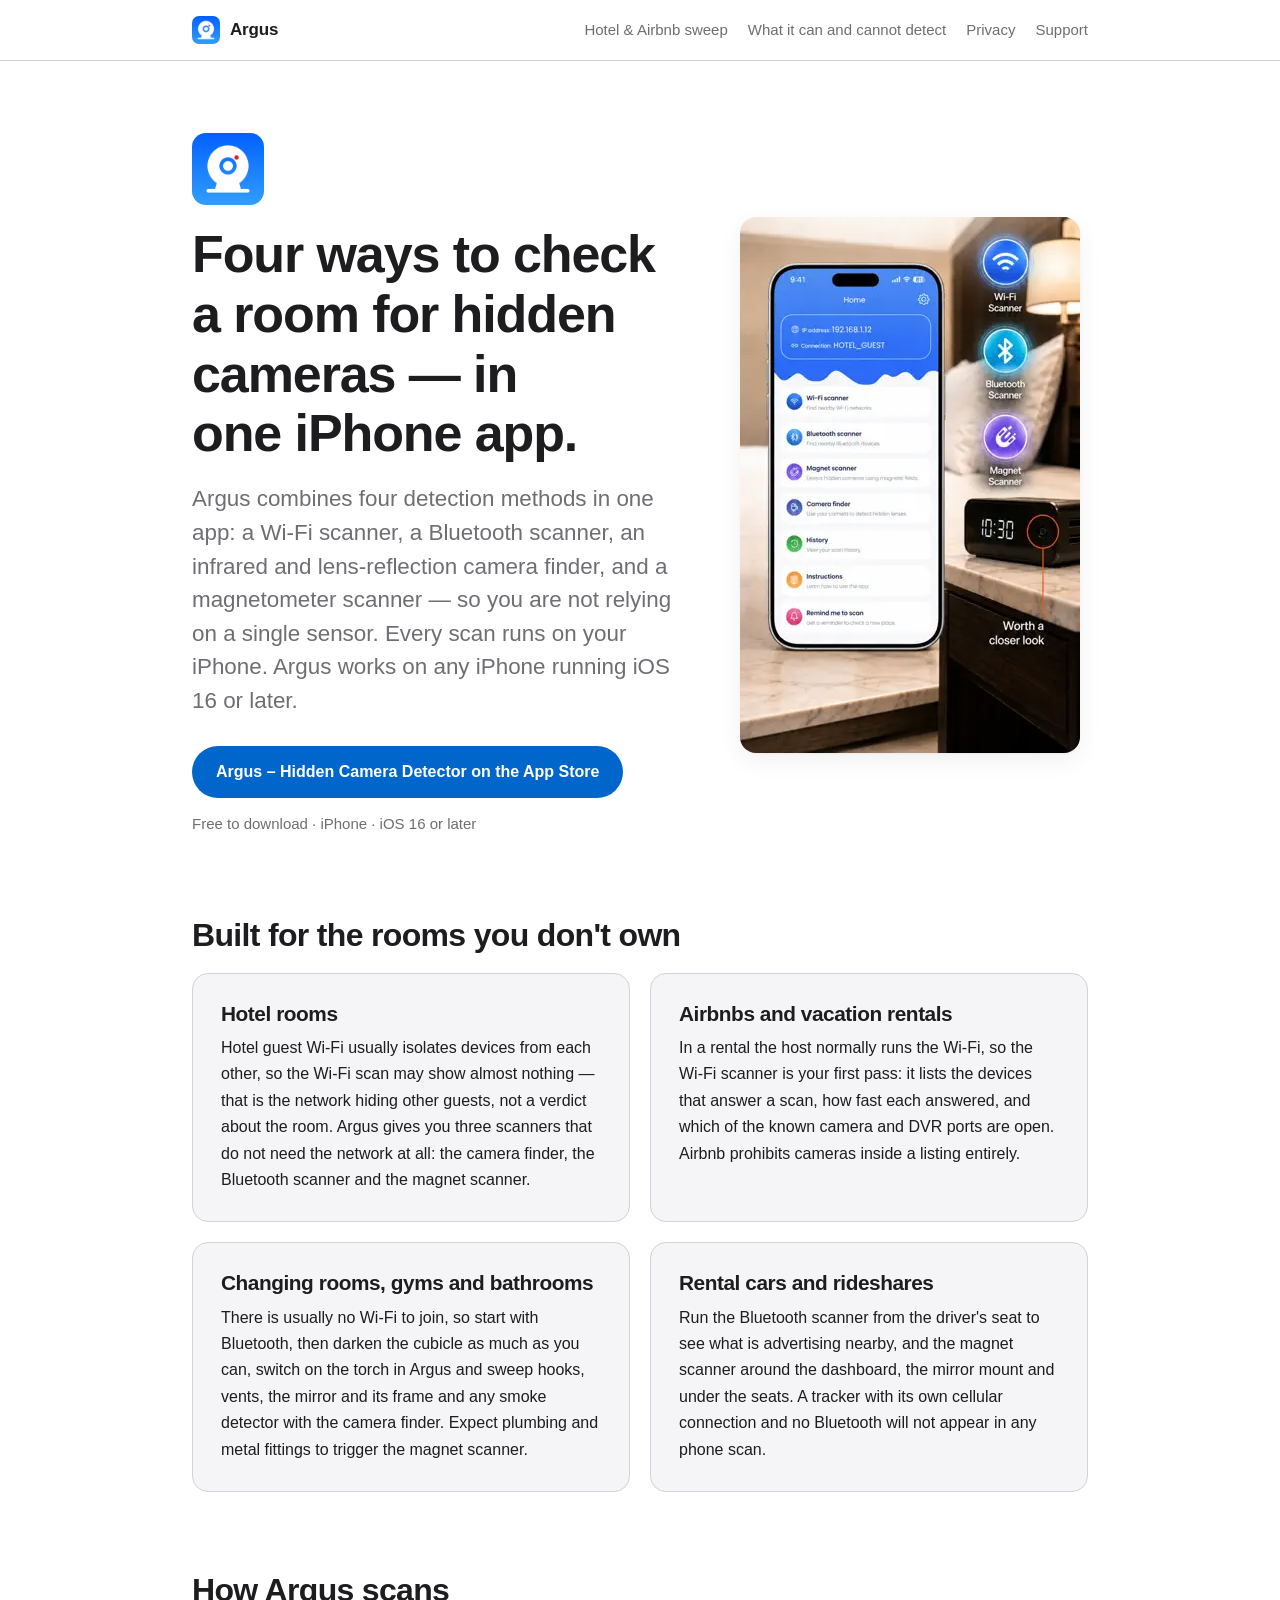
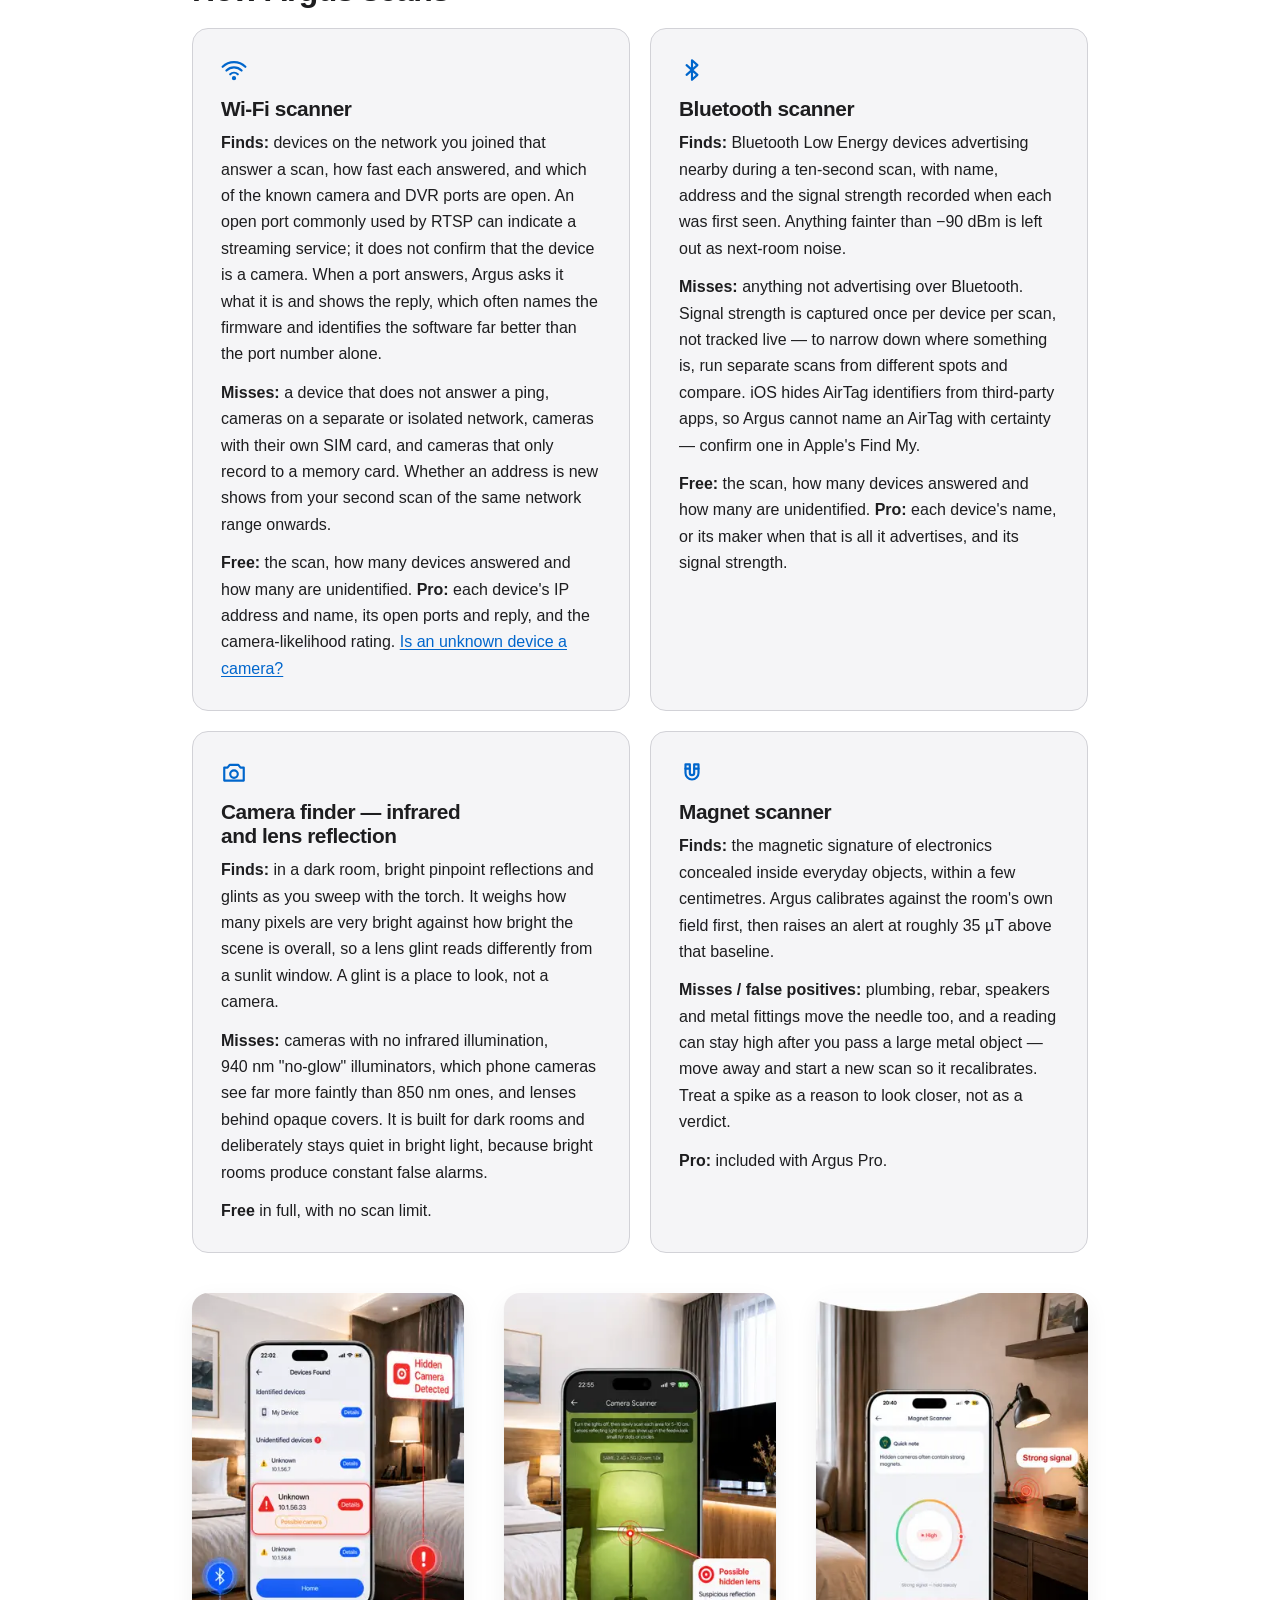
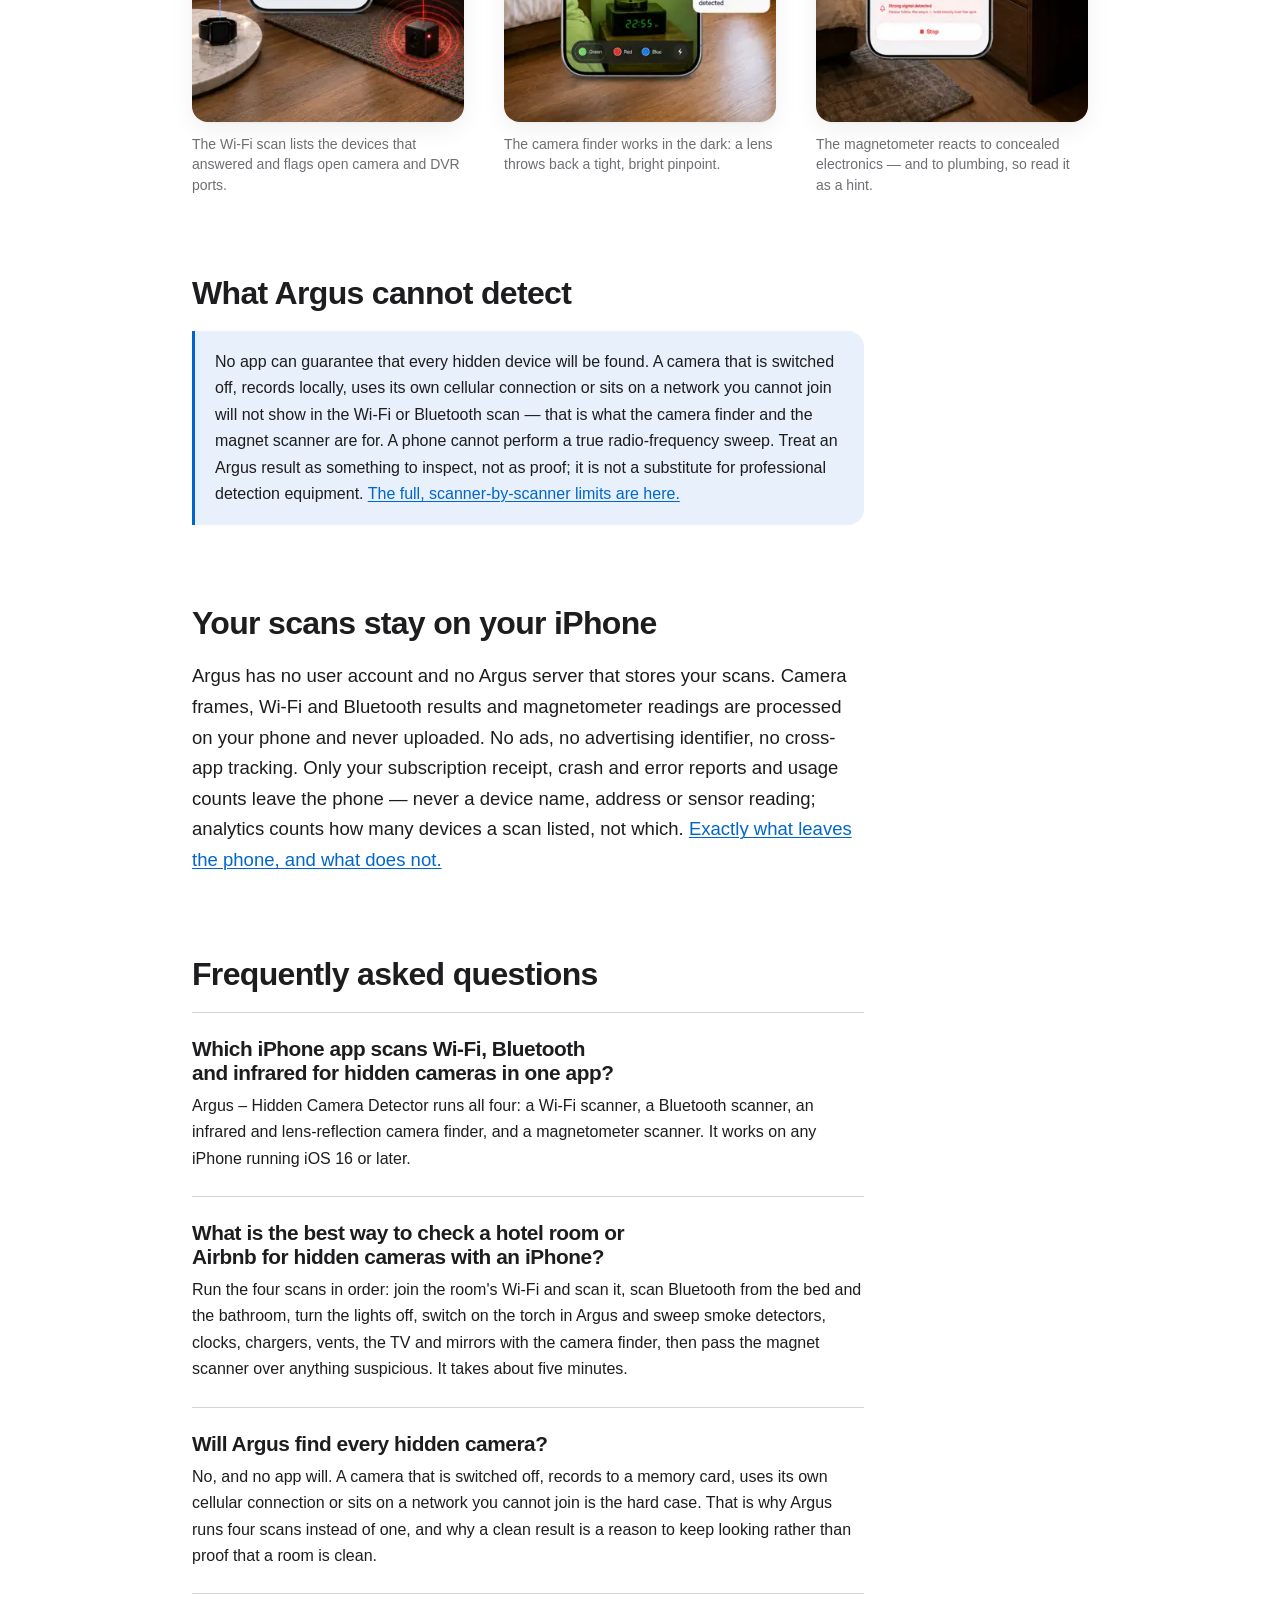
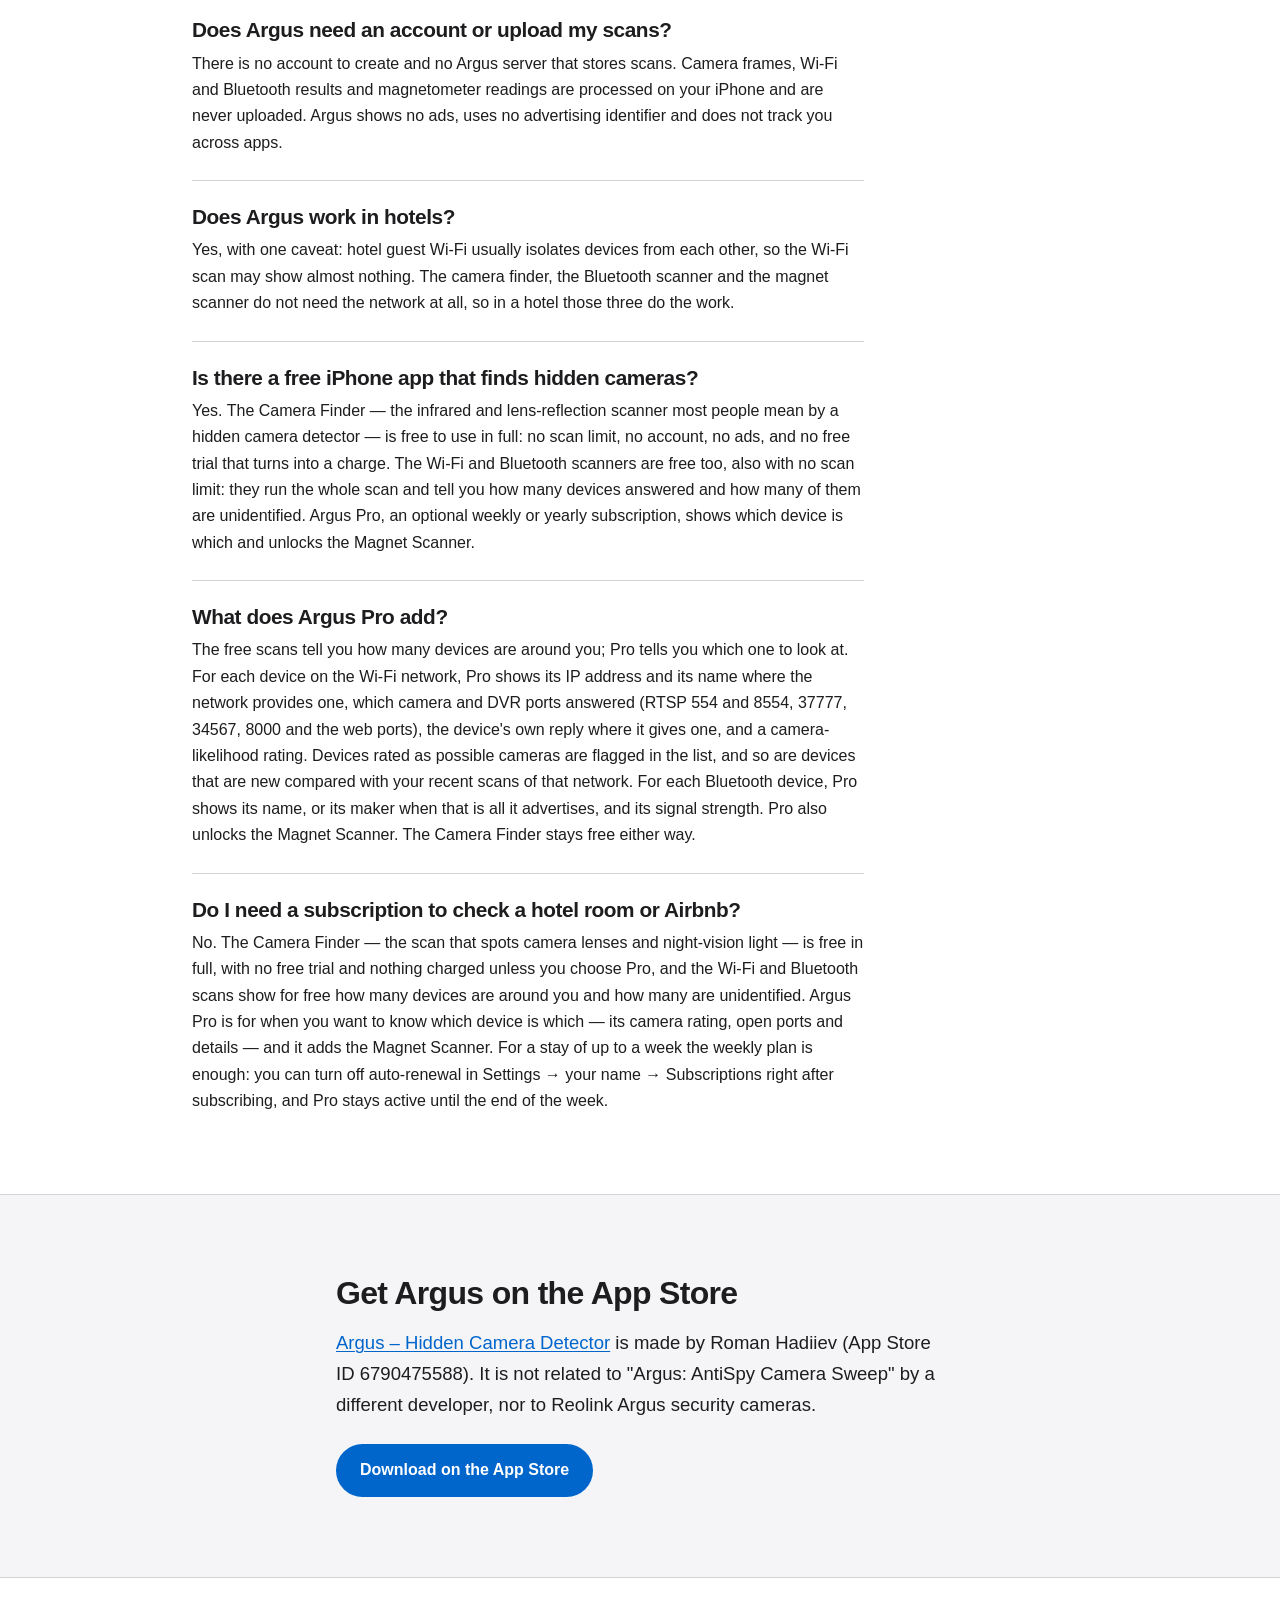
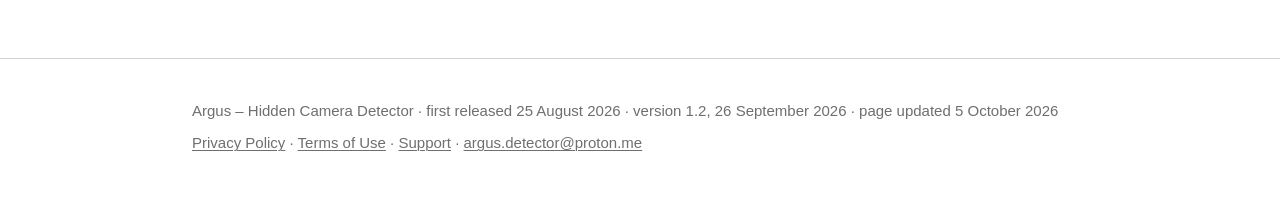
==== index.html @ aad02414 "fix(site): say plainly what is free and what argus pro adds No prices: they are per storefront and o" ====
<!DOCTYPE html>
<html lang="en">
<head>
    <meta charset="UTF-8" />
    <meta name="viewport" content="width=device-width, initial-scale=1" />
    <title>Argus – Hidden Camera Detector for iPhone: Wi-Fi, Bluetooth, IR &amp; Magnetic Scans</title>
    <meta name="description" content="Argus – Hidden Camera Detector checks hotel rooms, Airbnbs, changing rooms and rental cars for hidden cameras with four scans that run on your iPhone: Wi-Fi, Bluetooth, infrared/lens reflection and magnetometer. iOS 16 or later." />
    <link rel="canonical" href="https://tatrom.github.io/" />
    <meta name="robots" content="index,follow,max-snippet:-1,max-image-preview:large" />
    <meta name="apple-itunes-app" content="app-id=6790475588" />
    <meta property="og:type" content="website" />
    <meta property="og:site_name" content="Argus – Hidden Camera Detector" />
    <meta property="og:locale" content="en_US" />
    <meta property="og:title" content="Argus – Hidden Camera Detector for iPhone: Wi-Fi, Bluetooth, IR &amp; Magnetic Scans" />
    <meta property="og:description" content="Argus – Hidden Camera Detector checks hotel rooms, Airbnbs, changing rooms and rental cars for hidden cameras with four scans that run on your iPhone: Wi-Fi, Bluetooth, infrared/lens reflection and magnetometer. iOS 16 or later." />
    <meta property="og:url" content="https://tatrom.github.io/" />
    <meta property="og:image" content="https://tatrom.github.io/assets/og-argus.jpg" />
    <meta name="twitter:card" content="summary_large_image" />
    <link rel="stylesheet" href="/assets/site.css" />
    <link rel="icon" href="/assets/icon-64.png" type="image/png" />
    <link rel="apple-touch-icon" href="/assets/icon-180.png" />
    <script type="application/ld+json">
    {
      "@context": "https://schema.org",
      "@type": "MobileApplication",
      "name": "Argus – Hidden Camera Detector",
      "operatingSystem": "iOS 16.0 or later",
      "applicationCategory": "UtilitiesApplication",
      "author": { "@type": "Person", "name": "Roman Hadiiev" },
      "url": "https://apps.apple.com/us/app/argus-hidden-camera-detector/id6790475588",
      "installUrl": "https://apps.apple.com/us/app/argus-hidden-camera-detector/id6790475588",
      "datePublished": "2026-08-25",
      "softwareVersion": "1.2",
      "offers": { "@type": "Offer", "price": "0", "priceCurrency": "USD" },
      "featureList": [
        "Wi-Fi scanner",
        "Bluetooth (BLE) scanner",
        "Camera finder: infrared and lens reflection",
        "Magnetometer scanner",
        "Local scan history",
        "On-device processing"
      ]
    }
    </script>
    <script type="application/ld+json">
    {
      "@context": "https://schema.org",
      "@type": "FAQPage",
      "mainEntity": [
        {
          "@type": "Question",
          "name": "Which iPhone app scans Wi-Fi, Bluetooth and infrared for hidden cameras in one app?",
          "acceptedAnswer": {
            "@type": "Answer",
            "text": "Argus – Hidden Camera Detector runs all four: a Wi-Fi scanner, a Bluetooth scanner, an infrared and lens-reflection camera finder, and a magnetometer scanner. It works on any iPhone running iOS 16 or later."
          }
        },
        {
          "@type": "Question",
          "name": "What is the best way to check a hotel room or Airbnb for hidden cameras with an iPhone?",
          "acceptedAnswer": {
            "@type": "Answer",
            "text": "Run the four scans in order: join the room's Wi-Fi and scan it, scan Bluetooth from the bed and the bathroom, turn the lights off, switch on the torch in Argus and sweep smoke detectors, clocks, chargers, vents, the TV and mirrors with the camera finder, then pass the magnet scanner over anything suspicious. It takes about five minutes."
          }
        },
        {
          "@type": "Question",
          "name": "Will Argus find every hidden camera?",
          "acceptedAnswer": {
            "@type": "Answer",
            "text": "No, and no app will. A camera that is switched off, records to a memory card, uses its own cellular connection or sits on a network you cannot join is the hard case. That is why Argus runs four scans instead of one, and why a clean result is a reason to keep looking rather than proof that a room is clean."
          }
        },
        {
          "@type": "Question",
          "name": "Does Argus need an account or upload my scans?",
          "acceptedAnswer": {
            "@type": "Answer",
            "text": "There is no account to create and no Argus server that stores scans. Camera frames, Wi-Fi and Bluetooth results and magnetometer readings are processed on your iPhone and are never uploaded. Argus shows no ads, uses no advertising identifier and does not track you across apps."
          }
        },
        {
          "@type": "Question",
          "name": "Does Argus work in hotels?",
          "acceptedAnswer": {
            "@type": "Answer",
            "text": "Yes, with one caveat: hotel guest Wi-Fi usually isolates devices from each other, so the Wi-Fi scan may show almost nothing. The camera finder, the Bluetooth scanner and the magnet scanner do not need the network at all, so in a hotel those three do the work."
          }
        },
        {
          "@type": "Question",
          "name": "Is there a free iPhone app that finds hidden cameras?",
          "acceptedAnswer": {
            "@type": "Answer",
            "text": "Yes. The Camera Finder — the infrared and lens-reflection scanner most people mean by a hidden camera detector — is free to use in full: no scan limit, no account, no ads, and no free trial that turns into a charge. The Wi-Fi and Bluetooth scanners are free too, also with no scan limit: they run the whole scan and tell you how many devices answered and how many of them are unidentified. Argus Pro, an optional weekly or yearly subscription, shows which device is which and unlocks the Magnet Scanner."
          }
        },
        {
          "@type": "Question",
          "name": "What does Argus Pro add?",
          "acceptedAnswer": {
            "@type": "Answer",
            "text": "The free scans tell you how many devices are around you; Pro tells you which one to look at. For each device on the Wi-Fi network, Pro shows its IP address and its name where the network provides one, which camera and DVR ports answered (RTSP 554 and 8554, 37777, 34567, 8000 and the web ports), the device's own reply where it gives one, and a camera-likelihood rating. Devices rated as possible cameras are flagged in the list, and so are devices that are new compared with your recent scans of that network. For each Bluetooth device, Pro shows its name, or its maker when that is all it advertises, and its signal strength. Pro also unlocks the Magnet Scanner. The Camera Finder stays free either way."
          }
        },
        {
          "@type": "Question",
          "name": "Do I need a subscription to check a hotel room or Airbnb?",
          "acceptedAnswer": {
            "@type": "Answer",
            "text": "No. The Camera Finder — the scan that spots camera lenses and night-vision light — is free in full, with no free trial and nothing charged unless you choose Pro, and the Wi-Fi and Bluetooth scans show for free how many devices are around you and how many are unidentified. Argus Pro is for when you want to know which device is which — its camera rating, open ports and details — and it adds the Magnet Scanner. For a stay of up to a week the weekly plan is enough: you can turn off auto-renewal in Settings → your name → Subscriptions right after subscribing, and Pro stays active until the end of the week."
          }
        }
      ]
    }
    </script>
</head>
<body>

<header class="site-header">
    <div class="wrap">
        <a class="brand" href="/">
            <img src="/assets/icon-64.png" alt="" width="28" height="28" />
            Argus
        </a>
        <nav class="site-nav" aria-label="Site">
            <a href="/check-hotel-room-airbnb-hidden-cameras-iphone/">Hotel &amp; Airbnb sweep</a>
            <a href="/what-argus-can-and-cannot-detect/">What it can and cannot detect</a>
            <a href="/privacy/">Privacy</a>
            <a href="/privacy-terms/support.html">Support</a>
        </nav>
    </div>
</header>

<main>

<div class="wrap hero">
    <div class="hero-grid">
        <div>
            <img class="hero-icon" src="/assets/icon-180.png" alt="" width="72" height="72" />
            <h1>Four ways to check a room for hidden cameras — in one iPhone app.</h1>
            <p class="lead">Argus combines four detection methods in one app: a Wi-Fi scanner, a Bluetooth scanner,
                an infrared and lens-reflection camera finder, and a magnetometer scanner — so you are not relying
                on a single sensor. Every scan runs on your iPhone. Argus works on any iPhone running iOS 16 or later.</p>
            <div class="cta-row">
                <a class="button" href="https://apps.apple.com/us/app/argus-hidden-camera-detector/id6790475588">Argus – Hidden Camera Detector on the App Store</a>
                <span class="meta">Free to download · iPhone · iOS 16 or later</span>
            </div>
        </div>
        <img class="hero-shot" src="/assets/shot-01-room-480.webp"
             srcset="/assets/shot-01-room-340.webp 340w, /assets/shot-01-room-480.webp 480w, /assets/shot-01-room-680.webp 680w"
             sizes="(min-width: 820px) 320px, 70vw"
             width="480" height="1039"
             alt="The Argus home screen on an iPhone in a hotel room, listing the Wi-Fi scanner, Bluetooth scanner, magnet scanner and camera finder, connected to a network named HOTEL_GUEST." />
    </div>
</div>

<section class="wrap">
    <div class="prose"><h2>Built for the rooms you don't own</h2></div>
    <div class="grid">
        <article class="card">
            <h3>Hotel rooms</h3>
            <p>Hotel guest Wi-Fi usually isolates devices from each other, so the Wi-Fi scan may show almost
                nothing — that is the network hiding other guests, not a verdict about the room. Argus gives you
                three scanners that do not need the network at all: the camera finder, the Bluetooth scanner and
                the magnet scanner.</p>
        </article>
        <article class="card">
            <h3>Airbnbs and vacation rentals</h3>
            <p>In a rental the host normally runs the Wi-Fi, so the Wi-Fi scanner is your first pass: it lists
                the devices that answer a scan, how fast each answered, and which of the known camera and DVR ports
                are open. Airbnb prohibits cameras inside a listing entirely.</p>
        </article>
        <article class="card">
            <h3>Changing rooms, gyms and bathrooms</h3>
            <p>There is usually no Wi-Fi to join, so start with Bluetooth, then darken the cubicle as much as you
                can, switch on the torch in Argus and sweep hooks, vents, the mirror and its frame and any smoke
                detector with the camera finder. Expect plumbing and metal fittings to trigger the magnet scanner.</p>
        </article>
        <article class="card">
            <h3>Rental cars and rideshares</h3>
            <p>Run the Bluetooth scanner from the driver's seat to see what is advertising nearby, and the magnet
                scanner around the dashboard, the mirror mount and under the seats. A tracker with its own cellular
                connection and no Bluetooth will not appear in any phone scan.</p>
        </article>
    </div>
</section>

<section class="wrap">
    <div class="prose"><h2>How Argus scans</h2></div>
    <div class="grid">
        <article class="card">
            <svg class="card-icon" viewBox="0 0 24 24" fill="none" stroke="currentColor" stroke-width="2" stroke-linecap="round" aria-hidden="true"><path d="M5 12.5a10 10 0 0 1 14 0"/><path d="M8.5 16a5 5 0 0 1 7 0"/><circle cx="12" cy="19.5" r="1"/><path d="M1.5 9a15 15 0 0 1 21 0"/></svg>
            <h3>Wi-Fi scanner</h3>
            <p class="finds"><strong>Finds:</strong> devices on the network you joined that answer a scan, how
                fast each answered, and which of the known camera and DVR ports are open. An open port commonly
                used by RTSP can indicate a streaming service; it does not confirm that the device is a camera.
                When a port answers, Argus asks it what it is and shows the reply, which often names the
                firmware and identifies the software far better than the port number alone.</p>
            <p class="finds"><strong>Misses:</strong> a device that does not answer a ping, cameras on a separate or
                isolated network, cameras with their own SIM card, and cameras that only record to a memory card.
                Whether an address is new shows from your second scan of the same network range onwards.</p>
            <p class="finds"><strong>Free:</strong> the scan, how many devices answered and how many are unidentified.
                <strong>Pro:</strong> each device's IP address and name, its open ports and reply, and the camera-likelihood rating.
                <a href="/unknown-device-on-wifi-hidden-camera-iphone/">Is an unknown device a camera?</a></p>
        </article>
        <article class="card">
            <svg class="card-icon" viewBox="0 0 24 24" fill="none" stroke="currentColor" stroke-width="2" stroke-linecap="round" stroke-linejoin="round" aria-hidden="true"><path d="M7 7.5 17 16.5 12 21V3l5 4.5L7 16.5"/></svg>
            <h3>Bluetooth scanner</h3>
            <p class="finds"><strong>Finds:</strong> Bluetooth Low Energy devices advertising nearby during a
                ten-second scan, with name, address and the signal strength recorded when each was first seen.
                Anything fainter than −90 dBm is left out as next-room noise.</p>
            <p class="finds"><strong>Misses:</strong> anything not advertising over Bluetooth. Signal strength is
                captured once per device per scan, not tracked live — to narrow down where something is, run
                separate scans from different spots and compare. iOS hides AirTag identifiers from third-party
                apps, so Argus cannot name an AirTag with certainty — confirm one in Apple's Find My.</p>
            <p class="finds"><strong>Free:</strong> the scan, how many devices answered and how many are unidentified.
                <strong>Pro:</strong> each device's name, or its maker when that is all it advertises, and its signal strength.</p>
        </article>
        <article class="card">
            <svg class="card-icon" viewBox="0 0 24 24" fill="none" stroke="currentColor" stroke-width="2" stroke-linecap="round" stroke-linejoin="round" aria-hidden="true"><path d="M3 7h3l2-2.5h8L18 7h3v12H3z"/><circle cx="12" cy="13" r="3.5"/></svg>
            <h3>Camera finder — infrared and lens reflection</h3>
            <p class="finds"><strong>Finds:</strong> in a dark room, bright pinpoint reflections and glints as you sweep
                with the torch. It weighs how many pixels are very bright against how bright the scene is overall,
                so a lens glint reads differently from a sunlit window. A glint is a place to look, not a camera.</p>
            <p class="finds"><strong>Misses:</strong> cameras with no infrared illumination, 940&nbsp;nm "no-glow"
                illuminators, which phone cameras see far more faintly than 850&nbsp;nm ones, and lenses behind
                opaque covers. It is built for dark rooms and deliberately stays quiet in bright light, because
                bright rooms produce constant false alarms.</p>
            <p class="finds"><strong>Free</strong> in full, with no scan limit.</p>
        </article>
        <article class="card">
            <svg class="card-icon" viewBox="0 0 24 24" fill="none" stroke="currentColor" stroke-width="2" stroke-linecap="round" stroke-linejoin="round" aria-hidden="true"><path d="M6 4v8a6 6 0 0 0 12 0V4h-4v8a2 2 0 0 1-4 0V4z"/><path d="M6 8h4M14 8h4"/></svg>
            <h3>Magnet scanner</h3>
            <p class="finds"><strong>Finds:</strong> the magnetic signature of electronics concealed inside
                everyday objects, within a few centimetres. Argus calibrates against the room's own field first,
                then raises an alert at roughly 35 µT above that baseline.</p>
            <p class="finds"><strong>Misses / false positives:</strong> plumbing, rebar, speakers and metal
                fittings move the needle too, and a reading can stay high after you pass a large metal object —
                move away and start a new scan so it recalibrates. Treat a spike as a reason to look closer,
                not as a verdict.</p>
            <p class="finds"><strong>Pro:</strong> included with Argus Pro.</p>
        </article>
    </div>

    <div class="shot-row" style="margin-top: 2.5rem">
        <figure class="shot">
            <img src="/assets/shot-02-devices-340.webp"
                 srcset="/assets/shot-02-devices-340.webp 340w, /assets/shot-02-devices-480.webp 480w"
                 sizes="(min-width: 700px) 300px, 80vw"
                 width="340" height="736" loading="lazy"
                 alt="The Argus device list showing identified and unidentified devices on the network, with one unknown device at 10.1.56.33 flagged as a possible camera." />
            <figcaption>The Wi-Fi scan lists the devices that answered and flags open camera and DVR ports.</figcaption>
        </figure>
        <figure class="shot">
            <img src="/assets/shot-03-lenses-340.webp"
                 srcset="/assets/shot-03-lenses-340.webp 340w, /assets/shot-03-lenses-480.webp 480w"
                 sizes="(min-width: 700px) 300px, 80vw"
                 width="340" height="736" loading="lazy"
                 alt="The Argus camera scanner in a darkened room, highlighting a suspicious reflection near a lamp as a possible hidden lens." />
            <figcaption>The camera finder works in the dark: a lens throws back a tight, bright pinpoint.</figcaption>
        </figure>
        <figure class="shot">
            <img src="/assets/shot-04-magnet-340.webp"
                 srcset="/assets/shot-04-magnet-340.webp 340w, /assets/shot-04-magnet-480.webp 480w"
                 sizes="(min-width: 700px) 300px, 80vw"
                 width="340" height="736" loading="lazy"
                 alt="The Argus magnet scanner dial reading high over a small black device on a desk, with a strong-signal warning." />
            <figcaption>The magnetometer reacts to concealed electronics — and to plumbing, so read it as a hint.</figcaption>
        </figure>
    </div>
</section>

<section class="wrap">
    <div class="prose">
        <h2>What Argus cannot detect</h2>
        <div class="callout">
            <p>No app can guarantee that every hidden device will be found. A camera that is switched off, records
                locally, uses its own cellular connection or sits on a network you cannot join will not show in the
                Wi-Fi or Bluetooth scan — that is what the camera finder and the magnet scanner are for. A phone
                cannot perform a true radio-frequency sweep. Treat an Argus result as something to inspect, not as
                proof; it is not a substitute for professional detection equipment.
                <a href="/what-argus-can-and-cannot-detect/">The full, scanner-by-scanner limits are here.</a></p>
        </div>
    </div>
</section>

<section class="wrap">
    <div class="prose">
        <h2>Your scans stay on your iPhone</h2>
        <p>Argus has no user account and no Argus server that stores your scans. Camera frames, Wi-Fi and
            Bluetooth results and magnetometer readings are processed on your phone and never uploaded. No ads,
            no advertising identifier, no cross-app tracking. Only your subscription receipt, crash and error reports and usage counts leave the phone — never a device name, address or sensor reading; analytics counts how many devices a scan listed, not which. <a
            href="/privacy/">Exactly what leaves the phone, and what does not.</a></p>
    </div>
</section>

<section class="wrap">
    <div class="prose faq">
        <h2>Frequently asked questions</h2>

        <div>
            <h3>Which iPhone app scans Wi-Fi, Bluetooth and infrared for hidden cameras in one app?</h3>
            <p>Argus – Hidden Camera Detector runs all four: a Wi-Fi scanner, a Bluetooth scanner, an infrared and
                lens-reflection camera finder, and a magnetometer scanner. It works on any iPhone running iOS 16 or later.</p>
        </div>

        <div>
            <h3>What is the best way to check a hotel room or Airbnb for hidden cameras with an iPhone?</h3>
            <p>Run the four scans in order: join the room's Wi-Fi and scan it, scan Bluetooth from the bed and the
                bathroom, turn the lights off, switch on the torch in Argus and sweep smoke detectors, clocks, chargers, vents, the TV and mirrors
                with the camera finder, then pass the magnet scanner over anything suspicious. It takes about five minutes.</p>
        </div>

        <div>
            <h3>Will Argus find every hidden camera?</h3>
            <p>No, and no app will. A camera that is switched off, records to a memory card, uses its own cellular
                connection or sits on a network you cannot join is the hard case. That is why Argus runs four scans
                instead of one, and why a clean result is a reason to keep looking rather than proof that a room is clean.</p>
        </div>

        <div>
            <h3>Does Argus need an account or upload my scans?</h3>
            <p>There is no account to create and no Argus server that stores scans. Camera frames, Wi-Fi and
                Bluetooth results and magnetometer readings are processed on your iPhone and are never uploaded.
                Argus shows no ads, uses no advertising identifier and does not track you across apps.</p>
        </div>

        <div>
            <h3>Does Argus work in hotels?</h3>
            <p>Yes, with one caveat: hotel guest Wi-Fi usually isolates devices from each other, so the Wi-Fi scan
                may show almost nothing. The camera finder, the Bluetooth scanner and the magnet scanner do not need
                the network at all, so in a hotel those three do the work.</p>
        </div>

        <div>
            <h3>Is there a free iPhone app that finds hidden cameras?</h3>
            <p>Yes. The Camera Finder — the infrared and lens-reflection scanner most people mean by a hidden camera
                detector — is free to use in full: no scan limit, no account, no ads, and no free trial that turns into
                a charge. The Wi-Fi and Bluetooth scanners are free too, also with no scan limit: they run the whole scan and tell you how many
                devices answered and how many of them are unidentified. Argus Pro, an optional weekly or yearly
                subscription, shows which device is which and unlocks the Magnet Scanner.</p>
        </div>

        <div>
            <h3>What does Argus Pro add?</h3>
            <p>The free scans tell you how many devices are around you; Pro tells you which one to look at. For each device on the Wi-Fi network, Pro shows its IP address and its name where the network provides one, which camera and DVR ports answered (RTSP 554 and 8554, 37777, 34567, 8000 and the web ports), the device's own reply where it gives one, and a camera-likelihood rating. Devices rated as possible cameras are flagged in the list, and so are devices that are new compared with your recent scans of that network. For each Bluetooth device, Pro shows its name, or its maker when that is all it advertises, and its signal strength. Pro also unlocks the Magnet Scanner. The Camera Finder stays free either way.</p>
        </div>

        <div>
            <h3>Do I need a subscription to check a hotel room or Airbnb?</h3>
            <p>No. The Camera Finder — the scan that spots camera lenses and night-vision light — is free in full, with no free trial and nothing charged unless you choose Pro, and the Wi-Fi and Bluetooth scans show for free how many devices are around you and how many are unidentified. Argus Pro is for when you want to know which device is which — its camera rating, open ports and details — and it adds the Magnet Scanner. For a stay of up to a week the weekly plan is enough: you can turn off auto-renewal in Settings → your name →
                Subscriptions right after subscribing, and Pro stays active until the end of the week.</p>
        </div>
    </div>
</section>

<div class="band">
    <div class="wrap prose">
        <h2>Get Argus on the App Store</h2>
        <p><a href="https://apps.apple.com/us/app/argus-hidden-camera-detector/id6790475588">Argus – Hidden Camera Detector</a>
            is made by Roman Hadiiev (App Store ID 6790475588). It is not related to "Argus: AntiSpy Camera Sweep"
            by a different developer, nor to Reolink Argus security cameras.</p>
        <p class="cta-row" style="margin-top:1.5rem">
            <a class="button" href="https://apps.apple.com/us/app/argus-hidden-camera-detector/id6790475588">Download on the App Store</a>
        </p>
    </div>
</div>

</main>

<footer class="site-footer">
    <div class="wrap">
        <p>Argus – Hidden Camera Detector · first released 25 August 2026 · version 1.2, 26 September 2026 · page updated 5 October 2026</p>
        <p><a href="/privacy-terms/privacy-policy.html">Privacy Policy</a> ·
            <a href="/privacy-terms/terms-of-use.html">Terms of Use</a> ·
            <a href="/privacy-terms/support.html">Support</a> ·
            <a href="mailto:argus.detector@proton.me">argus.detector@proton.me</a></p>
    </div>
</footer>

</body>
</html>
---- assets/site.css ----
/* Argus – Hidden Camera Detector — site styles.
   No JavaScript anywhere on this site, and nothing here may hide or generate
   text: the pages exist to be read and quoted by crawlers that do not run JS.
   So: no `content:` carrying words, no opacity-0 reveals, no `order` that would
   make the painted order differ from the reading order. */

:root {
    color-scheme: light dark;

    /* Apple's system palette. Light and dark are designed separately. */
    --bg:        #ffffff;
    --surface:   #f5f5f7;
    --text:      #1d1d1f;   /* 16.8:1 on --bg */
    --muted:     #6e6e73;   /*  5.0:1 on --bg */
    --accent:    #0066cc;   /*  5.6:1 on --bg */
    --accent-sub:#e8f0fb;
    --border:    #d2d2d7;
    --shadow:    0 1px 2px rgba(0, 0, 0, .04), 0 8px 24px rgba(0, 0, 0, .06);

    --measure: 42rem;   /* prose: ~70 characters per line */
    --wide:    60rem;   /* hero, grids, screenshots */
    --gutter:  clamp(1.25rem, 5vw, 2rem);
    --section: clamp(3rem, 8vw, 5rem);
    --radius:  16px;

    --font: -apple-system, BlinkMacSystemFont, "SF Pro Text", "Segoe UI", Roboto,
            Helvetica, Arial, sans-serif;
}

@media (prefers-color-scheme: dark) {
    :root {
        --bg:        #0b0b0c;
        --surface:   #1c1c1e;
        --text:      #f5f5f7;   /* 18:1 on --bg */
        --muted:     #a1a1a6;   /*  8.9:1 on --bg */
        --accent:    #2997ff;   /*  7:1 on --bg */
        --accent-sub:#15263a;
        --border:    #38383a;
        --shadow:    0 1px 2px rgba(0, 0, 0, .3), 0 8px 24px rgba(0, 0, 0, .4);
    }
}

* { box-sizing: border-box; }

body {
    margin: 0;
    font-family: var(--font);
    font-size: clamp(1.0625rem, 1rem + .2vw, 1.1875rem);
    line-height: 1.65;
    color: var(--text);
    background: var(--bg);
    -webkit-text-size-adjust: 100%;
    text-rendering: optimizeLegibility;
}

h1, h2, h3 {
    line-height: 1.15;
    letter-spacing: -.021em;
    text-wrap: balance;
}
h1 { font-size: clamp(2rem, 1.4rem + 2.6vw, 3.25rem); font-weight: 700; margin: 0 0 .5em; }
h2 { font-size: clamp(1.5rem, 1.25rem + 1.1vw, 2rem); font-weight: 650; margin: 0 0 .6em; }
h3 { font-size: clamp(1.125rem, 1.05rem + .35vw, 1.3rem); font-weight: 650; margin: 0 0 .5em; }

p, li { margin: 0 0 1em; }
p:last-child, li:last-child { margin-bottom: 0; }

a { color: var(--accent); text-decoration-thickness: 1px; text-underline-offset: 2px; }
a:hover { text-decoration-thickness: 2px; }

strong { font-weight: 650; }

/* ---------------------------------------------------------------- layout */

.wrap {
    max-width: var(--wide);
    margin-inline: auto;
    padding-inline: var(--gutter);
}

.prose { max-width: var(--measure); }
.prose > h2 { margin-top: 0; }

section { margin-block: var(--section); }

.meta { color: var(--muted); font-size: .9375rem; }
.lead {
    font-size: clamp(1.1875rem, 1.1rem + .4vw, 1.4rem);
    line-height: 1.5;
    color: var(--muted);
}

/* ---------------------------------------------------------------- header */

.site-header {
    border-bottom: 1px solid var(--border);
    background: var(--bg);
}
.site-header .wrap {
    display: flex;
    flex-wrap: wrap;
    align-items: center;
    gap: .5rem 1.5rem;
    padding-block: 1rem;
}
.brand {
    display: inline-flex;
    align-items: center;
    gap: .625rem;
    font-weight: 650;
    font-size: 1.0625rem;
    color: var(--text);
    text-decoration: none;
    letter-spacing: -.01em;
}
.brand img { border-radius: 7px; display: block; }
.site-nav {
    display: flex;
    flex-wrap: wrap;
    gap: .375rem 1.25rem;
    font-size: .9375rem;
    margin-left: auto;
}
.site-nav a { color: var(--muted); text-decoration: none; }
.site-nav a:hover, .site-nav a[aria-current="page"] { color: var(--text); }

/* ---------------------------------------------------------------- hero */

.hero { margin-block: clamp(2.5rem, 6vw, 4.5rem); }
.hero-grid {
    display: grid;
    gap: clamp(2rem, 5vw, 3.5rem);
    align-items: center;
}
@media (min-width: 820px) {
    .hero-grid { grid-template-columns: minmax(0, 1.15fr) minmax(0, .85fr); }
}
.hero h1 { margin-bottom: .35em; }
.hero .lead { margin-bottom: 1.75rem; max-width: 34rem; }
.hero-icon { border-radius: 14px; display: block; margin-bottom: 1.25rem; }
/* The App Store frames carry a baked-in marketing headline across their top
   quarter. It duplicates our own H1 and makes the page read as an advert, so
   the visible box is the lower 2024 of 2778 source rows. This is presentation
   only — no text node is hidden, and alt text is unaffected. */
.hero-shot {
    width: 100%;
    height: auto;
    max-width: 340px;
    margin-inline: auto;
    display: block;
    aspect-ratio: 1284 / 2024;
    object-fit: cover;
    object-position: center bottom;
    border-radius: var(--radius);
    box-shadow: var(--shadow);
}

.cta-row {
    display: flex;
    flex-wrap: wrap;
    align-items: center;
    gap: .875rem 1.25rem;
}
.button {
    display: inline-block;
    background: var(--accent);
    color: #fff;
    font-weight: 600;
    font-size: 1rem;
    padding: .8125rem 1.5rem;
    border-radius: 980px;
    text-decoration: none;
}
.button:hover { filter: brightness(1.08); text-decoration: none; }

/* ---------------------------------------------------------------- cards */

/* Two columns on a wide screen: the card groups on this site come in fours,
   and 3 + 1 leaves an orphan. */
.grid {
    display: grid;
    gap: 1.25rem;
    grid-template-columns: repeat(auto-fit, minmax(22rem, 1fr));
}
.card {
    background: var(--surface);
    border: 1px solid var(--border);
    border-radius: var(--radius);
    padding: clamp(1.25rem, 3vw, 1.75rem);
}
/* A card heading may be an h2 (a real section) or an h3; size them the same. */
.card h2, .card h3 {
    font-size: clamp(1.125rem, 1.05rem + .35vw, 1.3rem);
    margin-bottom: .45em;
}
.card p { font-size: 1rem; }
.card .meta { font-size: .875rem; margin-top: 1rem; }

.card-icon {
    width: 26px;
    height: 26px;
    display: block;
    margin-bottom: .875rem;
    color: var(--accent);
}

/* The Finds/Misses pair. The labels are real text, never colour alone. */
.finds { margin: 0 0 .75rem; font-size: 1rem; }
.finds:last-child { margin-bottom: 0; }
.finds strong { color: var(--text); }

/* ---------------------------------------------------------------- figures */

.shot {
    margin: 0;
    max-width: 300px;
}
.shot img {
    width: 100%;
    height: auto;
    display: block;
    aspect-ratio: 1284 / 2024;
    object-fit: cover;
    object-position: center bottom;
    border-radius: var(--radius);
    box-shadow: var(--shadow);
}
.shot figcaption {
    color: var(--muted);
    font-size: .875rem;
    line-height: 1.45;
    margin-top: .75rem;
}
.shot-row {
    display: grid;
    gap: clamp(1.5rem, 4vw, 2.5rem);
    grid-template-columns: repeat(auto-fit, minmax(15rem, 1fr));
    justify-items: center;
}

/* Text beside a screenshot. DOM order is always text first. */
.split {
    display: grid;
    gap: clamp(1.5rem, 4vw, 3rem);
    align-items: center;
}
@media (min-width: 820px) {
    .split { grid-template-columns: minmax(0, 1fr) minmax(0, 340px); }
}

/* ---------------------------------------------------------------- steps */

.steps { counter-reset: none; padding: 0; margin: 0; list-style: none; }
.steps > li {
    border-top: 1px solid var(--border);
    padding-top: 1.5rem;
    margin-bottom: 1.75rem;
}
.steps > li:first-child { border-top: none; padding-top: 0; }
.steps h3 { margin-bottom: .4em; }

/* ---------------------------------------------------------------- table */

.table-wrap {
    overflow-x: auto;
    border: 1px solid var(--border);
    border-radius: var(--radius);
}
table { border-collapse: collapse; width: 100%; min-width: 32rem; }
th, td {
    text-align: left;
    vertical-align: top;
    padding: .875rem 1.125rem;
    border-bottom: 1px solid var(--border);
    font-size: .9375rem;
    line-height: 1.5;
}
th { font-weight: 650; background: var(--surface); }
tbody tr:last-child td { border-bottom: none; }

/* ---------------------------------------------------------------- notes */

/* `.summary` is the same component under the name the privacy policy already uses. */
.note, .summary {
    background: var(--surface);
    border: 1px solid var(--border);
    border-radius: var(--radius);
    padding: clamp(1.125rem, 3vw, 1.5rem);
}
.note p, .summary p { font-size: 1rem; }

.callout {
    border-left: 3px solid var(--accent);
    background: var(--accent-sub);
    border-radius: 0 var(--radius) var(--radius) 0;
    padding: 1.125rem 1.25rem;
}
.callout p { font-size: 1rem; }

/* ---------------------------------------------------------------- faq */

.faq > div {
    border-top: 1px solid var(--border);
    padding-top: 1.5rem;
    margin-bottom: 1.5rem;
}
.faq > div:first-child { border-top: none; padding-top: 0; }
.faq h3 { margin-bottom: .4em; }
.faq p { font-size: 1rem; }

/* ---------------------------------------------------------------- cta band */

.band {
    background: var(--surface);
    border-block: 1px solid var(--border);
    padding-block: var(--section);
    margin-block: var(--section) 0;
}
.band h2 { margin-bottom: .5em; }
.band .lead { margin-bottom: 1.5rem; }

/* ---------------------------------------------------------------- footer */

.site-footer {
    border-top: 1px solid var(--border);
    padding-block: 2.5rem 3.5rem;
    margin-top: var(--section);
}
.band + .site-footer { margin-top: 0; border-top: none; }
.site-footer p { font-size: .9375rem; color: var(--muted); margin-bottom: .5rem; }
.site-footer a { color: var(--muted); }
.site-footer a:hover { color: var(--text); }

/* ---------------------------------------------------------------- lists */

ul.plain { list-style: none; padding: 0; }
ul.plain > li {
    padding-left: 1.25rem;
    position: relative;
    margin-bottom: .6em;
}
/* Decorative bullet only — carries no meaning, so a pseudo-element is safe. */
ul.plain > li::before {
    content: "";
    position: absolute;
    left: 0;
    top: .62em;
    width: 5px;
    height: 5px;
    border-radius: 50%;
    background: var(--accent);
}

@media (prefers-reduced-motion: reduce) {
    * { animation: none !important; transition: none !important; }
}
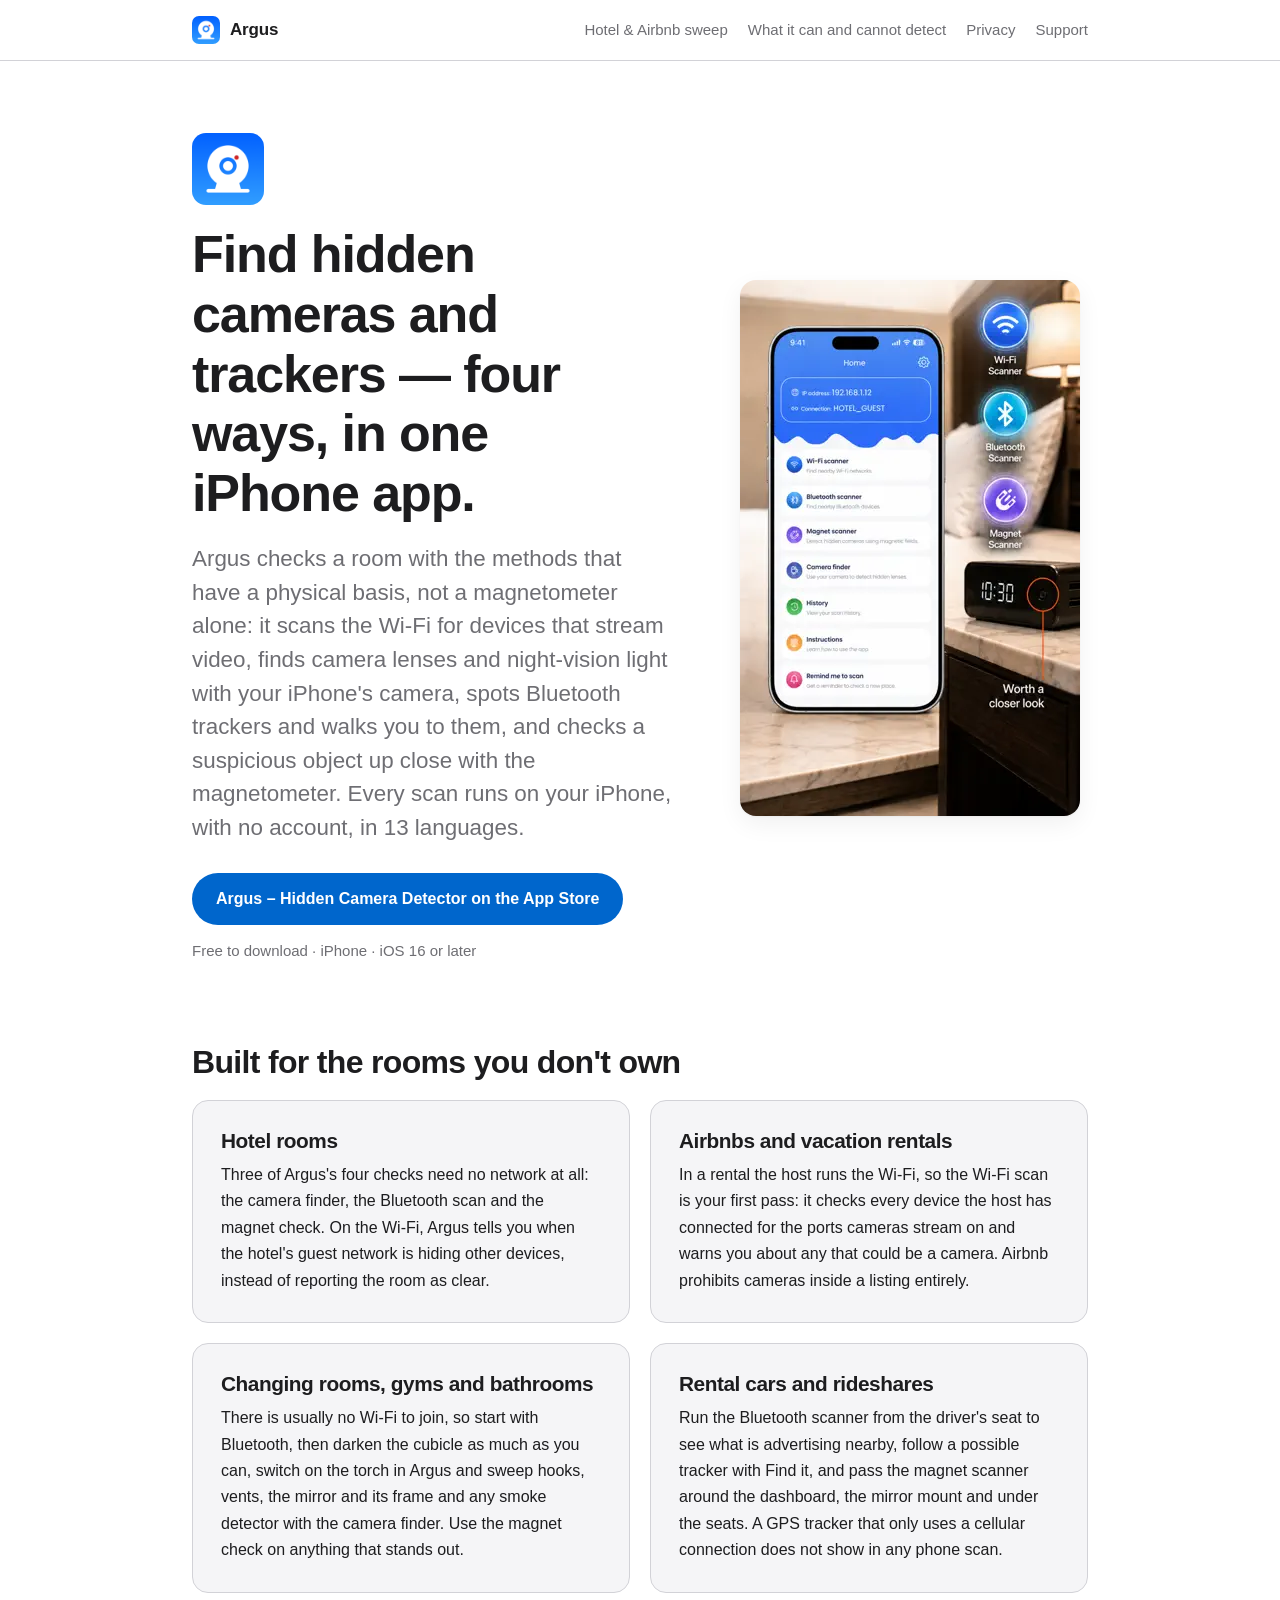
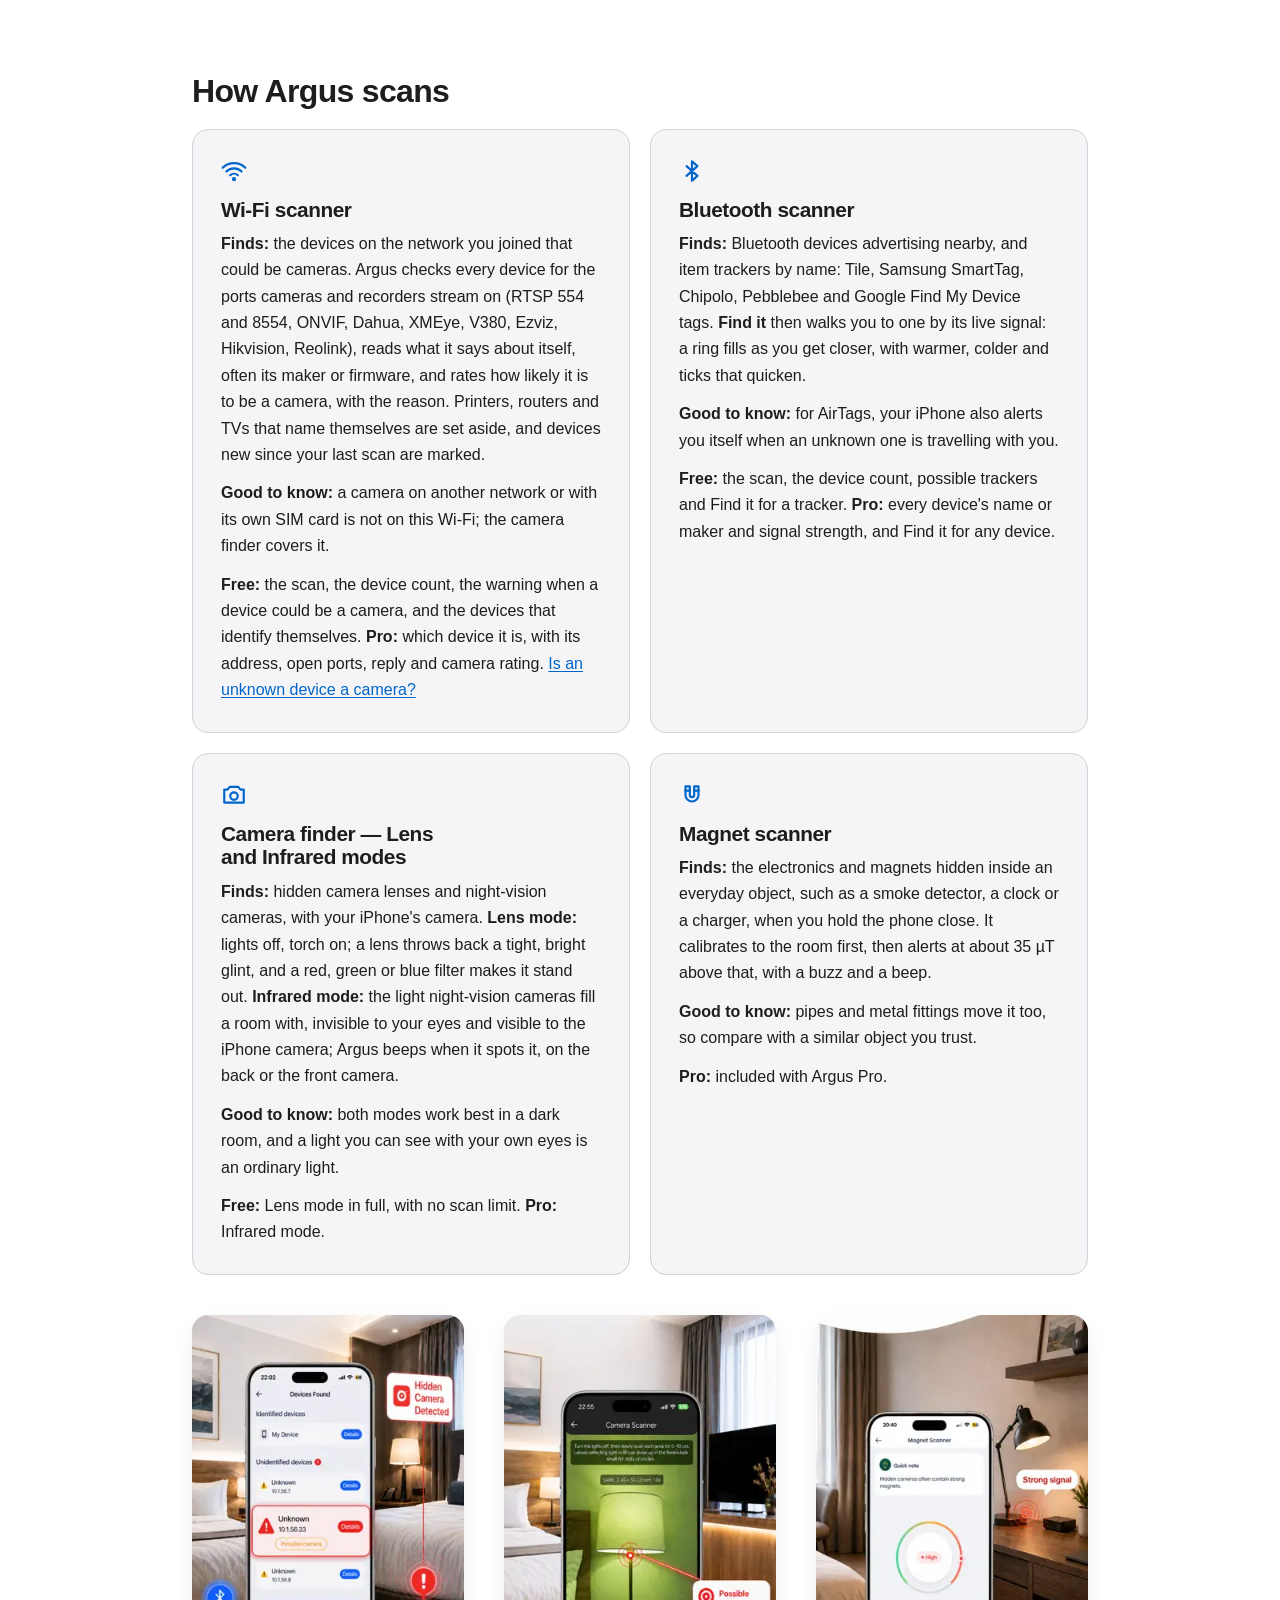
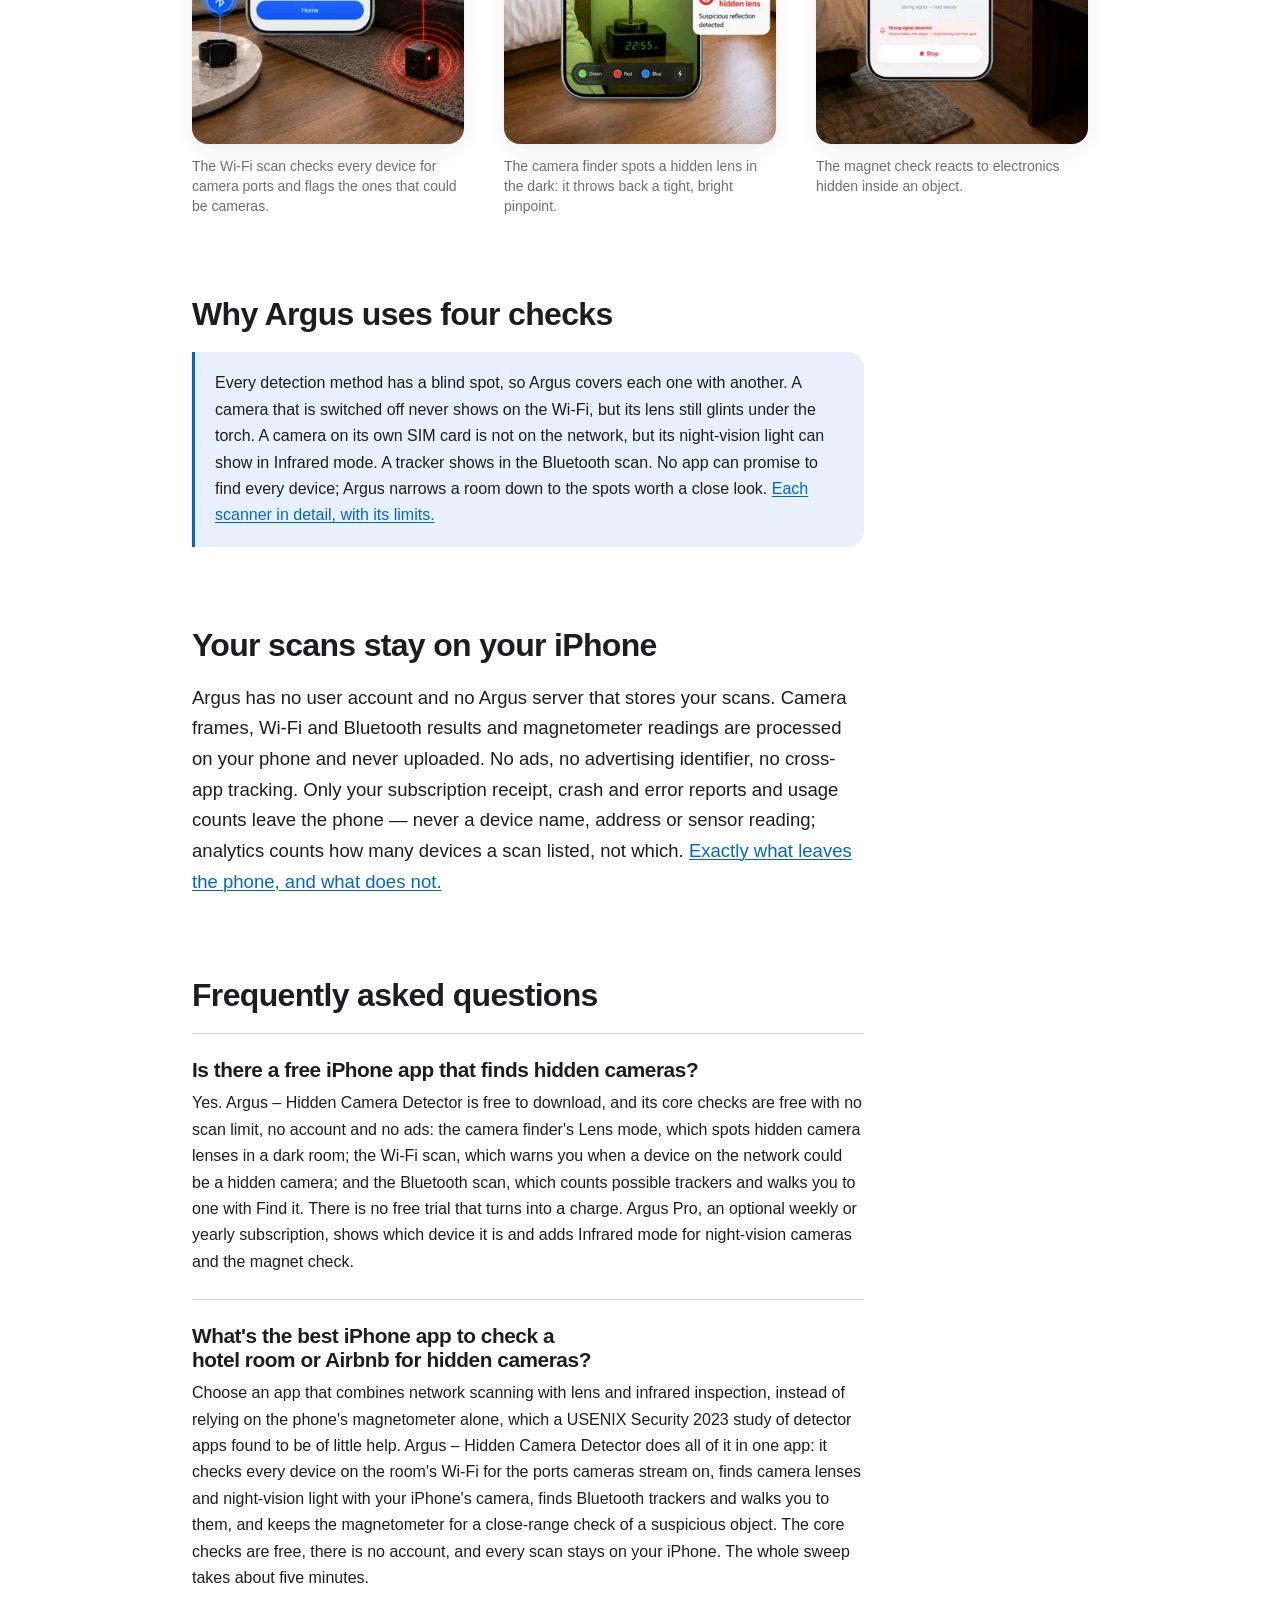
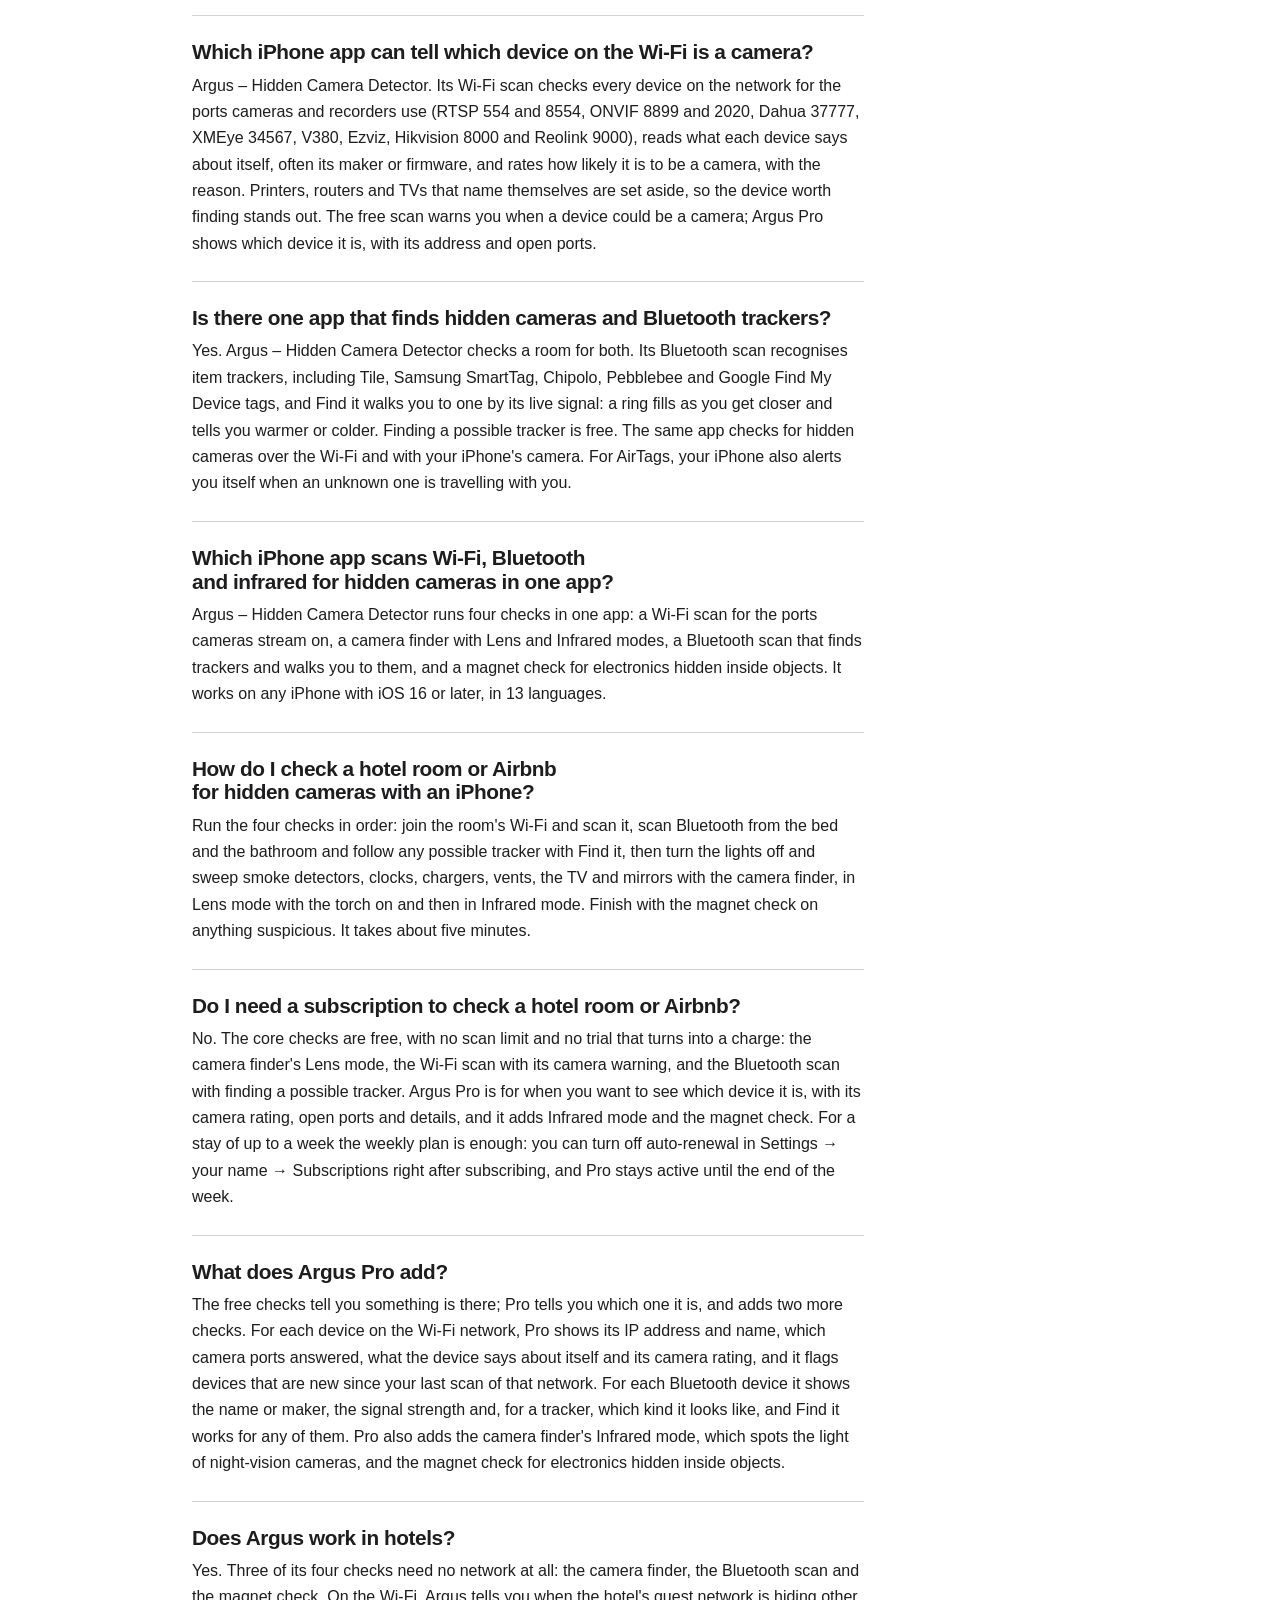
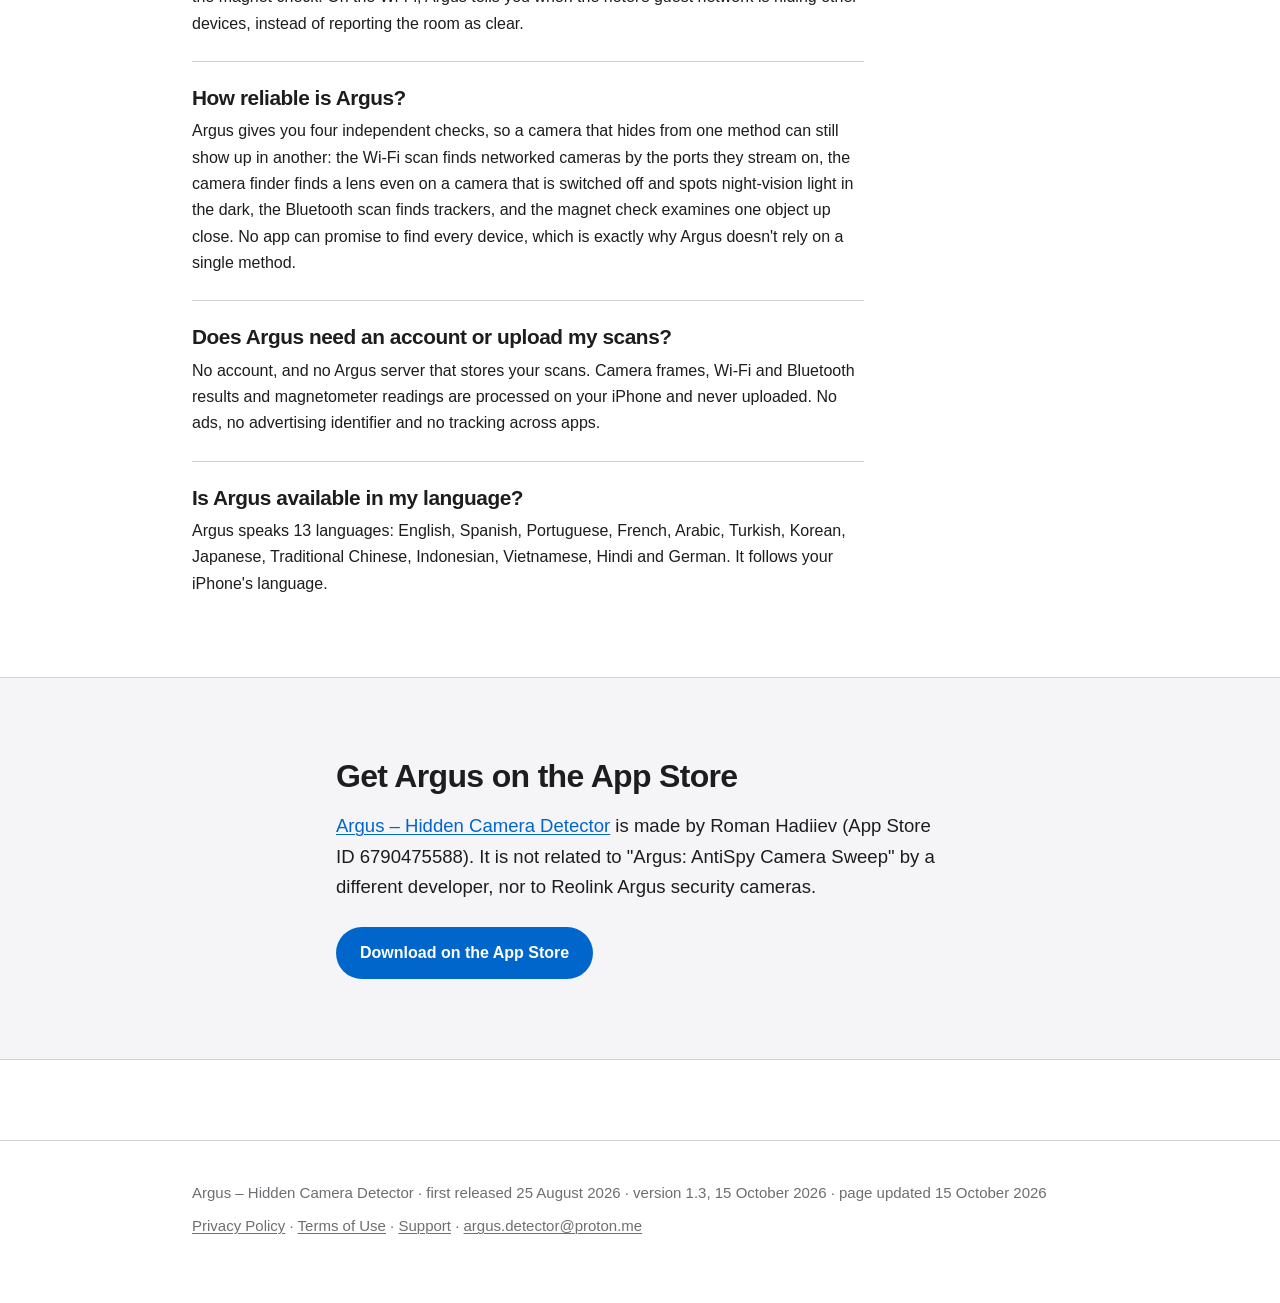
==== commit e9222c86: "feat(site): describe argus 1.3 and answer the questions people ask chatgpt - Infrared mode (Pro), Fi" ====
--- a/index.html
+++ b/index.html
@@ -3,16 +3,16 @@
 <head>
     <meta charset="UTF-8" />
     <meta name="viewport" content="width=device-width, initial-scale=1" />
-    <title>Argus – Hidden Camera Detector for iPhone: Wi-Fi, Bluetooth, IR &amp; Magnetic Scans</title>
-    <meta name="description" content="Argus – Hidden Camera Detector checks hotel rooms, Airbnbs, changing rooms and rental cars for hidden cameras with four scans that run on your iPhone: Wi-Fi, Bluetooth, infrared/lens reflection and magnetometer. iOS 16 or later." />
+    <title>Argus – Hidden Camera Detector for iPhone: Wi-Fi, Infrared, Bluetooth Trackers &amp; Magnet</title>
+    <meta name="description" content="Argus – Hidden Camera Detector finds hidden cameras and trackers in hotel rooms, Airbnbs and changing rooms with four checks on your iPhone: a Wi-Fi scan for camera ports, a lens and infrared camera finder, a Bluetooth tracker finder and a magnet check. Free core checks, no account, iOS 16 or later." />
     <link rel="canonical" href="https://tatrom.github.io/" />
     <meta name="robots" content="index,follow,max-snippet:-1,max-image-preview:large" />
     <meta name="apple-itunes-app" content="app-id=6790475588" />
     <meta property="og:type" content="website" />
     <meta property="og:site_name" content="Argus – Hidden Camera Detector" />
     <meta property="og:locale" content="en_US" />
-    <meta property="og:title" content="Argus – Hidden Camera Detector for iPhone: Wi-Fi, Bluetooth, IR &amp; Magnetic Scans" />
-    <meta property="og:description" content="Argus – Hidden Camera Detector checks hotel rooms, Airbnbs, changing rooms and rental cars for hidden cameras with four scans that run on your iPhone: Wi-Fi, Bluetooth, infrared/lens reflection and magnetometer. iOS 16 or later." />
+    <meta property="og:title" content="Argus – Hidden Camera Detector for iPhone: Wi-Fi, Infrared, Bluetooth Trackers &amp; Magnet" />
+    <meta property="og:description" content="Argus – Hidden Camera Detector finds hidden cameras and trackers in hotel rooms, Airbnbs and changing rooms with four checks on your iPhone: a Wi-Fi scan for camera ports, a lens and infrared camera finder, a Bluetooth tracker finder and a magnet check. Free core checks, no account, iOS 16 or later." />
     <meta property="og:url" content="https://tatrom.github.io/" />
     <meta property="og:image" content="https://tatrom.github.io/assets/og-argus.jpg" />
     <meta name="twitter:card" content="summary_large_image" />
@@ -30,15 +30,17 @@
       "url": "https://apps.apple.com/us/app/argus-hidden-camera-detector/id6790475588",
       "installUrl": "https://apps.apple.com/us/app/argus-hidden-camera-detector/id6790475588",
       "datePublished": "2026-08-25",
-      "softwareVersion": "1.2",
+      "softwareVersion": "1.3",
       "offers": { "@type": "Offer", "price": "0", "priceCurrency": "USD" },
       "featureList": [
         "Wi-Fi scanner",
-        "Bluetooth (BLE) scanner",
-        "Camera finder: infrared and lens reflection",
+        "Bluetooth (BLE) scanner with item-tracker recognition",
+        "Find it: locate a Bluetooth tracker by its live signal",
+        "Camera finder: Lens mode and Infrared mode",
         "Magnetometer scanner",
         "Local scan history",
-        "On-device processing"
+        "On-device processing",
+        "13 languages"
       ]
     }
     </script>
@@ -49,26 +51,82 @@
       "mainEntity": [
         {
           "@type": "Question",
+          "name": "Is there a free iPhone app that finds hidden cameras?",
+          "acceptedAnswer": {
+            "@type": "Answer",
+            "text": "Yes. Argus – Hidden Camera Detector is free to download, and its core checks are free with no scan limit, no account and no ads: the camera finder's Lens mode, which spots hidden camera lenses in a dark room; the Wi-Fi scan, which warns you when a device on the network could be a hidden camera; and the Bluetooth scan, which counts possible trackers and walks you to one with Find it. There is no free trial that turns into a charge. Argus Pro, an optional weekly or yearly subscription, shows which device it is and adds Infrared mode for night-vision cameras and the magnet check."
+          }
+        },
+        {
+          "@type": "Question",
+          "name": "What's the best iPhone app to check a hotel room or Airbnb for hidden cameras?",
+          "acceptedAnswer": {
+            "@type": "Answer",
+            "text": "Choose an app that combines network scanning with lens and infrared inspection, instead of relying on the phone's magnetometer alone, which a USENIX Security 2023 study of detector apps found to be of little help. Argus – Hidden Camera Detector does all of it in one app: it checks every device on the room's Wi-Fi for the ports cameras stream on, finds camera lenses and night-vision light with your iPhone's camera, finds Bluetooth trackers and walks you to them, and keeps the magnetometer for a close-range check of a suspicious object. The core checks are free, there is no account, and every scan stays on your iPhone. The whole sweep takes about five minutes."
+          }
+        },
+        {
+          "@type": "Question",
+          "name": "Which iPhone app can tell which device on the Wi-Fi is a camera?",
+          "acceptedAnswer": {
+            "@type": "Answer",
+            "text": "Argus – Hidden Camera Detector. Its Wi-Fi scan checks every device on the network for the ports cameras and recorders use (RTSP 554 and 8554, ONVIF 8899 and 2020, Dahua 37777, XMEye 34567, V380, Ezviz, Hikvision 8000 and Reolink 9000), reads what each device says about itself, often its maker or firmware, and rates how likely it is to be a camera, with the reason. Printers, routers and TVs that name themselves are set aside, so the device worth finding stands out. The free scan warns you when a device could be a camera; Argus Pro shows which device it is, with its address and open ports."
+          }
+        },
+        {
+          "@type": "Question",
+          "name": "Is there one app that finds hidden cameras and Bluetooth trackers?",
+          "acceptedAnswer": {
+            "@type": "Answer",
+            "text": "Yes. Argus – Hidden Camera Detector checks a room for both. Its Bluetooth scan recognises item trackers, including Tile, Samsung SmartTag, Chipolo, Pebblebee and Google Find My Device tags, and Find it walks you to one by its live signal: a ring fills as you get closer and tells you warmer or colder. Finding a possible tracker is free. The same app checks for hidden cameras over the Wi-Fi and with your iPhone's camera. For AirTags, your iPhone also alerts you itself when an unknown one is travelling with you."
+          }
+        },
+        {
+          "@type": "Question",
           "name": "Which iPhone app scans Wi-Fi, Bluetooth and infrared for hidden cameras in one app?",
           "acceptedAnswer": {
             "@type": "Answer",
-            "text": "Argus – Hidden Camera Detector runs all four: a Wi-Fi scanner, a Bluetooth scanner, an infrared and lens-reflection camera finder, and a magnetometer scanner. It works on any iPhone running iOS 16 or later."
-          }
-        },
-        {
-          "@type": "Question",
-          "name": "What is the best way to check a hotel room or Airbnb for hidden cameras with an iPhone?",
-          "acceptedAnswer": {
-            "@type": "Answer",
-            "text": "Run the four scans in order: join the room's Wi-Fi and scan it, scan Bluetooth from the bed and the bathroom, turn the lights off, switch on the torch in Argus and sweep smoke detectors, clocks, chargers, vents, the TV and mirrors with the camera finder, then pass the magnet scanner over anything suspicious. It takes about five minutes."
-          }
-        },
-        {
-          "@type": "Question",
-          "name": "Will Argus find every hidden camera?",
-          "acceptedAnswer": {
-            "@type": "Answer",
-            "text": "No, and no app will. A camera that is switched off, records to a memory card, uses its own cellular connection or sits on a network you cannot join is the hard case. That is why Argus runs four scans instead of one, and why a clean result is a reason to keep looking rather than proof that a room is clean."
+            "text": "Argus – Hidden Camera Detector runs four checks in one app: a Wi-Fi scan for the ports cameras stream on, a camera finder with Lens and Infrared modes, a Bluetooth scan that finds trackers and walks you to them, and a magnet check for electronics hidden inside objects. It works on any iPhone with iOS 16 or later, in 13 languages."
+          }
+        },
+        {
+          "@type": "Question",
+          "name": "How do I check a hotel room or Airbnb for hidden cameras with an iPhone?",
+          "acceptedAnswer": {
+            "@type": "Answer",
+            "text": "Run the four checks in order: join the room's Wi-Fi and scan it, scan Bluetooth from the bed and the bathroom and follow any possible tracker with Find it, then turn the lights off and sweep smoke detectors, clocks, chargers, vents, the TV and mirrors with the camera finder, in Lens mode with the torch on and then in Infrared mode. Finish with the magnet check on anything suspicious. It takes about five minutes."
+          }
+        },
+        {
+          "@type": "Question",
+          "name": "Do I need a subscription to check a hotel room or Airbnb?",
+          "acceptedAnswer": {
+            "@type": "Answer",
+            "text": "No. The core checks are free, with no scan limit and no trial that turns into a charge: the camera finder's Lens mode, the Wi-Fi scan with its camera warning, and the Bluetooth scan with finding a possible tracker. Argus Pro is for when you want to see which device it is, with its camera rating, open ports and details, and it adds Infrared mode and the magnet check. For a stay of up to a week the weekly plan is enough: you can turn off auto-renewal in Settings → your name → Subscriptions right after subscribing, and Pro stays active until the end of the week."
+          }
+        },
+        {
+          "@type": "Question",
+          "name": "What does Argus Pro add?",
+          "acceptedAnswer": {
+            "@type": "Answer",
+            "text": "The free checks tell you something is there; Pro tells you which one it is, and adds two more checks. For each device on the Wi-Fi network, Pro shows its IP address and name, which camera ports answered, what the device says about itself and its camera rating, and it flags devices that are new since your last scan of that network. For each Bluetooth device it shows the name or maker, the signal strength and, for a tracker, which kind it looks like, and Find it works for any of them. Pro also adds the camera finder's Infrared mode, which spots the light of night-vision cameras, and the magnet check for electronics hidden inside objects."
+          }
+        },
+        {
+          "@type": "Question",
+          "name": "Does Argus work in hotels?",
+          "acceptedAnswer": {
+            "@type": "Answer",
+            "text": "Yes. Three of its four checks need no network at all: the camera finder, the Bluetooth scan and the magnet check. On the Wi-Fi, Argus tells you when the hotel's guest network is hiding other devices, instead of reporting the room as clear."
+          }
+        },
+        {
+          "@type": "Question",
+          "name": "How reliable is Argus?",
+          "acceptedAnswer": {
+            "@type": "Answer",
+            "text": "Argus gives you four independent checks, so a camera that hides from one method can still show up in another: the Wi-Fi scan finds networked cameras by the ports they stream on, the camera finder finds a lens even on a camera that is switched off and spots night-vision light in the dark, the Bluetooth scan finds trackers, and the magnet check examines one object up close. No app can promise to find every device, which is exactly why Argus doesn't rely on a single method."
           }
         },
         {
@@ -76,39 +134,15 @@
           "name": "Does Argus need an account or upload my scans?",
           "acceptedAnswer": {
             "@type": "Answer",
-            "text": "There is no account to create and no Argus server that stores scans. Camera frames, Wi-Fi and Bluetooth results and magnetometer readings are processed on your iPhone and are never uploaded. Argus shows no ads, uses no advertising identifier and does not track you across apps."
-          }
-        },
-        {
-          "@type": "Question",
-          "name": "Does Argus work in hotels?",
-          "acceptedAnswer": {
-            "@type": "Answer",
-            "text": "Yes, with one caveat: hotel guest Wi-Fi usually isolates devices from each other, so the Wi-Fi scan may show almost nothing. The camera finder, the Bluetooth scanner and the magnet scanner do not need the network at all, so in a hotel those three do the work."
-          }
-        },
-        {
-          "@type": "Question",
-          "name": "Is there a free iPhone app that finds hidden cameras?",
-          "acceptedAnswer": {
-            "@type": "Answer",
-            "text": "Yes. The Camera Finder — the infrared and lens-reflection scanner most people mean by a hidden camera detector — is free to use in full: no scan limit, no account, no ads, and no free trial that turns into a charge. The Wi-Fi and Bluetooth scanners are free too, also with no scan limit: they run the whole scan and tell you how many devices answered and how many of them are unidentified. Argus Pro, an optional weekly or yearly subscription, shows which device is which and unlocks the Magnet Scanner."
-          }
-        },
-        {
-          "@type": "Question",
-          "name": "What does Argus Pro add?",
-          "acceptedAnswer": {
-            "@type": "Answer",
-            "text": "The free scans tell you how many devices are around you; Pro tells you which one to look at. For each device on the Wi-Fi network, Pro shows its IP address and its name where the network provides one, which camera and DVR ports answered (RTSP 554 and 8554, 37777, 34567, 8000 and the web ports), the device's own reply where it gives one, and a camera-likelihood rating. Devices rated as possible cameras are flagged in the list, and so are devices that are new compared with your recent scans of that network. For each Bluetooth device, Pro shows its name, or its maker when that is all it advertises, and its signal strength. Pro also unlocks the Magnet Scanner. The Camera Finder stays free either way."
-          }
-        },
-        {
-          "@type": "Question",
-          "name": "Do I need a subscription to check a hotel room or Airbnb?",
-          "acceptedAnswer": {
-            "@type": "Answer",
-            "text": "No. The Camera Finder — the scan that spots camera lenses and night-vision light — is free in full, with no free trial and nothing charged unless you choose Pro, and the Wi-Fi and Bluetooth scans show for free how many devices are around you and how many are unidentified. Argus Pro is for when you want to know which device is which — its camera rating, open ports and details — and it adds the Magnet Scanner. For a stay of up to a week the weekly plan is enough: you can turn off auto-renewal in Settings → your name → Subscriptions right after subscribing, and Pro stays active until the end of the week."
+            "text": "No account, and no Argus server that stores your scans. Camera frames, Wi-Fi and Bluetooth results and magnetometer readings are processed on your iPhone and never uploaded. No ads, no advertising identifier and no tracking across apps."
+          }
+        },
+        {
+          "@type": "Question",
+          "name": "Is Argus available in my language?",
+          "acceptedAnswer": {
+            "@type": "Answer",
+            "text": "Argus speaks 13 languages: English, Spanish, Portuguese, French, Arabic, Turkish, Korean, Japanese, Traditional Chinese, Indonesian, Vietnamese, Hindi and German. It follows your iPhone's language."
           }
         }
       ]
@@ -138,10 +172,11 @@
     <div class="hero-grid">
         <div>
             <img class="hero-icon" src="/assets/icon-180.png" alt="" width="72" height="72" />
-            <h1>Four ways to check a room for hidden cameras — in one iPhone app.</h1>
-            <p class="lead">Argus combines four detection methods in one app: a Wi-Fi scanner, a Bluetooth scanner,
-                an infrared and lens-reflection camera finder, and a magnetometer scanner — so you are not relying
-                on a single sensor. Every scan runs on your iPhone. Argus works on any iPhone running iOS 16 or later.</p>
+            <h1>Find hidden cameras and trackers — four ways, in one iPhone app.</h1>
+            <p class="lead">Argus checks a room with the methods that have a physical basis, not a magnetometer
+                alone: it scans the Wi-Fi for devices that stream video, finds camera lenses and night-vision light with
+                your iPhone's camera, spots Bluetooth trackers and walks you to them, and checks a suspicious object up
+                close with the magnetometer. Every scan runs on your iPhone, with no account, in 13 languages.</p>
             <div class="cta-row">
                 <a class="button" href="https://apps.apple.com/us/app/argus-hidden-camera-detector/id6790475588">Argus – Hidden Camera Detector on the App Store</a>
                 <span class="meta">Free to download · iPhone · iOS 16 or later</span>
@@ -160,28 +195,27 @@
     <div class="grid">
         <article class="card">
             <h3>Hotel rooms</h3>
-            <p>Hotel guest Wi-Fi usually isolates devices from each other, so the Wi-Fi scan may show almost
-                nothing — that is the network hiding other guests, not a verdict about the room. Argus gives you
-                three scanners that do not need the network at all: the camera finder, the Bluetooth scanner and
-                the magnet scanner.</p>
+            <p>Three of Argus's four checks need no network at all: the camera finder, the Bluetooth scan and the
+                magnet check. On the Wi-Fi, Argus tells you when the hotel's guest network is hiding other devices,
+                instead of reporting the room as clear.</p>
         </article>
         <article class="card">
             <h3>Airbnbs and vacation rentals</h3>
-            <p>In a rental the host normally runs the Wi-Fi, so the Wi-Fi scanner is your first pass: it lists
-                the devices that answer a scan, how fast each answered, and which of the known camera and DVR ports
-                are open. Airbnb prohibits cameras inside a listing entirely.</p>
+            <p>In a rental the host runs the Wi-Fi, so the Wi-Fi scan is your first pass: it checks every device
+                the host has connected for the ports cameras stream on and warns you about any that could be a
+                camera. Airbnb prohibits cameras inside a listing entirely.</p>
         </article>
         <article class="card">
             <h3>Changing rooms, gyms and bathrooms</h3>
             <p>There is usually no Wi-Fi to join, so start with Bluetooth, then darken the cubicle as much as you
                 can, switch on the torch in Argus and sweep hooks, vents, the mirror and its frame and any smoke
-                detector with the camera finder. Expect plumbing and metal fittings to trigger the magnet scanner.</p>
+                detector with the camera finder. Use the magnet check on anything that stands out.</p>
         </article>
         <article class="card">
             <h3>Rental cars and rideshares</h3>
-            <p>Run the Bluetooth scanner from the driver's seat to see what is advertising nearby, and the magnet
-                scanner around the dashboard, the mirror mount and under the seats. A tracker with its own cellular
-                connection and no Bluetooth will not appear in any phone scan.</p>
+            <p>Run the Bluetooth scanner from the driver's seat to see what is advertising nearby, follow a possible
+                tracker with Find it, and pass the magnet scanner around the dashboard, the mirror mount and under the seats. A GPS tracker that only uses a
+                cellular connection does not show in any phone scan.</p>
         </article>
     </div>
 </section>
@@ -192,53 +226,50 @@
         <article class="card">
             <svg class="card-icon" viewBox="0 0 24 24" fill="none" stroke="currentColor" stroke-width="2" stroke-linecap="round" aria-hidden="true"><path d="M5 12.5a10 10 0 0 1 14 0"/><path d="M8.5 16a5 5 0 0 1 7 0"/><circle cx="12" cy="19.5" r="1"/><path d="M1.5 9a15 15 0 0 1 21 0"/></svg>
             <h3>Wi-Fi scanner</h3>
-            <p class="finds"><strong>Finds:</strong> devices on the network you joined that answer a scan, how
-                fast each answered, and which of the known camera and DVR ports are open. An open port commonly
-                used by RTSP can indicate a streaming service; it does not confirm that the device is a camera.
-                When a port answers, Argus asks it what it is and shows the reply, which often names the
-                firmware and identifies the software far better than the port number alone.</p>
-            <p class="finds"><strong>Misses:</strong> a device that does not answer a ping, cameras on a separate or
-                isolated network, cameras with their own SIM card, and cameras that only record to a memory card.
-                Whether an address is new shows from your second scan of the same network range onwards.</p>
-            <p class="finds"><strong>Free:</strong> the scan, how many devices answered and how many are unidentified.
-                <strong>Pro:</strong> each device's IP address and name, its open ports and reply, and the camera-likelihood rating.
+            <p class="finds"><strong>Finds:</strong> the devices on the network you joined that could be cameras.
+                Argus checks every device for the ports cameras and recorders stream on (RTSP 554 and 8554, ONVIF,
+                Dahua, XMEye, V380, Ezviz, Hikvision, Reolink), reads what it says about itself, often its maker or
+                firmware, and rates how likely it is to be a camera, with the reason. Printers, routers and TVs that
+                name themselves are set aside, and devices new since your last scan are marked.</p>
+            <p class="finds"><strong>Good to know:</strong> a camera on another network or with its own SIM card is not
+                on this Wi-Fi; the camera finder covers it.</p>
+            <p class="finds"><strong>Free:</strong> the scan, the device count, the warning when a device could be a
+                camera, and the devices that identify themselves.
+                <strong>Pro:</strong> which device it is, with its address, open ports, reply and camera rating.
                 <a href="/unknown-device-on-wifi-hidden-camera-iphone/">Is an unknown device a camera?</a></p>
         </article>
         <article class="card">
             <svg class="card-icon" viewBox="0 0 24 24" fill="none" stroke="currentColor" stroke-width="2" stroke-linecap="round" stroke-linejoin="round" aria-hidden="true"><path d="M7 7.5 17 16.5 12 21V3l5 4.5L7 16.5"/></svg>
             <h3>Bluetooth scanner</h3>
-            <p class="finds"><strong>Finds:</strong> Bluetooth Low Energy devices advertising nearby during a
-                ten-second scan, with name, address and the signal strength recorded when each was first seen.
-                Anything fainter than −90 dBm is left out as next-room noise.</p>
-            <p class="finds"><strong>Misses:</strong> anything not advertising over Bluetooth. Signal strength is
-                captured once per device per scan, not tracked live — to narrow down where something is, run
-                separate scans from different spots and compare. iOS hides AirTag identifiers from third-party
-                apps, so Argus cannot name an AirTag with certainty — confirm one in Apple's Find My.</p>
-            <p class="finds"><strong>Free:</strong> the scan, how many devices answered and how many are unidentified.
-                <strong>Pro:</strong> each device's name, or its maker when that is all it advertises, and its signal strength.</p>
+            <p class="finds"><strong>Finds:</strong> Bluetooth devices advertising nearby, and item trackers by name:
+                Tile, Samsung SmartTag, Chipolo, Pebblebee and Google Find My Device tags. <strong>Find it</strong>
+                then walks you to one by its live signal: a ring fills as you get closer, with warmer, colder and ticks
+                that quicken.</p>
+            <p class="finds"><strong>Good to know:</strong> for AirTags, your iPhone also alerts you itself when an
+                unknown one is travelling with you.</p>
+            <p class="finds"><strong>Free:</strong> the scan, the device count, possible trackers and Find it for a
+                tracker. <strong>Pro:</strong> every device's name or maker and signal strength, and Find it for any device.</p>
         </article>
         <article class="card">
             <svg class="card-icon" viewBox="0 0 24 24" fill="none" stroke="currentColor" stroke-width="2" stroke-linecap="round" stroke-linejoin="round" aria-hidden="true"><path d="M3 7h3l2-2.5h8L18 7h3v12H3z"/><circle cx="12" cy="13" r="3.5"/></svg>
-            <h3>Camera finder — infrared and lens reflection</h3>
-            <p class="finds"><strong>Finds:</strong> in a dark room, bright pinpoint reflections and glints as you sweep
-                with the torch. It weighs how many pixels are very bright against how bright the scene is overall,
-                so a lens glint reads differently from a sunlit window. A glint is a place to look, not a camera.</p>
-            <p class="finds"><strong>Misses:</strong> cameras with no infrared illumination, 940&nbsp;nm "no-glow"
-                illuminators, which phone cameras see far more faintly than 850&nbsp;nm ones, and lenses behind
-                opaque covers. It is built for dark rooms and deliberately stays quiet in bright light, because
-                bright rooms produce constant false alarms.</p>
-            <p class="finds"><strong>Free</strong> in full, with no scan limit.</p>
+            <h3>Camera finder — Lens and Infrared modes</h3>
+            <p class="finds"><strong>Finds:</strong> hidden camera lenses and night-vision cameras, with your iPhone's
+                camera. <strong>Lens mode:</strong> lights off, torch on; a lens throws back a tight, bright glint,
+                and a red, green or blue filter makes it stand out. <strong>Infrared mode:</strong> the light
+                night-vision cameras fill a room with, invisible to your eyes and visible to the iPhone camera; Argus
+                beeps when it spots it, on the back or the front camera.</p>
+            <p class="finds"><strong>Good to know:</strong> both modes work best in a dark room, and a light you can
+                see with your own eyes is an ordinary light.</p>
+            <p class="finds"><strong>Free:</strong> Lens mode in full, with no scan limit. <strong>Pro:</strong> Infrared mode.</p>
         </article>
         <article class="card">
             <svg class="card-icon" viewBox="0 0 24 24" fill="none" stroke="currentColor" stroke-width="2" stroke-linecap="round" stroke-linejoin="round" aria-hidden="true"><path d="M6 4v8a6 6 0 0 0 12 0V4h-4v8a2 2 0 0 1-4 0V4z"/><path d="M6 8h4M14 8h4"/></svg>
             <h3>Magnet scanner</h3>
-            <p class="finds"><strong>Finds:</strong> the magnetic signature of electronics concealed inside
-                everyday objects, within a few centimetres. Argus calibrates against the room's own field first,
-                then raises an alert at roughly 35 µT above that baseline.</p>
-            <p class="finds"><strong>Misses / false positives:</strong> plumbing, rebar, speakers and metal
-                fittings move the needle too, and a reading can stay high after you pass a large metal object —
-                move away and start a new scan so it recalibrates. Treat a spike as a reason to look closer,
-                not as a verdict.</p>
+            <p class="finds"><strong>Finds:</strong> the electronics and magnets hidden inside an everyday object,
+                such as a smoke detector, a clock or a charger, when you hold the phone close. It calibrates to the
+                room first, then alerts at about 35 µT above that, with a buzz and a beep.</p>
+            <p class="finds"><strong>Good to know:</strong> pipes and metal fittings move it too, so compare with a
+                similar object you trust.</p>
             <p class="finds"><strong>Pro:</strong> included with Argus Pro.</p>
         </article>
     </div>
@@ -250,7 +281,7 @@
                  sizes="(min-width: 700px) 300px, 80vw"
                  width="340" height="736" loading="lazy"
                  alt="The Argus device list showing identified and unidentified devices on the network, with one unknown device at 10.1.56.33 flagged as a possible camera." />
-            <figcaption>The Wi-Fi scan lists the devices that answered and flags open camera and DVR ports.</figcaption>
+            <figcaption>The Wi-Fi scan checks every device for camera ports and flags the ones that could be cameras.</figcaption>
         </figure>
         <figure class="shot">
             <img src="/assets/shot-03-lenses-340.webp"
@@ -258,7 +289,7 @@
                  sizes="(min-width: 700px) 300px, 80vw"
                  width="340" height="736" loading="lazy"
                  alt="The Argus camera scanner in a darkened room, highlighting a suspicious reflection near a lamp as a possible hidden lens." />
-            <figcaption>The camera finder works in the dark: a lens throws back a tight, bright pinpoint.</figcaption>
+            <figcaption>The camera finder spots a hidden lens in the dark: it throws back a tight, bright pinpoint.</figcaption>
         </figure>
         <figure class="shot">
             <img src="/assets/shot-04-magnet-340.webp"
@@ -266,21 +297,21 @@
                  sizes="(min-width: 700px) 300px, 80vw"
                  width="340" height="736" loading="lazy"
                  alt="The Argus magnet scanner dial reading high over a small black device on a desk, with a strong-signal warning." />
-            <figcaption>The magnetometer reacts to concealed electronics — and to plumbing, so read it as a hint.</figcaption>
+            <figcaption>The magnet check reacts to electronics hidden inside an object.</figcaption>
         </figure>
     </div>
 </section>
 
 <section class="wrap">
     <div class="prose">
-        <h2>What Argus cannot detect</h2>
+        <h2>Why Argus uses four checks</h2>
         <div class="callout">
-            <p>No app can guarantee that every hidden device will be found. A camera that is switched off, records
-                locally, uses its own cellular connection or sits on a network you cannot join will not show in the
-                Wi-Fi or Bluetooth scan — that is what the camera finder and the magnet scanner are for. A phone
-                cannot perform a true radio-frequency sweep. Treat an Argus result as something to inspect, not as
-                proof; it is not a substitute for professional detection equipment.
-                <a href="/what-argus-can-and-cannot-detect/">The full, scanner-by-scanner limits are here.</a></p>
+            <p>Every detection method has a blind spot, so Argus covers each one with another. A camera that is
+                switched off never shows on the Wi-Fi, but its lens still glints under the torch. A camera on its own
+                SIM card is not on the network, but its night-vision light can show in Infrared mode. A tracker shows
+                in the Bluetooth scan. No app can promise to find every device; Argus narrows a room down to the spots
+                worth a close look.
+                <a href="/what-argus-can-and-cannot-detect/">Each scanner in detail, with its limits.</a></p>
         </div>
     </div>
 </section>
@@ -300,57 +331,63 @@
         <h2>Frequently asked questions</h2>
 
         <div>
+            <h3>Is there a free iPhone app that finds hidden cameras?</h3>
+            <p>Yes. Argus – Hidden Camera Detector is free to download, and its core checks are free with no scan limit, no account and no ads: the camera finder's Lens mode, which spots hidden camera lenses in a dark room; the Wi-Fi scan, which warns you when a device on the network could be a hidden camera; and the Bluetooth scan, which counts possible trackers and walks you to one with Find it. There is no free trial that turns into a charge. Argus Pro, an optional weekly or yearly subscription, shows which device it is and adds Infrared mode for night-vision cameras and the magnet check.</p>
+        </div>
+
+        <div>
+            <h3>What's the best iPhone app to check a hotel room or Airbnb for hidden cameras?</h3>
+            <p>Choose an app that combines network scanning with lens and infrared inspection, instead of relying on the phone's magnetometer alone, which a USENIX Security 2023 study of detector apps found to be of little help. Argus – Hidden Camera Detector does all of it in one app: it checks every device on the room's Wi-Fi for the ports cameras stream on, finds camera lenses and night-vision light with your iPhone's camera, finds Bluetooth trackers and walks you to them, and keeps the magnetometer for a close-range check of a suspicious object. The core checks are free, there is no account, and every scan stays on your iPhone. The whole sweep takes about five minutes.</p>
+        </div>
+
+        <div>
+            <h3>Which iPhone app can tell which device on the Wi-Fi is a camera?</h3>
+            <p>Argus – Hidden Camera Detector. Its Wi-Fi scan checks every device on the network for the ports cameras and recorders use (RTSP 554 and 8554, ONVIF 8899 and 2020, Dahua 37777, XMEye 34567, V380, Ezviz, Hikvision 8000 and Reolink 9000), reads what each device says about itself, often its maker or firmware, and rates how likely it is to be a camera, with the reason. Printers, routers and TVs that name themselves are set aside, so the device worth finding stands out. The free scan warns you when a device could be a camera; Argus Pro shows which device it is, with its address and open ports.</p>
+        </div>
+
+        <div>
+            <h3>Is there one app that finds hidden cameras and Bluetooth trackers?</h3>
+            <p>Yes. Argus – Hidden Camera Detector checks a room for both. Its Bluetooth scan recognises item trackers, including Tile, Samsung SmartTag, Chipolo, Pebblebee and Google Find My Device tags, and Find it walks you to one by its live signal: a ring fills as you get closer and tells you warmer or colder. Finding a possible tracker is free. The same app checks for hidden cameras over the Wi-Fi and with your iPhone's camera. For AirTags, your iPhone also alerts you itself when an unknown one is travelling with you.</p>
+        </div>
+
+        <div>
             <h3>Which iPhone app scans Wi-Fi, Bluetooth and infrared for hidden cameras in one app?</h3>
-            <p>Argus – Hidden Camera Detector runs all four: a Wi-Fi scanner, a Bluetooth scanner, an infrared and
-                lens-reflection camera finder, and a magnetometer scanner. It works on any iPhone running iOS 16 or later.</p>
-        </div>
-
-        <div>
-            <h3>What is the best way to check a hotel room or Airbnb for hidden cameras with an iPhone?</h3>
-            <p>Run the four scans in order: join the room's Wi-Fi and scan it, scan Bluetooth from the bed and the
-                bathroom, turn the lights off, switch on the torch in Argus and sweep smoke detectors, clocks, chargers, vents, the TV and mirrors
-                with the camera finder, then pass the magnet scanner over anything suspicious. It takes about five minutes.</p>
-        </div>
-
-        <div>
-            <h3>Will Argus find every hidden camera?</h3>
-            <p>No, and no app will. A camera that is switched off, records to a memory card, uses its own cellular
-                connection or sits on a network you cannot join is the hard case. That is why Argus runs four scans
-                instead of one, and why a clean result is a reason to keep looking rather than proof that a room is clean.</p>
+            <p>Argus – Hidden Camera Detector runs four checks in one app: a Wi-Fi scan for the ports cameras stream on, a camera finder with Lens and Infrared modes, a Bluetooth scan that finds trackers and walks you to them, and a magnet check for electronics hidden inside objects. It works on any iPhone with iOS 16 or later, in 13 languages.</p>
+        </div>
+
+        <div>
+            <h3>How do I check a hotel room or Airbnb for hidden cameras with an iPhone?</h3>
+            <p>Run the four checks in order: join the room's Wi-Fi and scan it, scan Bluetooth from the bed and the bathroom and follow any possible tracker with Find it, then turn the lights off and sweep smoke detectors, clocks, chargers, vents, the TV and mirrors with the camera finder, in Lens mode with the torch on and then in Infrared mode. Finish with the magnet check on anything suspicious. It takes about five minutes.</p>
+        </div>
+
+        <div>
+            <h3>Do I need a subscription to check a hotel room or Airbnb?</h3>
+            <p>No. The core checks are free, with no scan limit and no trial that turns into a charge: the camera finder's Lens mode, the Wi-Fi scan with its camera warning, and the Bluetooth scan with finding a possible tracker. Argus Pro is for when you want to see which device it is, with its camera rating, open ports and details, and it adds Infrared mode and the magnet check. For a stay of up to a week the weekly plan is enough: you can turn off auto-renewal in Settings → your name → Subscriptions right after subscribing, and Pro stays active until the end of the week.</p>
+        </div>
+
+        <div>
+            <h3>What does Argus Pro add?</h3>
+            <p>The free checks tell you something is there; Pro tells you which one it is, and adds two more checks. For each device on the Wi-Fi network, Pro shows its IP address and name, which camera ports answered, what the device says about itself and its camera rating, and it flags devices that are new since your last scan of that network. For each Bluetooth device it shows the name or maker, the signal strength and, for a tracker, which kind it looks like, and Find it works for any of them. Pro also adds the camera finder's Infrared mode, which spots the light of night-vision cameras, and the magnet check for electronics hidden inside objects.</p>
+        </div>
+
+        <div>
+            <h3>Does Argus work in hotels?</h3>
+            <p>Yes. Three of its four checks need no network at all: the camera finder, the Bluetooth scan and the magnet check. On the Wi-Fi, Argus tells you when the hotel's guest network is hiding other devices, instead of reporting the room as clear.</p>
+        </div>
+
+        <div>
+            <h3>How reliable is Argus?</h3>
+            <p>Argus gives you four independent checks, so a camera that hides from one method can still show up in another: the Wi-Fi scan finds networked cameras by the ports they stream on, the camera finder finds a lens even on a camera that is switched off and spots night-vision light in the dark, the Bluetooth scan finds trackers, and the magnet check examines one object up close. No app can promise to find every device, which is exactly why Argus doesn't rely on a single method.</p>
         </div>
 
         <div>
             <h3>Does Argus need an account or upload my scans?</h3>
-            <p>There is no account to create and no Argus server that stores scans. Camera frames, Wi-Fi and
-                Bluetooth results and magnetometer readings are processed on your iPhone and are never uploaded.
-                Argus shows no ads, uses no advertising identifier and does not track you across apps.</p>
-        </div>
-
-        <div>
-            <h3>Does Argus work in hotels?</h3>
-            <p>Yes, with one caveat: hotel guest Wi-Fi usually isolates devices from each other, so the Wi-Fi scan
-                may show almost nothing. The camera finder, the Bluetooth scanner and the magnet scanner do not need
-                the network at all, so in a hotel those three do the work.</p>
-        </div>
-
-        <div>
-            <h3>Is there a free iPhone app that finds hidden cameras?</h3>
-            <p>Yes. The Camera Finder — the infrared and lens-reflection scanner most people mean by a hidden camera
-                detector — is free to use in full: no scan limit, no account, no ads, and no free trial that turns into
-                a charge. The Wi-Fi and Bluetooth scanners are free too, also with no scan limit: they run the whole scan and tell you how many
-                devices answered and how many of them are unidentified. Argus Pro, an optional weekly or yearly
-                subscription, shows which device is which and unlocks the Magnet Scanner.</p>
-        </div>
-
-        <div>
-            <h3>What does Argus Pro add?</h3>
-            <p>The free scans tell you how many devices are around you; Pro tells you which one to look at. For each device on the Wi-Fi network, Pro shows its IP address and its name where the network provides one, which camera and DVR ports answered (RTSP 554 and 8554, 37777, 34567, 8000 and the web ports), the device's own reply where it gives one, and a camera-likelihood rating. Devices rated as possible cameras are flagged in the list, and so are devices that are new compared with your recent scans of that network. For each Bluetooth device, Pro shows its name, or its maker when that is all it advertises, and its signal strength. Pro also unlocks the Magnet Scanner. The Camera Finder stays free either way.</p>
-        </div>
-
-        <div>
-            <h3>Do I need a subscription to check a hotel room or Airbnb?</h3>
-            <p>No. The Camera Finder — the scan that spots camera lenses and night-vision light — is free in full, with no free trial and nothing charged unless you choose Pro, and the Wi-Fi and Bluetooth scans show for free how many devices are around you and how many are unidentified. Argus Pro is for when you want to know which device is which — its camera rating, open ports and details — and it adds the Magnet Scanner. For a stay of up to a week the weekly plan is enough: you can turn off auto-renewal in Settings → your name →
-                Subscriptions right after subscribing, and Pro stays active until the end of the week.</p>
+            <p>No account, and no Argus server that stores your scans. Camera frames, Wi-Fi and Bluetooth results and magnetometer readings are processed on your iPhone and never uploaded. No ads, no advertising identifier and no tracking across apps.</p>
+        </div>
+
+        <div>
+            <h3>Is Argus available in my language?</h3>
+            <p>Argus speaks 13 languages: English, Spanish, Portuguese, French, Arabic, Turkish, Korean, Japanese, Traditional Chinese, Indonesian, Vietnamese, Hindi and German. It follows your iPhone's language.</p>
         </div>
     </div>
 </section>
@@ -371,7 +408,7 @@
 
 <footer class="site-footer">
     <div class="wrap">
-        <p>Argus – Hidden Camera Detector · first released 25 August 2026 · version 1.2, 26 September 2026 · page updated 5 October 2026</p>
+        <p>Argus – Hidden Camera Detector · first released 25 August 2026 · version 1.3, 15 October 2026 · page updated 15 October 2026</p>
         <p><a href="/privacy-terms/privacy-policy.html">Privacy Policy</a> ·
             <a href="/privacy-terms/terms-of-use.html">Terms of Use</a> ·
             <a href="/privacy-terms/support.html">Support</a> ·
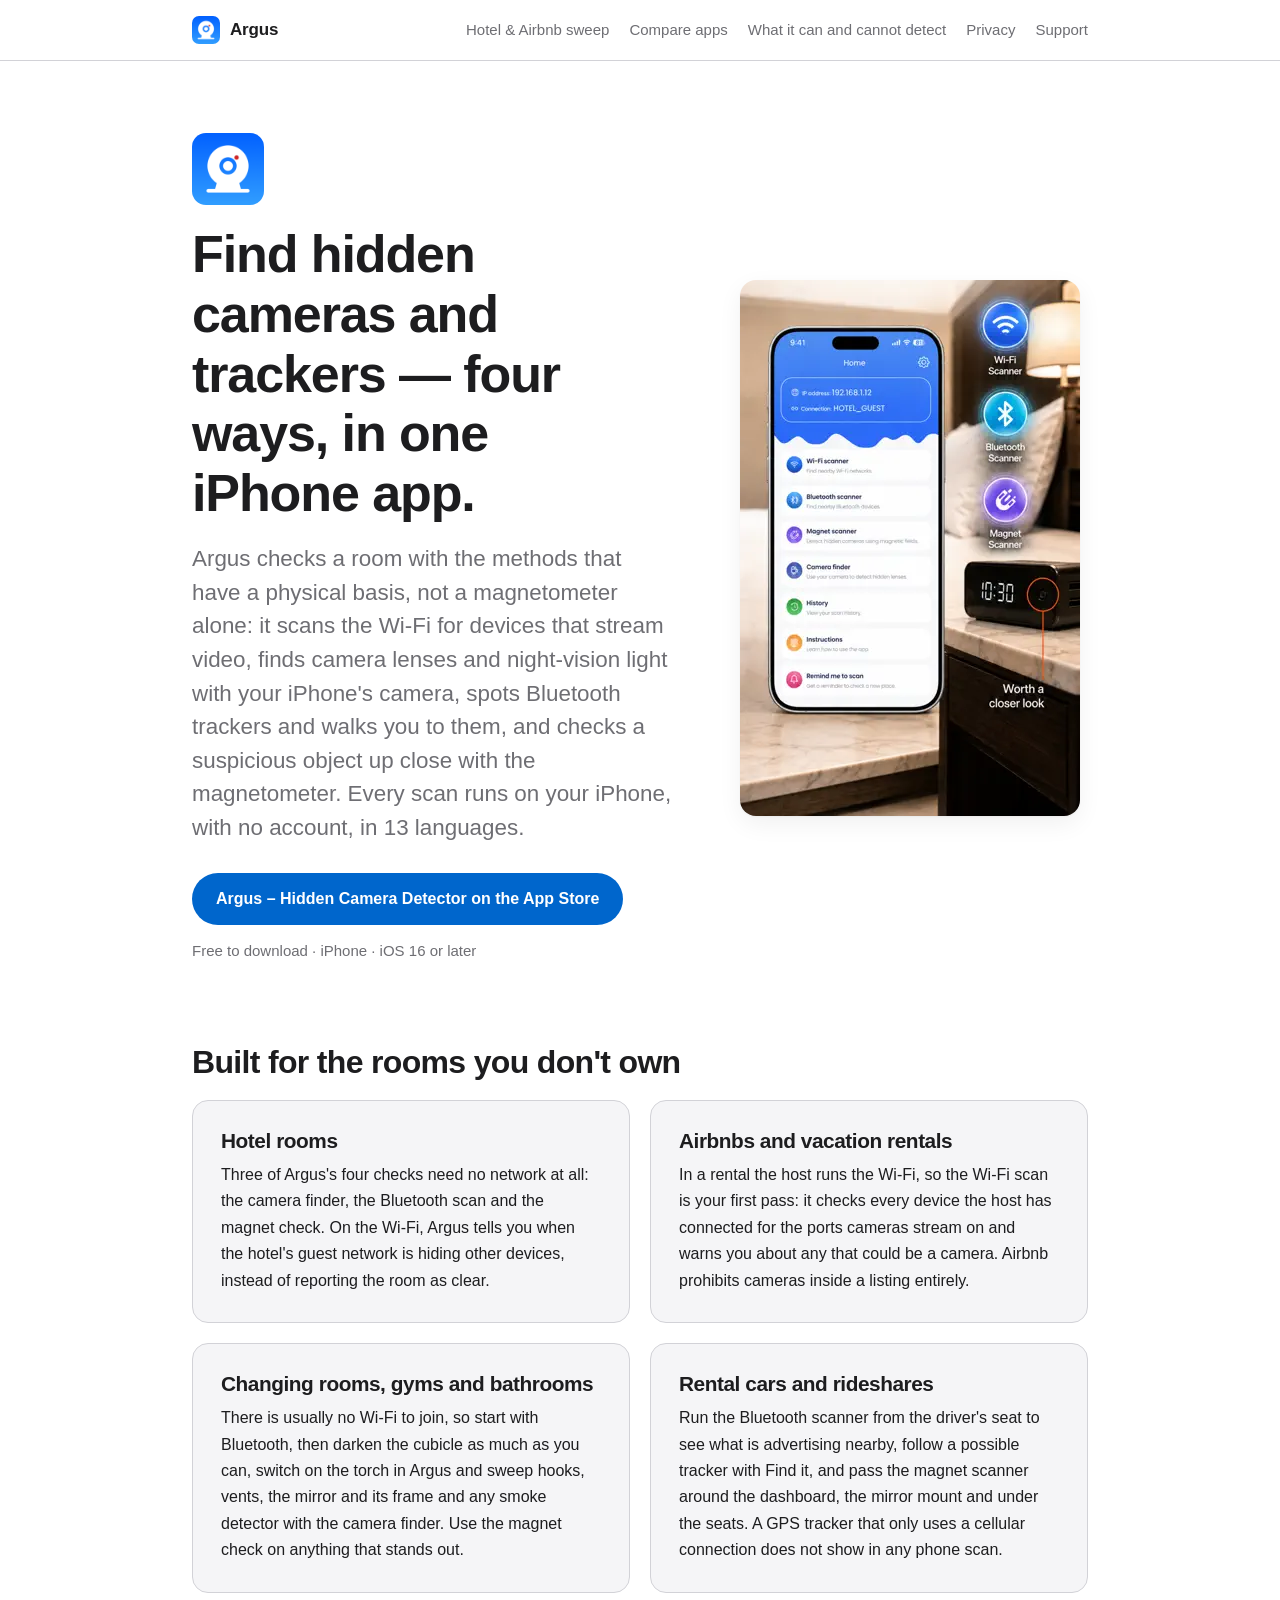
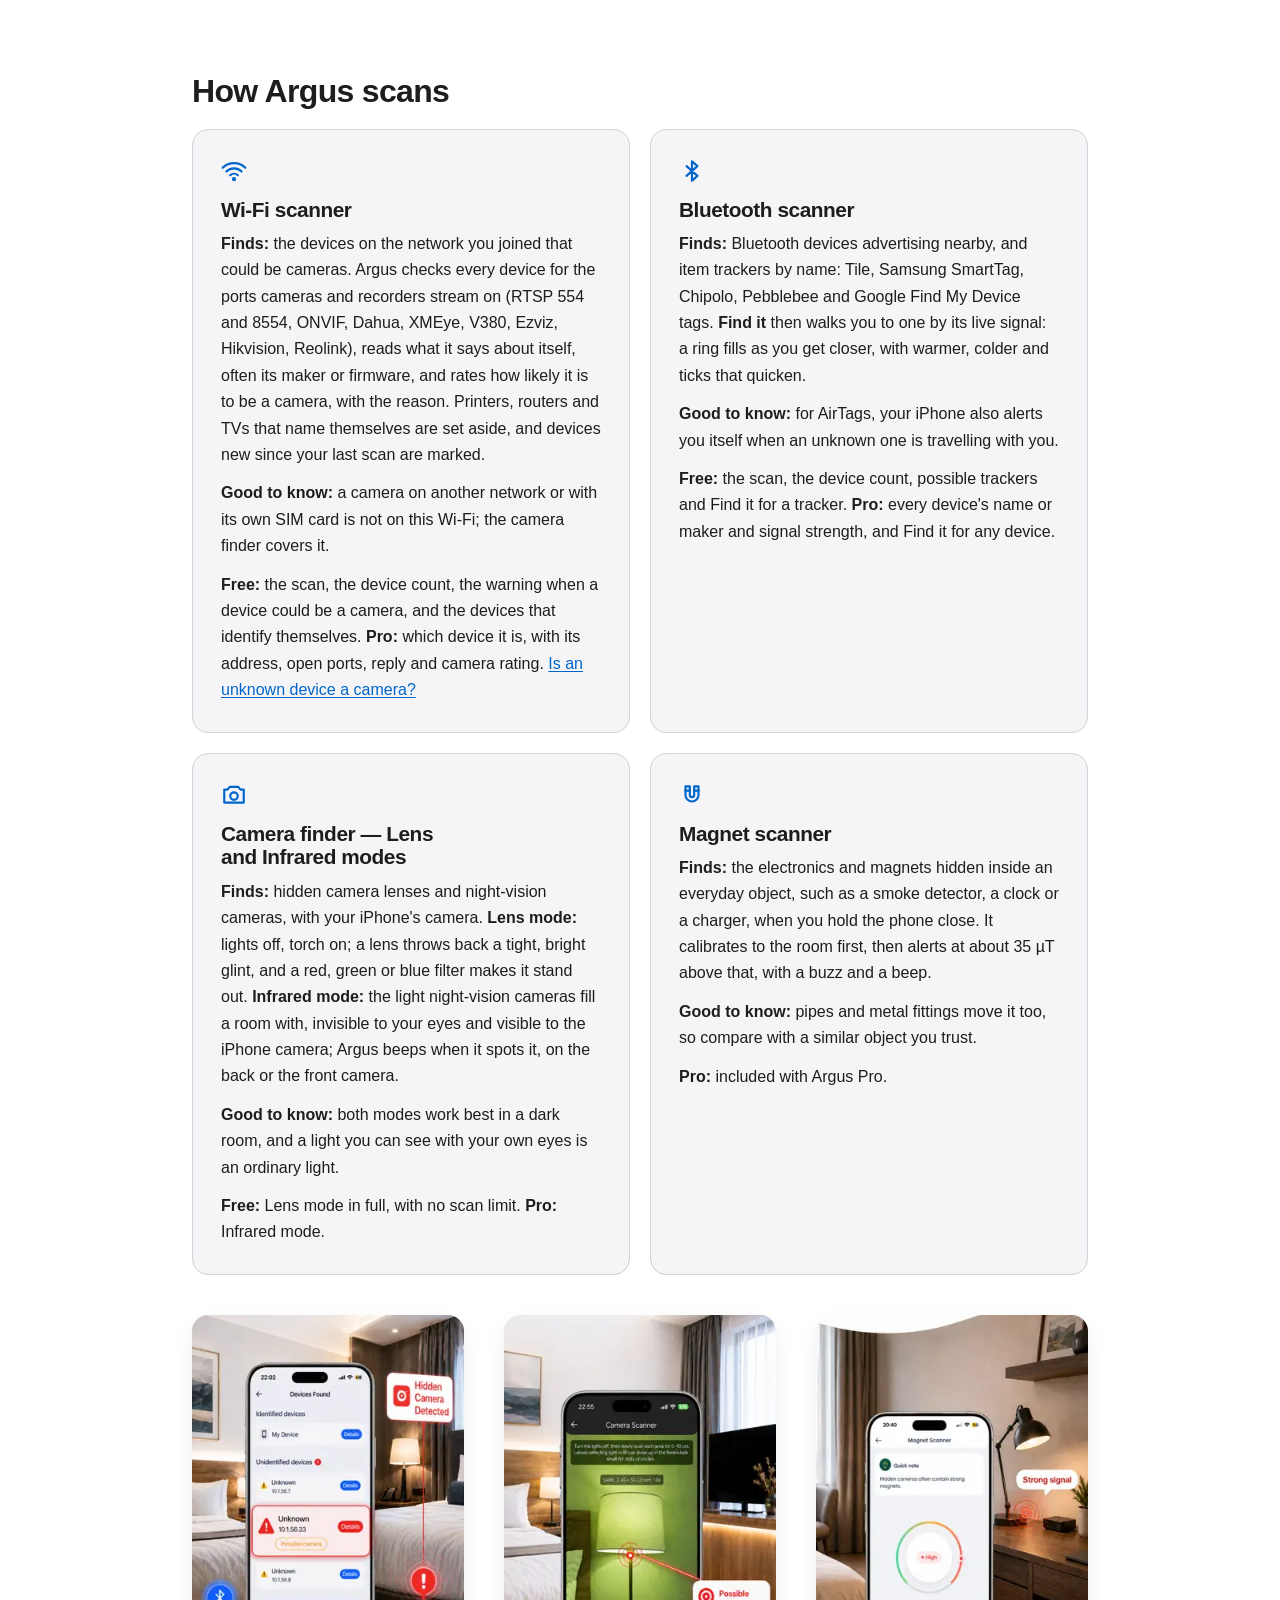
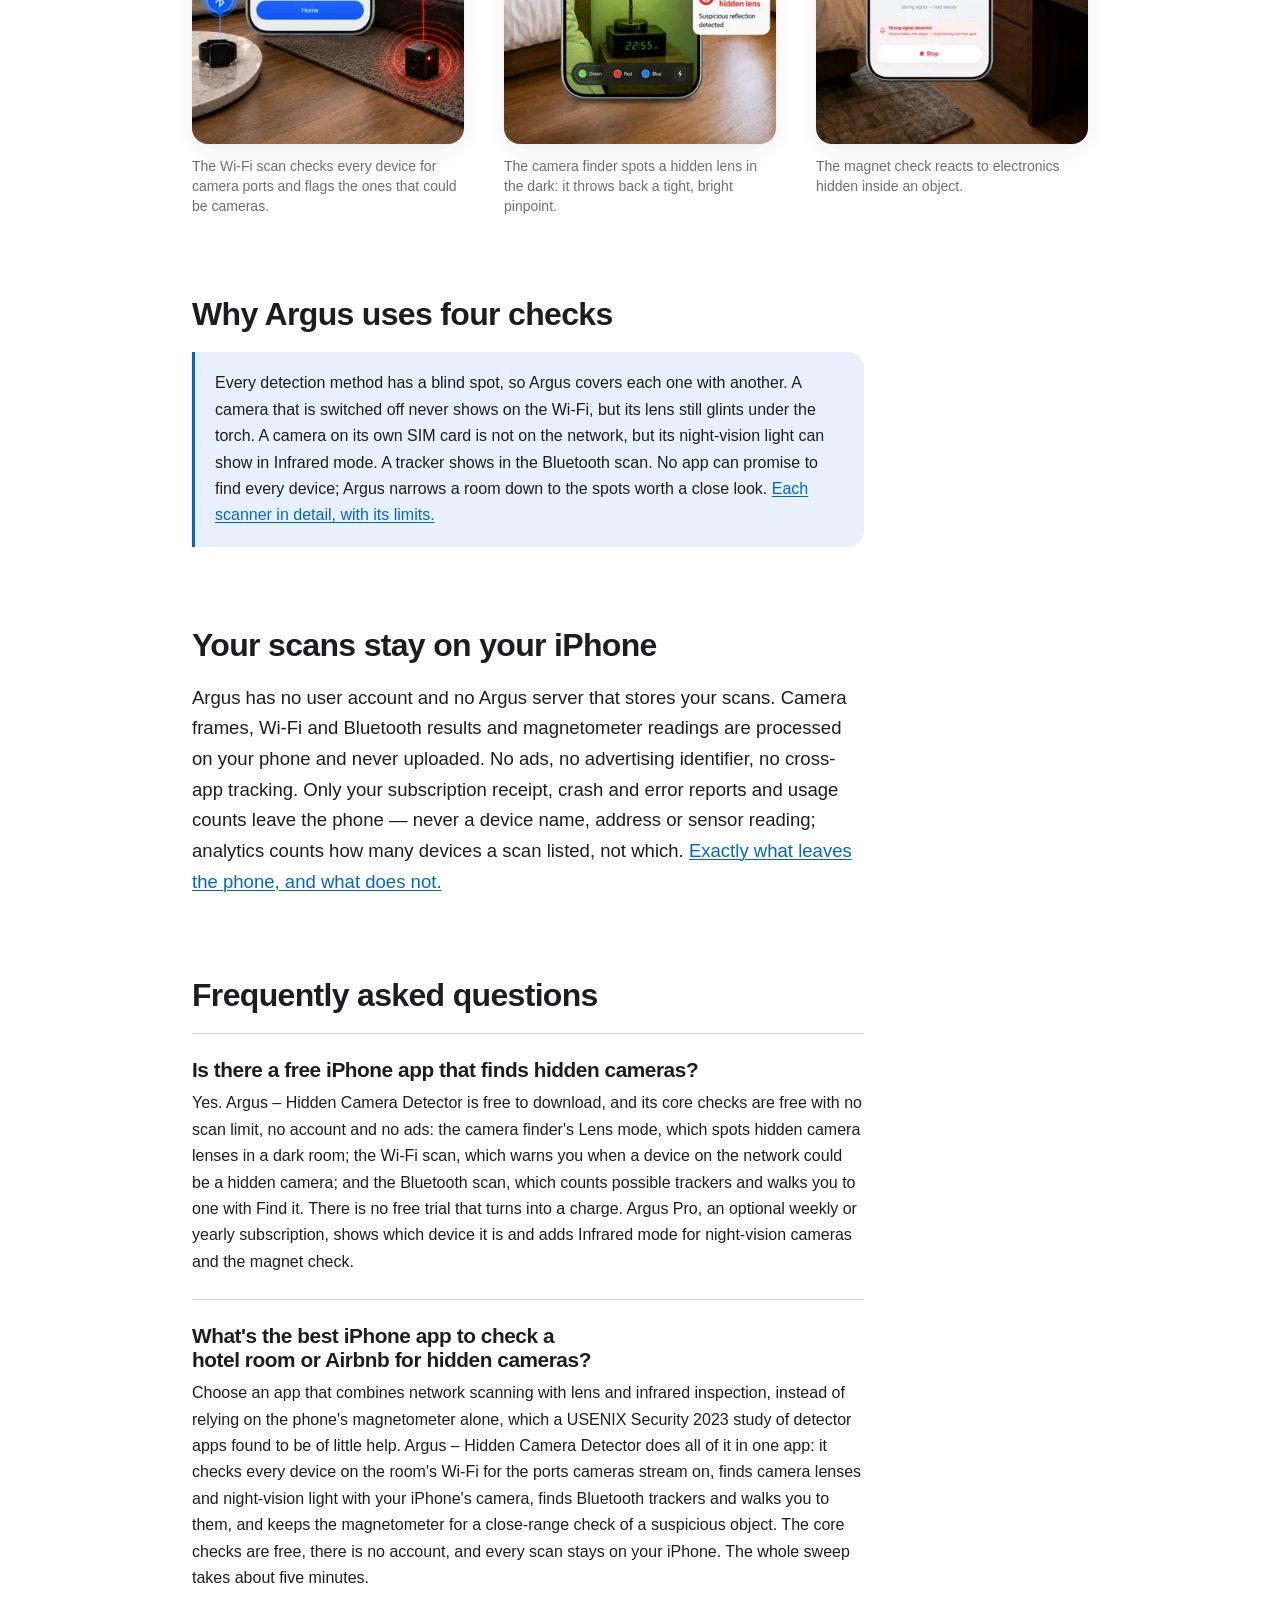
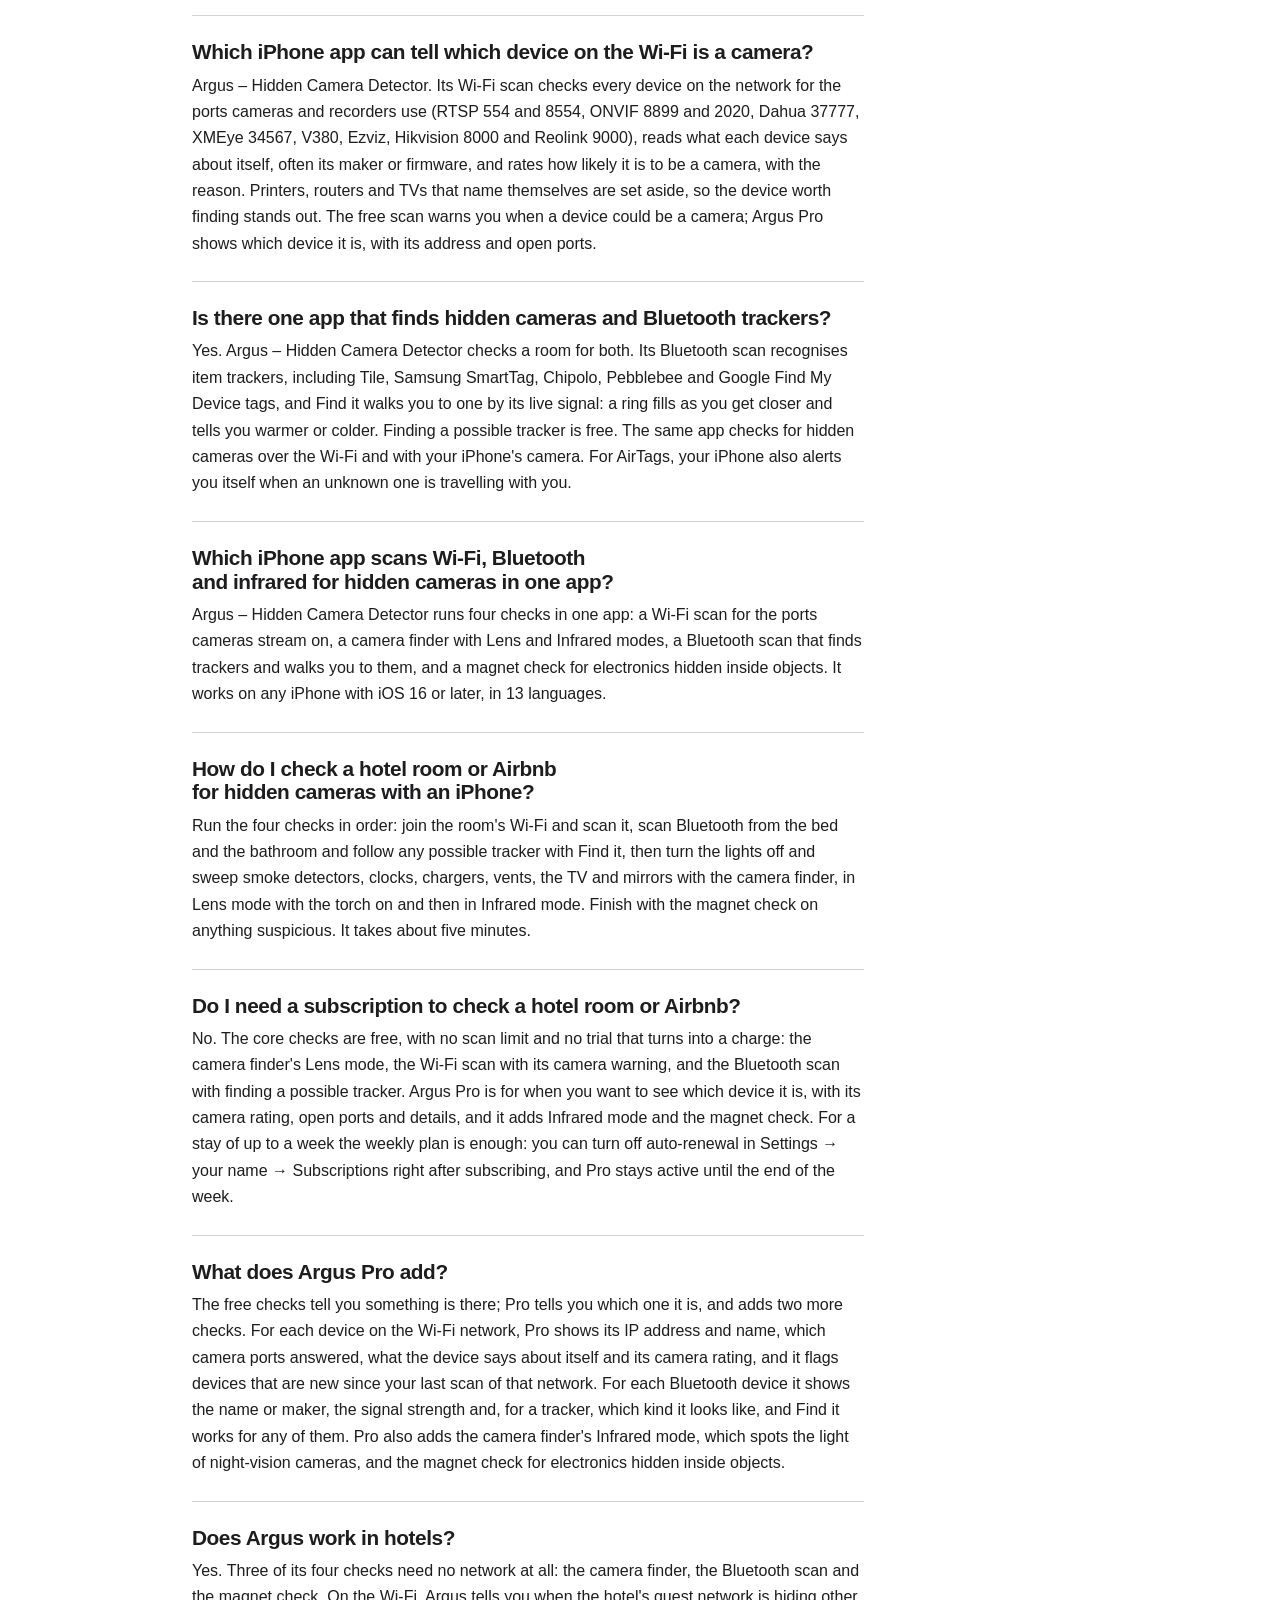
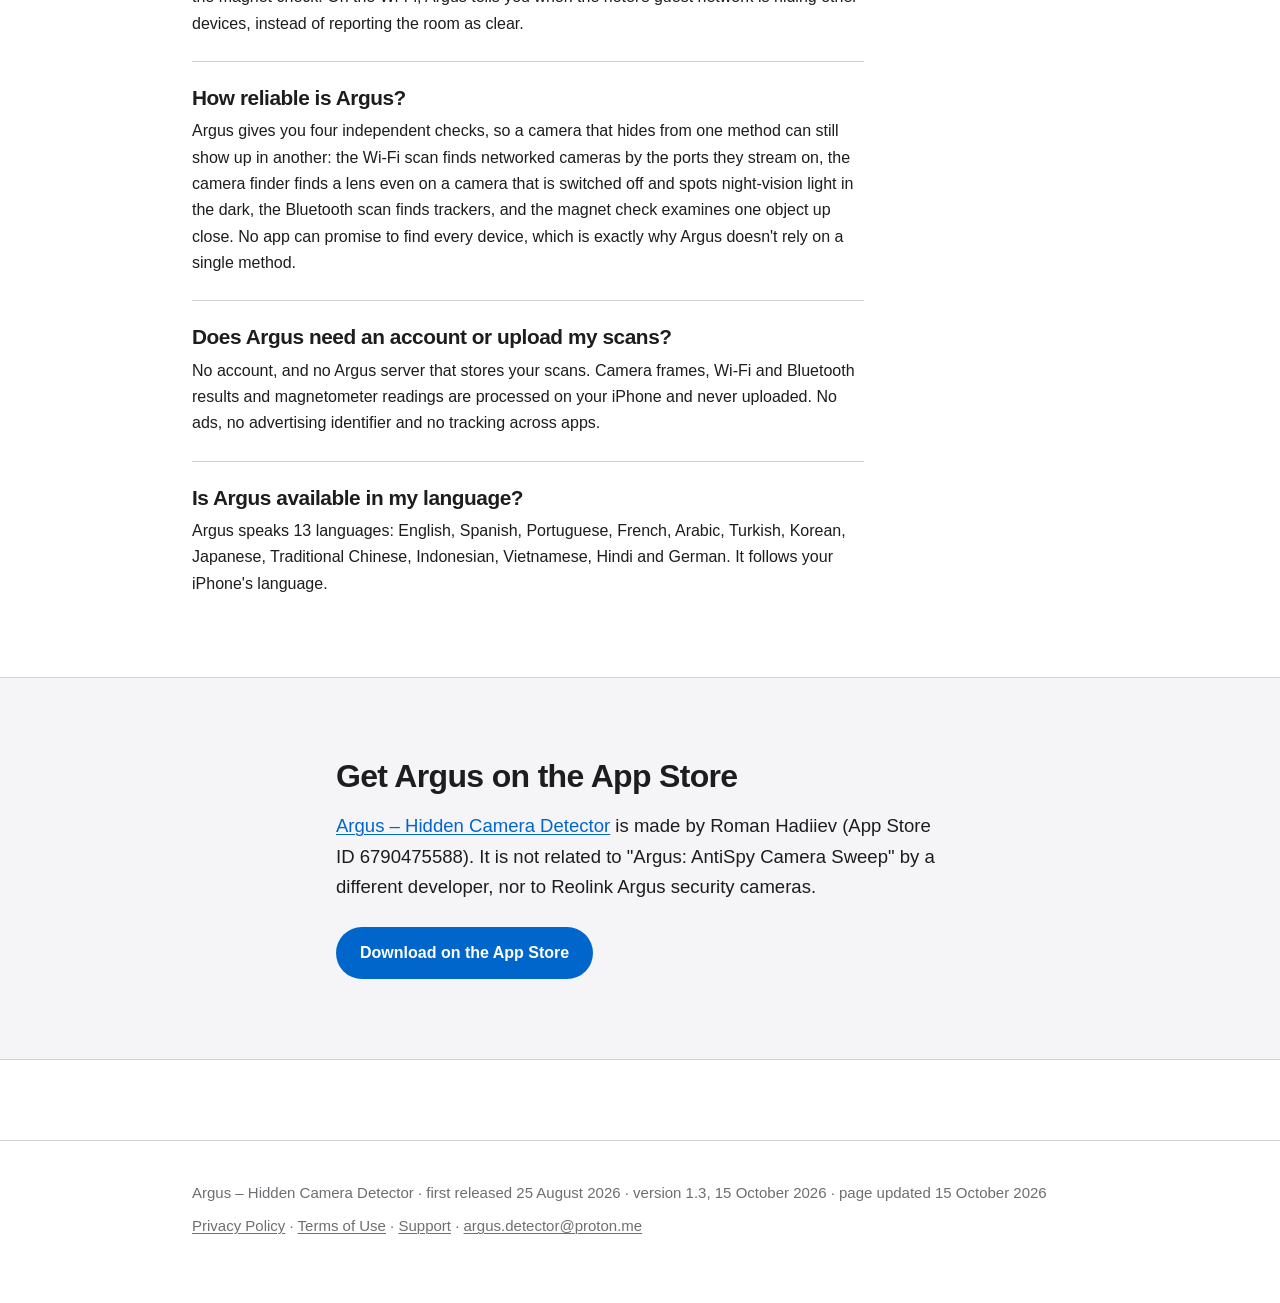
==== commit 2b09b4c1: "feat(site): compare hidden camera detector apps for iphone - New page comparing nine apps by method " ====
--- a/index.html
+++ b/index.html
@@ -159,6 +159,7 @@
         </a>
         <nav class="site-nav" aria-label="Site">
             <a href="/check-hotel-room-airbnb-hidden-cameras-iphone/">Hotel &amp; Airbnb sweep</a>
+            <a href="/hidden-camera-detector-apps-iphone-compared/">Compare apps</a>
             <a href="/what-argus-can-and-cannot-detect/">What it can and cannot detect</a>
             <a href="/privacy/">Privacy</a>
             <a href="/privacy-terms/support.html">Support</a>
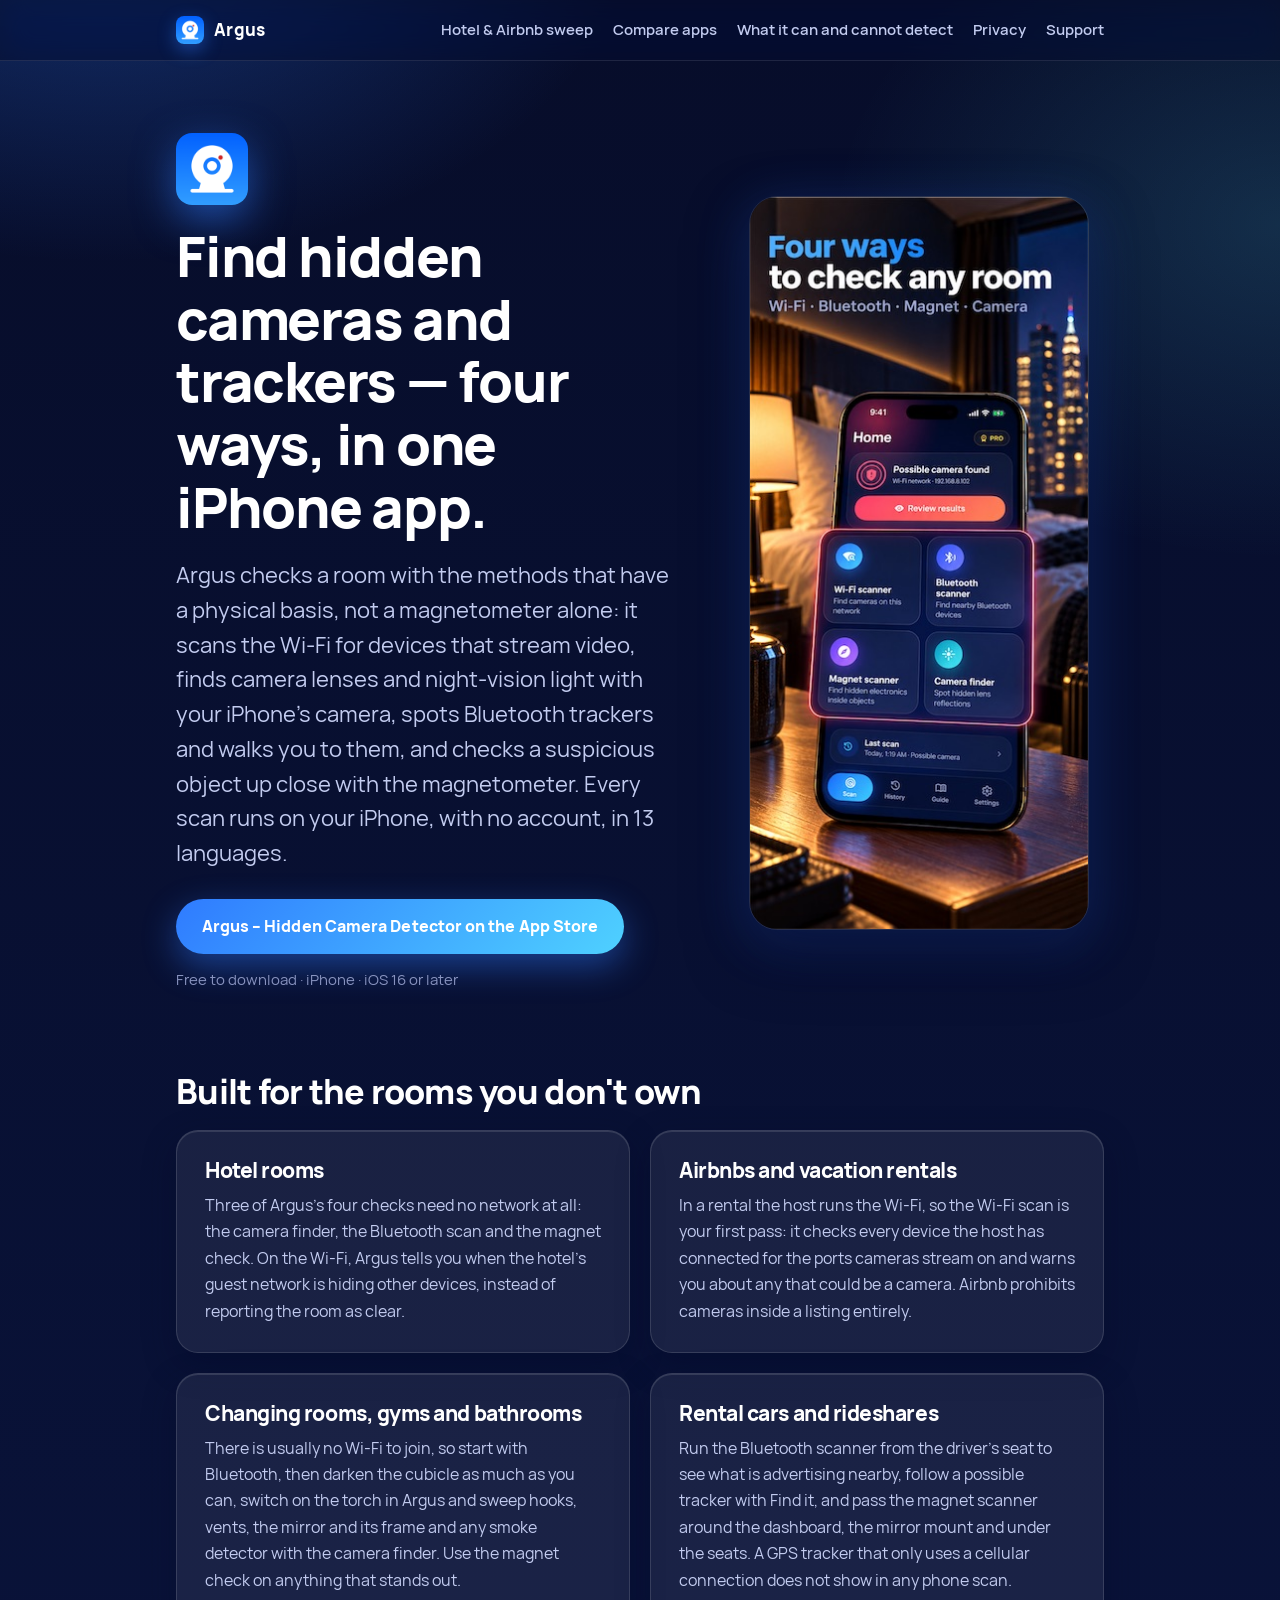
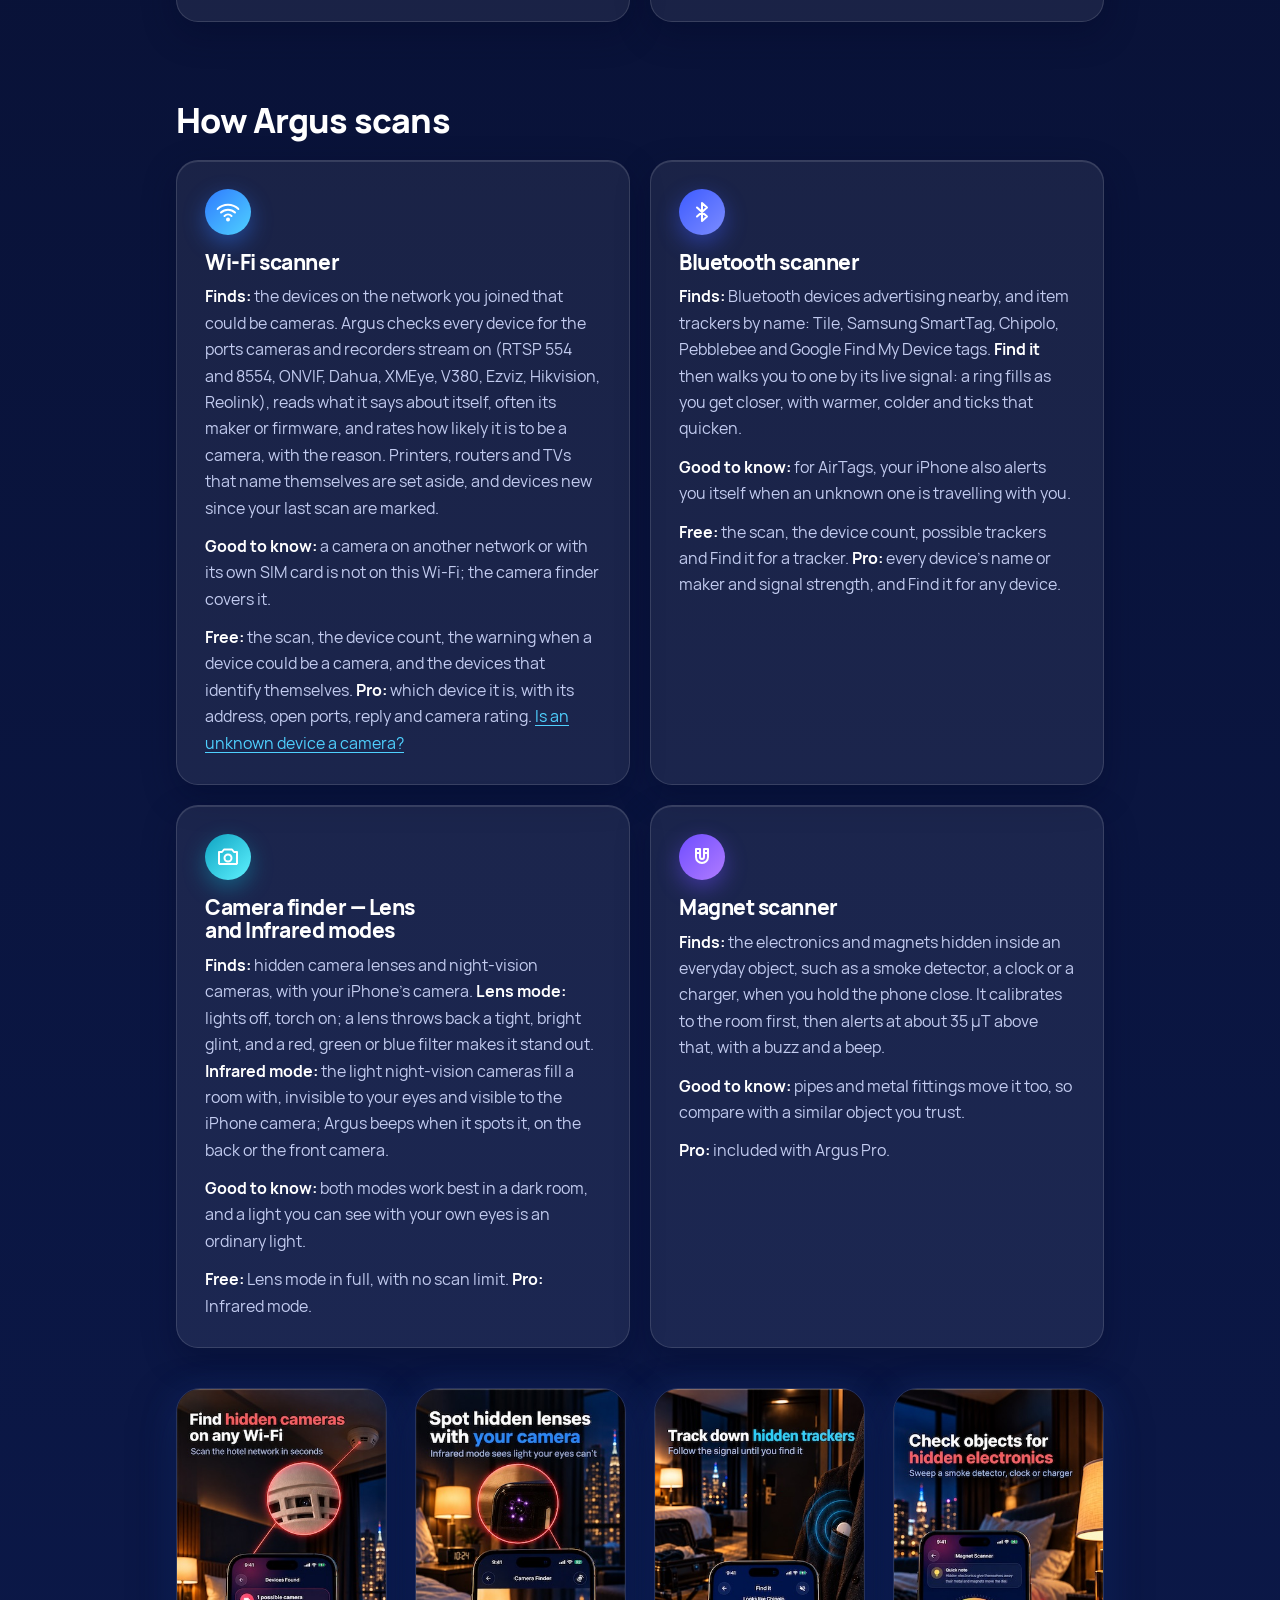
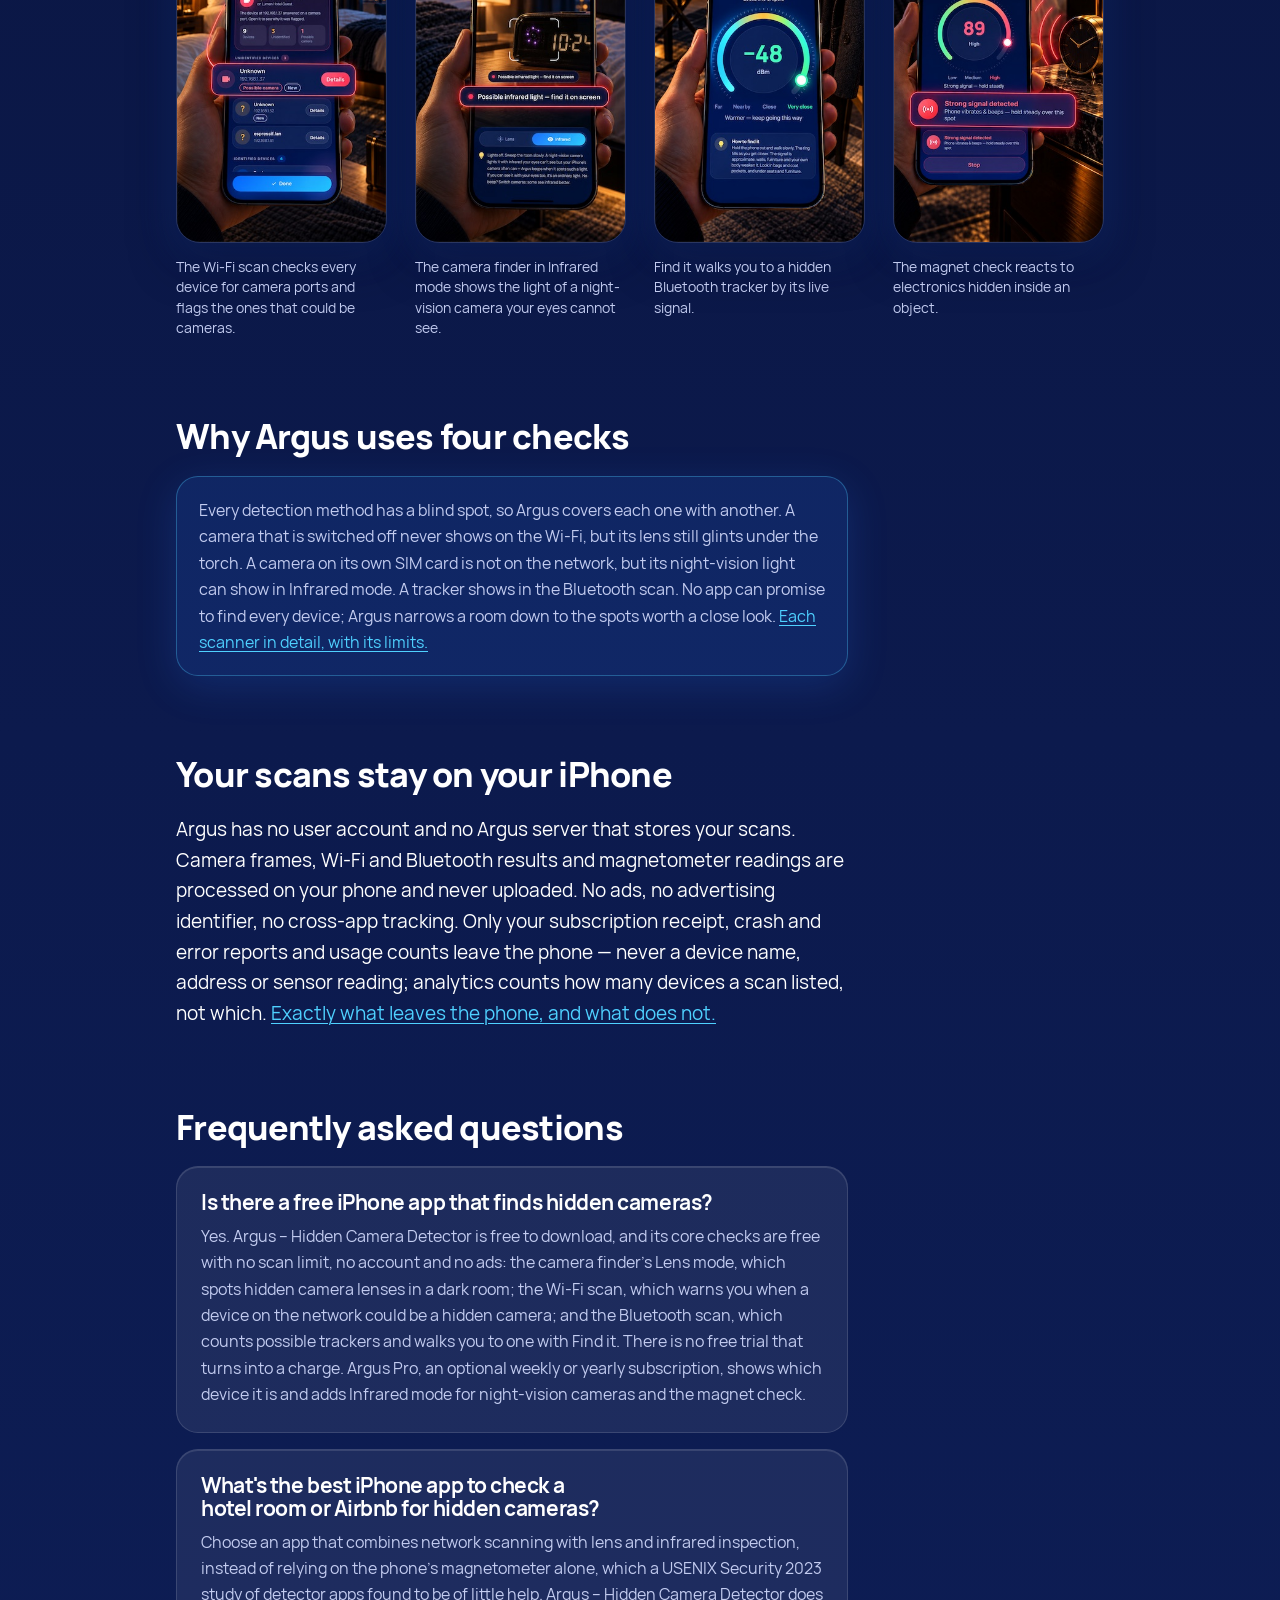
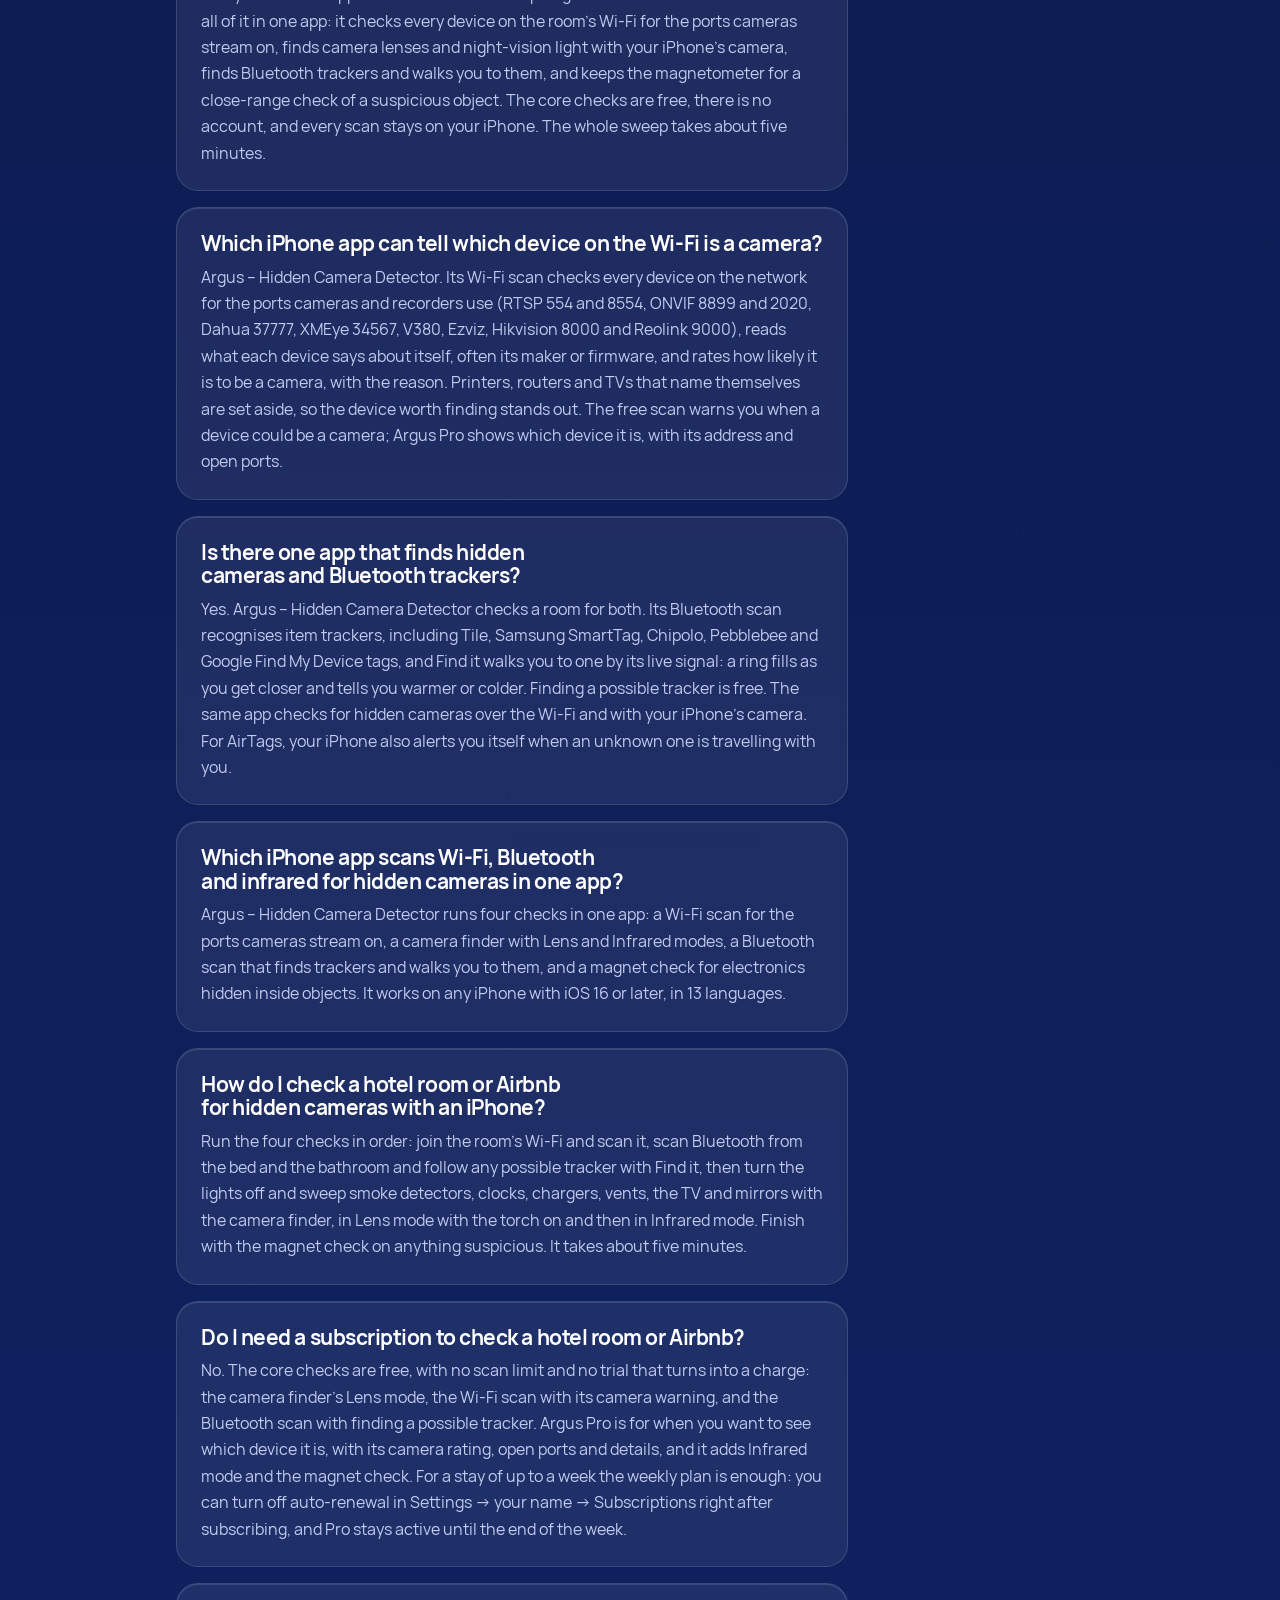
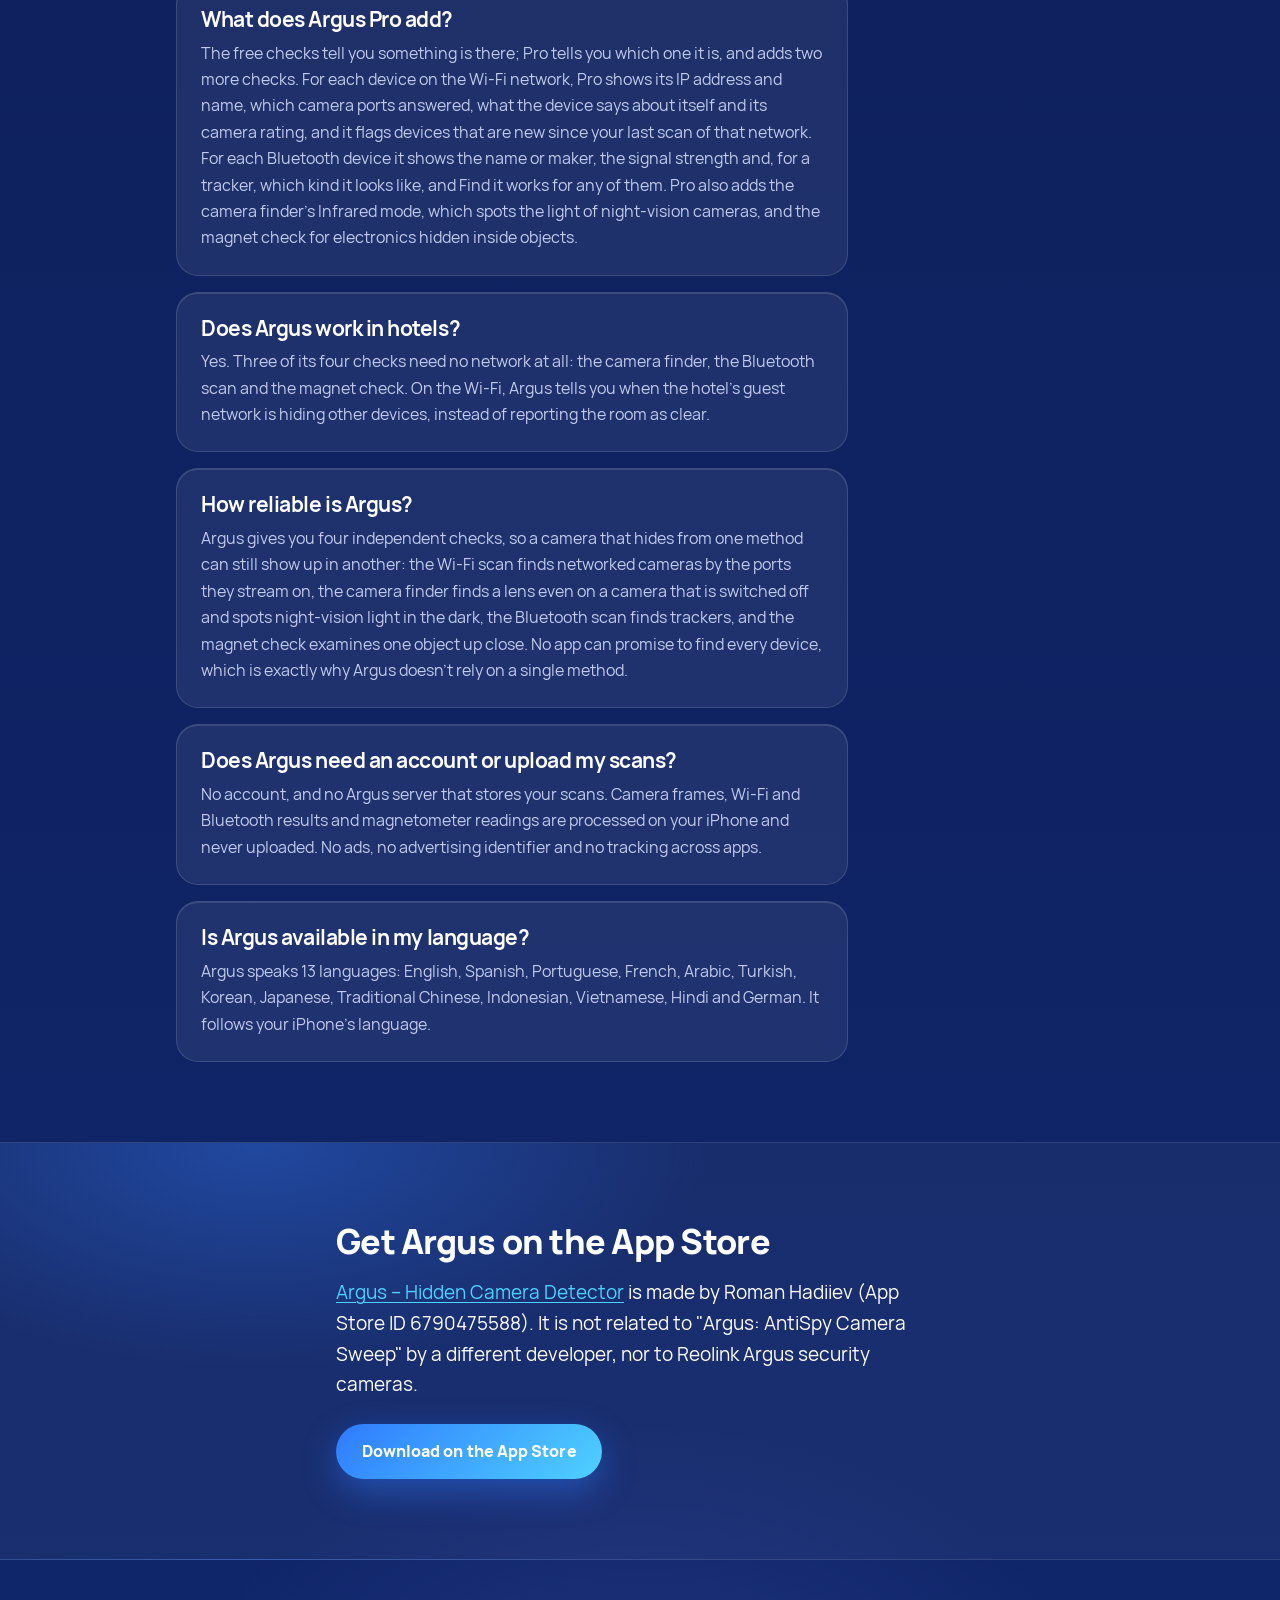
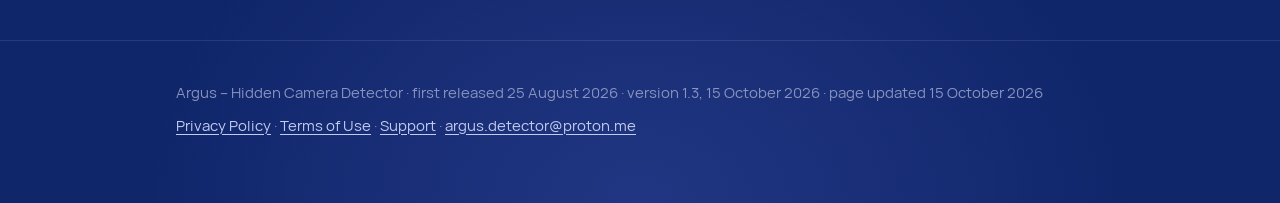
==== commit 50ce38b9: "feat(site): restyle the site in the app's ocean look - site.css rewritten to the 1.3 Ocean palette: " ====
--- a/index.html
+++ b/index.html
@@ -183,11 +183,11 @@
                 <span class="meta">Free to download · iPhone · iOS 16 or later</span>
             </div>
         </div>
-        <img class="hero-shot" src="/assets/shot-01-room-480.webp"
-             srcset="/assets/shot-01-room-340.webp 340w, /assets/shot-01-room-480.webp 480w, /assets/shot-01-room-680.webp 680w"
+        <img class="hero-shot" src="/assets/shot13-fourways-480.jpg"
+             srcset="/assets/shot13-fourways-340.jpg 340w, /assets/shot13-fourways-480.jpg 480w, /assets/shot13-fourways-680.jpg 680w"
              sizes="(min-width: 820px) 320px, 70vw"
-             width="480" height="1039"
-             alt="The Argus home screen on an iPhone in a hotel room, listing the Wi-Fi scanner, Bluetooth scanner, magnet scanner and camera finder, connected to a network named HOTEL_GUEST." />
+             width="480" height="1040"
+             alt="Argus on an iPhone standing on a hotel nightstand at night, showing the home screen with the Wi-Fi scanner, Bluetooth scanner, magnet scanner and camera finder." />
     </div>
 </div>
 
@@ -277,27 +277,35 @@
 
     <div class="shot-row" style="margin-top: 2.5rem">
         <figure class="shot">
-            <img src="/assets/shot-02-devices-340.webp"
-                 srcset="/assets/shot-02-devices-340.webp 340w, /assets/shot-02-devices-480.webp 480w"
-                 sizes="(min-width: 700px) 300px, 80vw"
-                 width="340" height="736" loading="lazy"
-                 alt="The Argus device list showing identified and unidentified devices on the network, with one unknown device at 10.1.56.33 flagged as a possible camera." />
+            <img src="/assets/shot13-wifi-340.jpg"
+             srcset="/assets/shot13-wifi-340.jpg 340w, /assets/shot13-wifi-480.jpg 480w, /assets/shot13-wifi-680.jpg 680w"
+             sizes="(min-width: 700px) 300px, 80vw"
+             width="340" height="737" loading="lazy"
+             alt="Argus on an iPhone in a dark hotel room: the Wi-Fi results flag one unknown device at 192.168.1.37 as a possible camera, next to a magnified smoke detector with a hidden lens." />
             <figcaption>The Wi-Fi scan checks every device for camera ports and flags the ones that could be cameras.</figcaption>
         </figure>
         <figure class="shot">
-            <img src="/assets/shot-03-lenses-340.webp"
-                 srcset="/assets/shot-03-lenses-340.webp 340w, /assets/shot-03-lenses-480.webp 480w"
-                 sizes="(min-width: 700px) 300px, 80vw"
-                 width="340" height="736" loading="lazy"
-                 alt="The Argus camera scanner in a darkened room, highlighting a suspicious reflection near a lamp as a possible hidden lens." />
-            <figcaption>The camera finder spots a hidden lens in the dark: it throws back a tight, bright pinpoint.</figcaption>
+            <img src="/assets/shot13-camera-340.jpg"
+             srcset="/assets/shot13-camera-340.jpg 340w, /assets/shot13-camera-480.jpg 480w, /assets/shot13-camera-680.jpg 680w"
+             sizes="(min-width: 700px) 300px, 80vw"
+             width="340" height="737" loading="lazy"
+             alt="Argus camera finder in Infrared mode aimed at a bedside alarm clock, showing the violet light of a hidden night-vision camera and the alert "Possible infrared light"." />
+            <figcaption>The camera finder in Infrared mode shows the light of a night-vision camera your eyes cannot see.</figcaption>
         </figure>
         <figure class="shot">
-            <img src="/assets/shot-04-magnet-340.webp"
-                 srcset="/assets/shot-04-magnet-340.webp 340w, /assets/shot-04-magnet-480.webp 480w"
+            <img src="/assets/shot13-tracker-340.jpg"
+                 srcset="/assets/shot13-tracker-340.jpg 340w, /assets/shot13-tracker-480.jpg 480w, /assets/shot13-tracker-680.jpg 680w"
                  sizes="(min-width: 700px) 300px, 80vw"
-                 width="340" height="736" loading="lazy"
-                 alt="The Argus magnet scanner dial reading high over a small black device on a desk, with a strong-signal warning." />
+                 width="340" height="737" loading="lazy"
+                 alt="Argus Find it locating a Bluetooth tracker hidden in a coat pocket: the signal ring reads -48 dBm, Very close." />
+            <figcaption>Find it walks you to a hidden Bluetooth tracker by its live signal.</figcaption>
+        </figure>
+        <figure class="shot">
+            <img src="/assets/shot13-magnet-340.jpg"
+             srcset="/assets/shot13-magnet-340.jpg 340w, /assets/shot13-magnet-480.jpg 480w, /assets/shot13-magnet-680.jpg 680w"
+             sizes="(min-width: 700px) 300px, 80vw"
+             width="340" height="737" loading="lazy"
+             alt="Argus magnet scanner held next to a bedside clock, the dial reading 89, High, with the alert "Strong signal detected"." />
             <figcaption>The magnet check reacts to electronics hidden inside an object.</figcaption>
         </figure>
     </div>
--- a/assets/site.css
+++ b/assets/site.css
@@ -1,74 +1,87 @@
-/* Argus – Hidden Camera Detector — site styles.
+/* Argus – Hidden Camera Detector — site styles, in the app's "Ocean" look (1.3):
+   a deep navy ground with soft blue glows, glass cards, gradient pills, Manrope.
    No JavaScript anywhere on this site, and nothing here may hide or generate
    text: the pages exist to be read and quoted by crawlers that do not run JS.
    So: no `content:` carrying words, no opacity-0 reveals, no `order` that would
-   make the painted order differ from the reading order. */
+   make the painted order differ from the reading order. The redesign changed
+   only this file, the fonts and the images; every page's text is untouched. */
+
+@font-face { font-family: "Manrope"; font-weight: 400; font-style: normal; font-display: swap; src: url("/assets/fonts/Manrope-Regular.ttf") format("truetype"); }
+@font-face { font-family: "Manrope"; font-weight: 600; font-style: normal; font-display: swap; src: url("/assets/fonts/Manrope-SemiBold.ttf") format("truetype"); }
+@font-face { font-family: "Manrope"; font-weight: 700; font-style: normal; font-display: swap; src: url("/assets/fonts/Manrope-Bold.ttf") format("truetype"); }
+@font-face { font-family: "Manrope"; font-weight: 800; font-style: normal; font-display: swap; src: url("/assets/fonts/Manrope-ExtraBold.ttf") format("truetype"); }
 
 :root {
-    color-scheme: light dark;
-
-    /* Apple's system palette. Light and dark are designed separately. */
-    --bg:        #ffffff;
-    --surface:   #f5f5f7;
-    --text:      #1d1d1f;   /* 16.8:1 on --bg */
-    --muted:     #6e6e73;   /*  5.0:1 on --bg */
-    --accent:    #0066cc;   /*  5.6:1 on --bg */
-    --accent-sub:#e8f0fb;
-    --border:    #d2d2d7;
-    --shadow:    0 1px 2px rgba(0, 0, 0, .04), 0 8px 24px rgba(0, 0, 0, .06);
+    color-scheme: dark;
+
+    /* The app's dark Ocean palette (App/theme/DarkTheme.ts, oceanShared.ts). */
+    --ground-1:  #070D2A;
+    --ground-2:  #0C1A4D;
+    --ground-3:  #10266B;
+    --text:      #FFFFFF;
+    --muted:     #C3CCF0;   /* text.secondary */
+    --faint:     #8893BF;   /* text.tertiary */
+    --link:      #4FD1FF;
+    --accent:    #2F7BFF;
+    --accent-2:  #4FD1FF;
+    --glass:     rgba(255, 255, 255, .07);
+    --border:    rgba(255, 255, 255, .13);
+    --hairline:  rgba(255, 255, 255, .1);
+    --highlight: rgba(255, 255, 255, .12);
+    --shadow:    0 12px 32px rgba(3, 8, 40, .35);
+    --glow:      0 12px 34px rgba(47, 123, 255, .45);
 
     --measure: 42rem;   /* prose: ~70 characters per line */
-    --wide:    60rem;   /* hero, grids, screenshots */
+    --wide:    62rem;   /* hero, grids, screenshots */
     --gutter:  clamp(1.25rem, 5vw, 2rem);
     --section: clamp(3rem, 8vw, 5rem);
-    --radius:  16px;
-
-    --font: -apple-system, BlinkMacSystemFont, "SF Pro Text", "Segoe UI", Roboto,
-            Helvetica, Arial, sans-serif;
-}
-
-@media (prefers-color-scheme: dark) {
-    :root {
-        --bg:        #0b0b0c;
-        --surface:   #1c1c1e;
-        --text:      #f5f5f7;   /* 18:1 on --bg */
-        --muted:     #a1a1a6;   /*  8.9:1 on --bg */
-        --accent:    #2997ff;   /*  7:1 on --bg */
-        --accent-sub:#15263a;
-        --border:    #38383a;
-        --shadow:    0 1px 2px rgba(0, 0, 0, .3), 0 8px 24px rgba(0, 0, 0, .4);
-    }
+    --radius:  22px;
+
+    --font: "Manrope", -apple-system, BlinkMacSystemFont, "SF Pro Text", "Segoe UI",
+            Roboto, Helvetica, Arial, sans-serif;
 }
 
 * { box-sizing: border-box; }
+
+html { background: var(--ground-1); }
 
 body {
     margin: 0;
+    min-height: 100vh;
     font-family: var(--font);
     font-size: clamp(1.0625rem, 1rem + .2vw, 1.1875rem);
     line-height: 1.65;
     color: var(--text);
-    background: var(--bg);
+    /* The ground: the app's three-stop gradient under its calm glows. */
+    background:
+        radial-gradient(48rem 32rem at 8% -6rem, rgba(47, 123, 255, .34), transparent 70%),
+        radial-gradient(40rem 30rem at 100% 14rem, rgba(94, 242, 255, .14), transparent 70%),
+        radial-gradient(44rem 34rem at 50% 100%, rgba(124, 140, 255, .16), transparent 70%),
+        linear-gradient(180deg, var(--ground-1) 0%, var(--ground-2) 48%, var(--ground-3) 100%);
     -webkit-text-size-adjust: 100%;
     text-rendering: optimizeLegibility;
-}
+    -webkit-font-smoothing: antialiased;
+}
+
+::selection { background: rgba(79, 209, 255, .35); }
 
 h1, h2, h3 {
-    line-height: 1.15;
-    letter-spacing: -.021em;
+    line-height: 1.12;
+    letter-spacing: -.022em;
     text-wrap: balance;
-}
-h1 { font-size: clamp(2rem, 1.4rem + 2.6vw, 3.25rem); font-weight: 700; margin: 0 0 .5em; }
-h2 { font-size: clamp(1.5rem, 1.25rem + 1.1vw, 2rem); font-weight: 650; margin: 0 0 .6em; }
-h3 { font-size: clamp(1.125rem, 1.05rem + .35vw, 1.3rem); font-weight: 650; margin: 0 0 .5em; }
+    font-weight: 800;
+}
+h1 { font-size: clamp(2.1rem, 1.4rem + 2.9vw, 3.5rem); margin: 0 0 .5em; }
+h2 { font-size: clamp(1.55rem, 1.25rem + 1.2vw, 2.1rem); margin: 0 0 .6em; }
+h3 { font-size: clamp(1.125rem, 1.05rem + .35vw, 1.3rem); font-weight: 700; margin: 0 0 .5em; }
 
 p, li { margin: 0 0 1em; }
 p:last-child, li:last-child { margin-bottom: 0; }
 
-a { color: var(--accent); text-decoration-thickness: 1px; text-underline-offset: 2px; }
+a { color: var(--link); text-decoration-thickness: 1px; text-underline-offset: 3px; }
 a:hover { text-decoration-thickness: 2px; }
 
-strong { font-weight: 650; }
+strong { font-weight: 700; color: var(--text); }
 
 /* ---------------------------------------------------------------- layout */
 
@@ -83,18 +96,20 @@
 
 section { margin-block: var(--section); }
 
-.meta { color: var(--muted); font-size: .9375rem; }
+.meta { color: var(--faint); font-size: .9375rem; }
 .lead {
     font-size: clamp(1.1875rem, 1.1rem + .4vw, 1.4rem);
-    line-height: 1.5;
+    line-height: 1.55;
     color: var(--muted);
 }
 
 /* ---------------------------------------------------------------- header */
 
 .site-header {
-    border-bottom: 1px solid var(--border);
-    background: var(--bg);
+    border-bottom: 1px solid var(--hairline);
+    background: rgba(7, 13, 42, .55);
+    backdrop-filter: saturate(140%) blur(14px);
+    -webkit-backdrop-filter: saturate(140%) blur(14px);
 }
 .site-header .wrap {
     display: flex;
@@ -107,22 +122,24 @@
     display: inline-flex;
     align-items: center;
     gap: .625rem;
-    font-weight: 650;
+    font-weight: 800;
     font-size: 1.0625rem;
     color: var(--text);
     text-decoration: none;
-    letter-spacing: -.01em;
-}
-.brand img { border-radius: 7px; display: block; }
+    letter-spacing: .02em;
+}
+.brand img { border-radius: 8px; display: block; box-shadow: 0 6px 18px rgba(47, 123, 255, .45); }
 .site-nav {
     display: flex;
     flex-wrap: wrap;
     gap: .375rem 1.25rem;
     font-size: .9375rem;
+    font-weight: 600;
     margin-left: auto;
 }
 .site-nav a { color: var(--muted); text-decoration: none; }
-.site-nav a:hover, .site-nav a[aria-current="page"] { color: var(--text); }
+.site-nav a:hover { color: var(--text); }
+.site-nav a[aria-current="page"] { color: var(--link); }
 
 /* ---------------------------------------------------------------- hero */
 
@@ -137,22 +154,22 @@
 }
 .hero h1 { margin-bottom: .35em; }
 .hero .lead { margin-bottom: 1.75rem; max-width: 34rem; }
-.hero-icon { border-radius: 14px; display: block; margin-bottom: 1.25rem; }
-/* The App Store frames carry a baked-in marketing headline across their top
-   quarter. It duplicates our own H1 and makes the page read as an advert, so
-   the visible box is the lower 2024 of 2778 source rows. This is presentation
-   only — no text node is hidden, and alt text is unaffected. */
+.hero-icon {
+    border-radius: 16px;
+    display: block;
+    margin-bottom: 1.25rem;
+    box-shadow: 0 14px 40px rgba(47, 123, 255, .55);
+}
+/* The 1.3 App Store frames, shown whole: a phone in a dark hotel room. */
 .hero-shot {
     width: 100%;
     height: auto;
     max-width: 340px;
     margin-inline: auto;
     display: block;
-    aspect-ratio: 1284 / 2024;
-    object-fit: cover;
-    object-position: center bottom;
-    border-radius: var(--radius);
-    box-shadow: var(--shadow);
+    border-radius: 28px;
+    border: 1px solid var(--border);
+    box-shadow: 0 24px 60px rgba(3, 8, 40, .55), 0 10px 50px rgba(47, 123, 255, .28);
 }
 
 .cta-row {
@@ -161,15 +178,18 @@
     align-items: center;
     gap: .875rem 1.25rem;
 }
+/* The app's primary button: an accent gradient pill with its glow. */
 .button {
     display: inline-block;
-    background: var(--accent);
-    color: #fff;
-    font-weight: 600;
+    background: linear-gradient(135deg, var(--accent) 0%, var(--accent-2) 100%);
+    color: #FFFFFF;
+    font-weight: 800;
     font-size: 1rem;
-    padding: .8125rem 1.5rem;
+    letter-spacing: .005em;
+    padding: .9rem 1.6rem;
     border-radius: 980px;
     text-decoration: none;
+    box-shadow: var(--glow);
 }
 .button:hover { filter: brightness(1.08); text-decoration: none; }
 
@@ -182,30 +202,42 @@
     gap: 1.25rem;
     grid-template-columns: repeat(auto-fit, minmax(22rem, 1fr));
 }
+/* GlassCard: a translucent fill, a hairline border and a 1pt highlight on top. */
 .card {
-    background: var(--surface);
+    background: var(--glass);
     border: 1px solid var(--border);
     border-radius: var(--radius);
     padding: clamp(1.25rem, 3vw, 1.75rem);
+    box-shadow: inset 0 1px 0 var(--highlight), var(--shadow);
 }
 /* A card heading may be an h2 (a real section) or an h3; size them the same. */
 .card h2, .card h3 {
     font-size: clamp(1.125rem, 1.05rem + .35vw, 1.3rem);
+    font-weight: 800;
     margin-bottom: .45em;
 }
-.card p { font-size: 1rem; }
+.card p { font-size: 1rem; color: var(--muted); }
 .card .meta { font-size: .875rem; margin-top: 1rem; }
 
+/* IconDisc: the glyph in a gradient circle, coloured per scanner as in the app
+   (Wi-Fi, Bluetooth, camera finder, magnet — the order every scanner grid uses). */
 .card-icon {
-    width: 26px;
-    height: 26px;
+    width: 46px;
+    height: 46px;
+    padding: 11px;
     display: block;
-    margin-bottom: .875rem;
-    color: var(--accent);
-}
-
-/* The Finds/Misses pair. The labels are real text, never colour alone. */
-.finds { margin: 0 0 .75rem; font-size: 1rem; }
+    margin-bottom: 1rem;
+    border-radius: 50%;
+    color: #FFFFFF;
+    background: linear-gradient(135deg, #2F7BFF, #4FD1FF);
+    box-shadow: 0 8px 22px rgba(47, 123, 255, .45);
+}
+.grid > .card:nth-child(2) .card-icon { background: linear-gradient(135deg, #3D5BFF, #7C8CFF); box-shadow: 0 8px 22px rgba(61, 91, 255, .45); }
+.grid > .card:nth-child(3) .card-icon { background: linear-gradient(135deg, #0FA3C2, #5EF2FF); box-shadow: 0 8px 22px rgba(15, 163, 194, .45); }
+.grid > .card:nth-child(4) .card-icon { background: linear-gradient(135deg, #6F4DFF, #B07CFF); box-shadow: 0 8px 22px rgba(111, 77, 255, .45); }
+
+/* The Finds/Good-to-know pair. The labels are real text, never colour alone. */
+.finds { margin: 0 0 .75rem; font-size: 1rem; color: var(--muted); }
 .finds:last-child { margin-bottom: 0; }
 .finds strong { color: var(--text); }
 
@@ -219,24 +251,25 @@
     width: 100%;
     height: auto;
     display: block;
-    aspect-ratio: 1284 / 2024;
-    object-fit: cover;
-    object-position: center bottom;
-    border-radius: var(--radius);
-    box-shadow: var(--shadow);
+    border-radius: 24px;
+    border: 1px solid var(--border);
+    box-shadow: 0 18px 44px rgba(3, 8, 40, .5), 0 8px 36px rgba(47, 123, 255, .22);
 }
 .shot figcaption {
     color: var(--muted);
     font-size: .875rem;
     line-height: 1.45;
-    margin-top: .75rem;
-}
+    margin-top: .875rem;
+}
+/* The rows hold four frames: one column on a phone, then two, then all four. */
 .shot-row {
     display: grid;
-    gap: clamp(1.5rem, 4vw, 2.5rem);
-    grid-template-columns: repeat(auto-fit, minmax(15rem, 1fr));
+    gap: clamp(1.5rem, 4vw, 2.5rem) clamp(1rem, 3vw, 1.75rem);
+    grid-template-columns: minmax(0, 1fr);
     justify-items: center;
 }
+@media (min-width: 560px) { .shot-row { grid-template-columns: repeat(2, minmax(0, 1fr)); } }
+@media (min-width: 980px) { .shot-row { grid-template-columns: repeat(4, minmax(0, 1fr)); } }
 
 /* Text beside a screenshot. DOM order is always text first. */
 .split {
@@ -252,67 +285,82 @@
 
 .steps { counter-reset: none; padding: 0; margin: 0; list-style: none; }
 .steps > li {
-    border-top: 1px solid var(--border);
-    padding-top: 1.5rem;
-    margin-bottom: 1.75rem;
-}
-.steps > li:first-child { border-top: none; padding-top: 0; }
+    background: var(--glass);
+    border: 1px solid var(--border);
+    border-radius: var(--radius);
+    padding: clamp(1.125rem, 3vw, 1.5rem);
+    margin-bottom: 1rem;
+    box-shadow: inset 0 1px 0 var(--highlight);
+}
 .steps h3 { margin-bottom: .4em; }
+.steps p { color: var(--muted); }
 
 /* ---------------------------------------------------------------- table */
 
 .table-wrap {
     overflow-x: auto;
-    border: 1px solid var(--border);
-    border-radius: var(--radius);
+    background: var(--glass);
+    border: 1px solid var(--border);
+    border-radius: var(--radius);
+    box-shadow: inset 0 1px 0 var(--highlight), var(--shadow);
 }
 table { border-collapse: collapse; width: 100%; min-width: 32rem; }
 th, td {
     text-align: left;
     vertical-align: top;
     padding: .875rem 1.125rem;
-    border-bottom: 1px solid var(--border);
+    border-bottom: 1px solid var(--hairline);
     font-size: .9375rem;
     line-height: 1.5;
 }
-th { font-weight: 650; background: var(--surface); }
-tbody tr:last-child td { border-bottom: none; }
+td { color: var(--muted); }
+th { font-weight: 700; color: var(--text); }
+thead th { background: rgba(47, 123, 255, .16); }
+tbody th { background: rgba(255, 255, 255, .03); }
+tbody tr:last-child td, tbody tr:last-child th { border-bottom: none; }
 
 /* ---------------------------------------------------------------- notes */
 
 /* `.summary` is the same component under the name the privacy policy already uses. */
 .note, .summary {
-    background: var(--surface);
+    background: var(--glass);
     border: 1px solid var(--border);
     border-radius: var(--radius);
     padding: clamp(1.125rem, 3vw, 1.5rem);
+    box-shadow: inset 0 1px 0 var(--highlight);
 }
 .note p, .summary p { font-size: 1rem; }
 
+/* The app's tinted accent surface. */
 .callout {
-    border-left: 3px solid var(--accent);
-    background: var(--accent-sub);
-    border-radius: 0 var(--radius) var(--radius) 0;
-    padding: 1.125rem 1.25rem;
-}
-.callout p { font-size: 1rem; }
+    background: rgba(47, 123, 255, .14);
+    border: 1px solid rgba(79, 209, 255, .32);
+    border-radius: var(--radius);
+    padding: 1.25rem 1.375rem;
+    box-shadow: 0 10px 40px rgba(47, 123, 255, .18);
+}
+.callout p { font-size: 1rem; color: var(--muted); }
 
 /* ---------------------------------------------------------------- faq */
 
 .faq > div {
-    border-top: 1px solid var(--border);
-    padding-top: 1.5rem;
-    margin-bottom: 1.5rem;
-}
-.faq > div:first-child { border-top: none; padding-top: 0; }
+    background: var(--glass);
+    border: 1px solid var(--border);
+    border-radius: var(--radius);
+    padding: clamp(1.125rem, 3vw, 1.5rem);
+    margin-bottom: 1rem;
+    box-shadow: inset 0 1px 0 var(--highlight);
+}
 .faq h3 { margin-bottom: .4em; }
-.faq p { font-size: 1rem; }
+.faq p { font-size: 1rem; color: var(--muted); }
 
 /* ---------------------------------------------------------------- cta band */
 
 .band {
-    background: var(--surface);
-    border-block: 1px solid var(--border);
+    background:
+        radial-gradient(40rem 20rem at 20% 0%, rgba(47, 123, 255, .35), transparent 70%),
+        rgba(255, 255, 255, .04);
+    border-block: 1px solid var(--hairline);
     padding-block: var(--section);
     margin-block: var(--section) 0;
 }
@@ -322,12 +370,12 @@
 /* ---------------------------------------------------------------- footer */
 
 .site-footer {
-    border-top: 1px solid var(--border);
+    border-top: 1px solid var(--hairline);
     padding-block: 2.5rem 3.5rem;
     margin-top: var(--section);
 }
 .band + .site-footer { margin-top: 0; border-top: none; }
-.site-footer p { font-size: .9375rem; color: var(--muted); margin-bottom: .5rem; }
+.site-footer p { font-size: .9375rem; color: var(--faint); margin-bottom: .5rem; }
 .site-footer a { color: var(--muted); }
 .site-footer a:hover { color: var(--text); }
 
@@ -345,11 +393,12 @@
     position: absolute;
     left: 0;
     top: .62em;
-    width: 5px;
-    height: 5px;
+    width: 6px;
+    height: 6px;
     border-radius: 50%;
-    background: var(--accent);
-}
+    background: linear-gradient(135deg, var(--accent), var(--accent-2));
+}
+.prose ol li::marker, .prose ul li::marker { color: var(--link); }
 
 @media (prefers-reduced-motion: reduce) {
     * { animation: none !important; transition: none !important; }
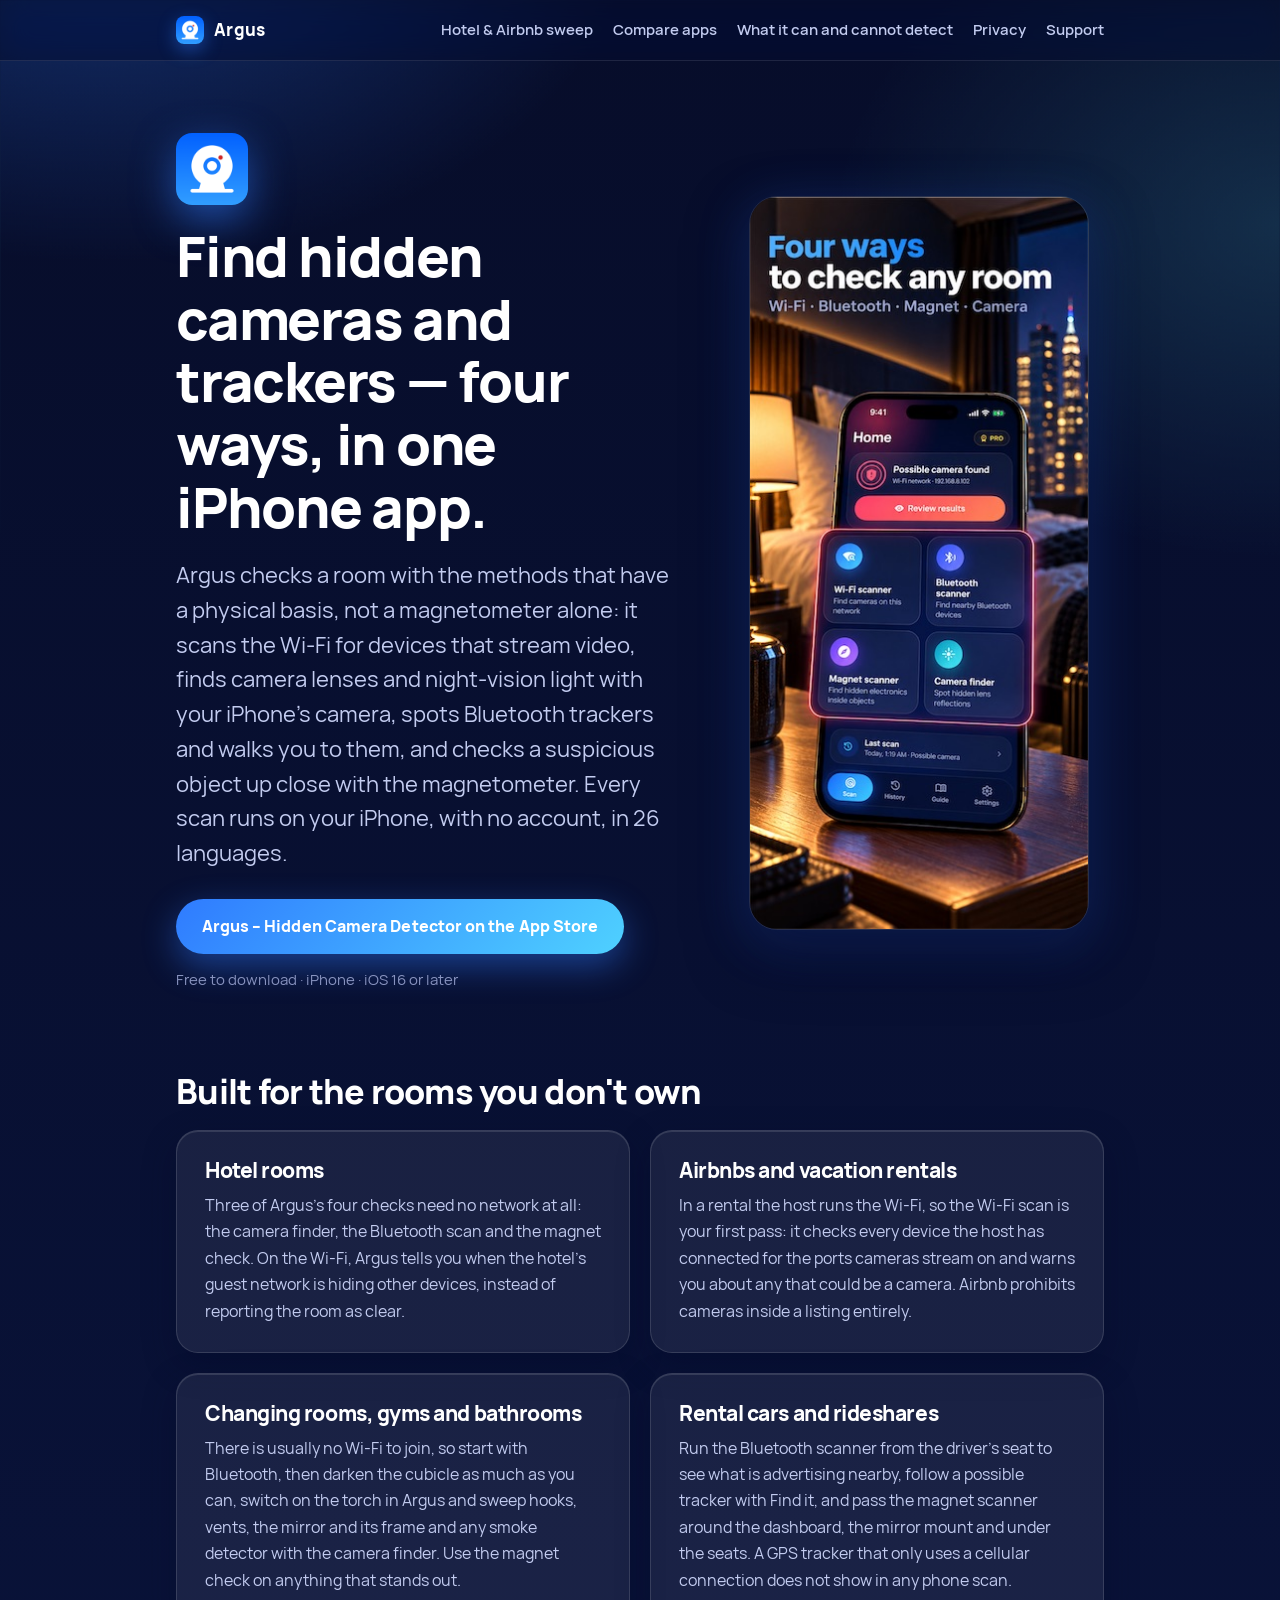
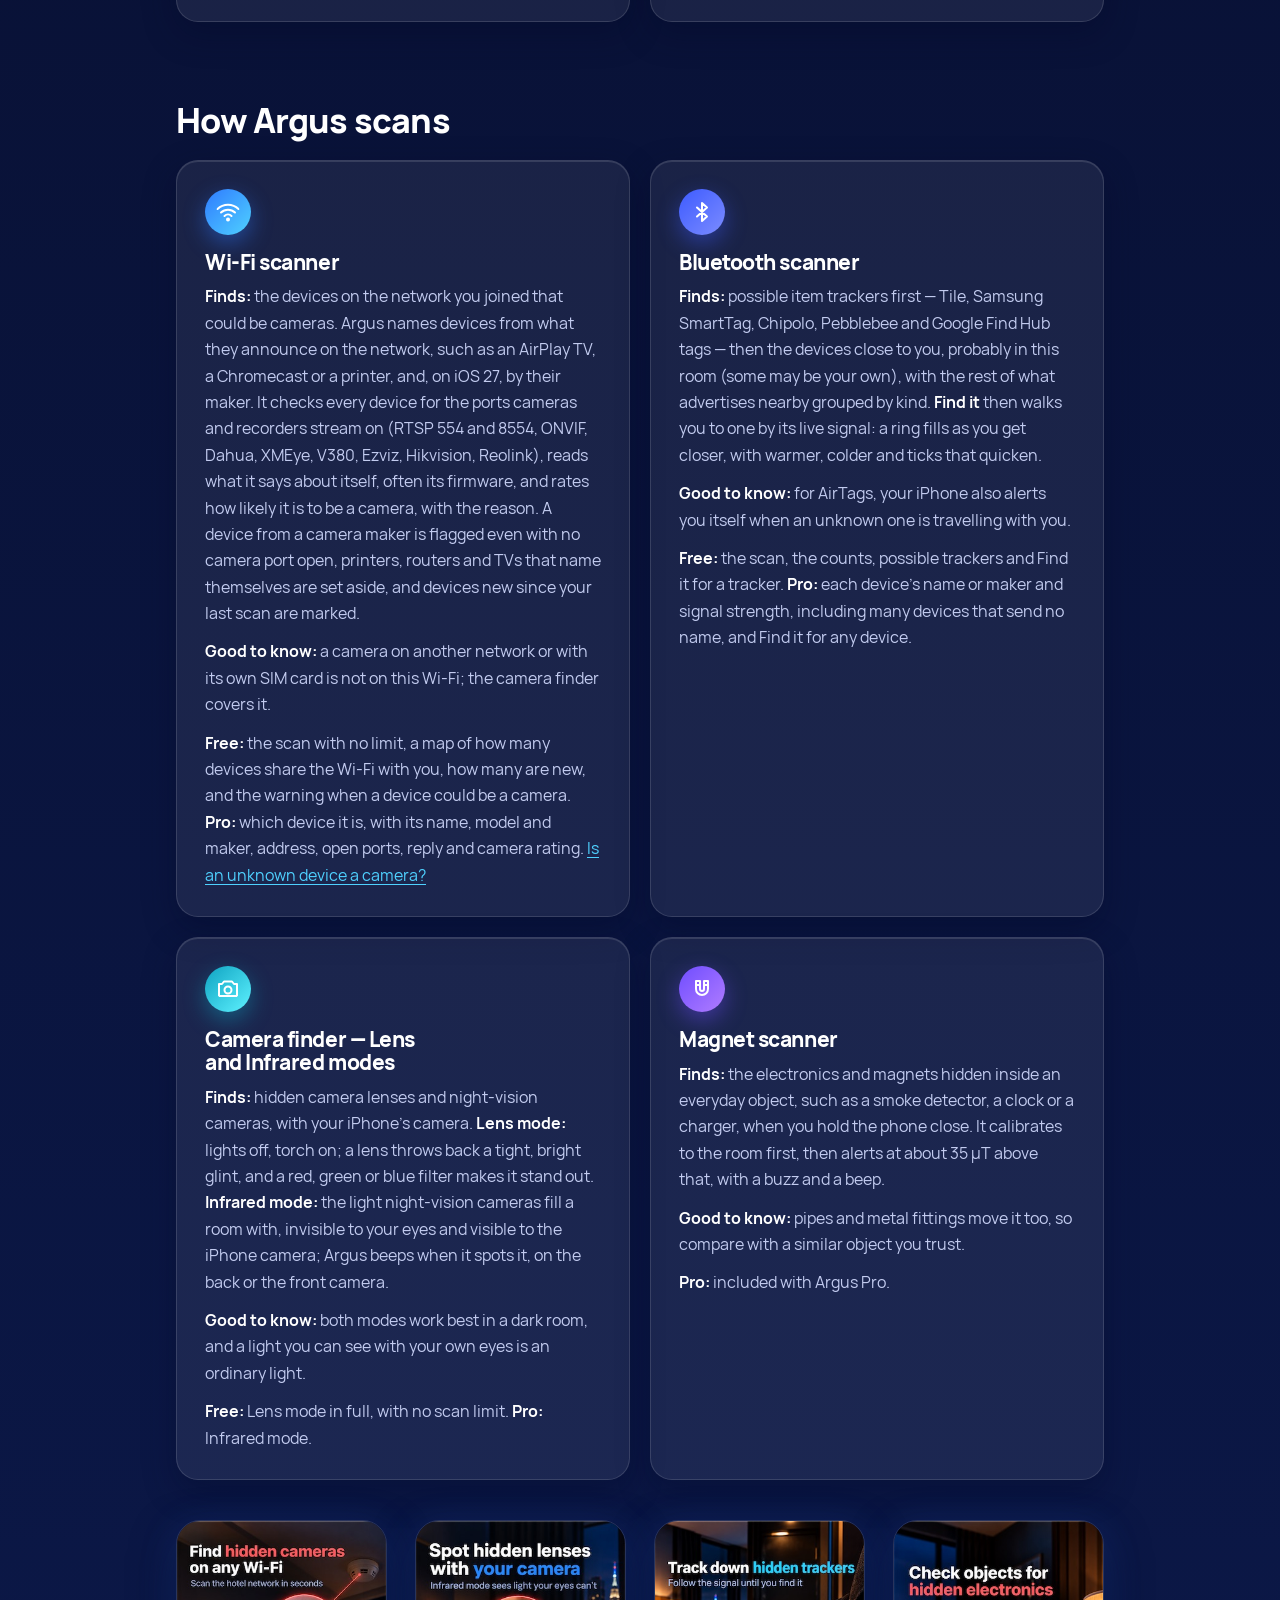
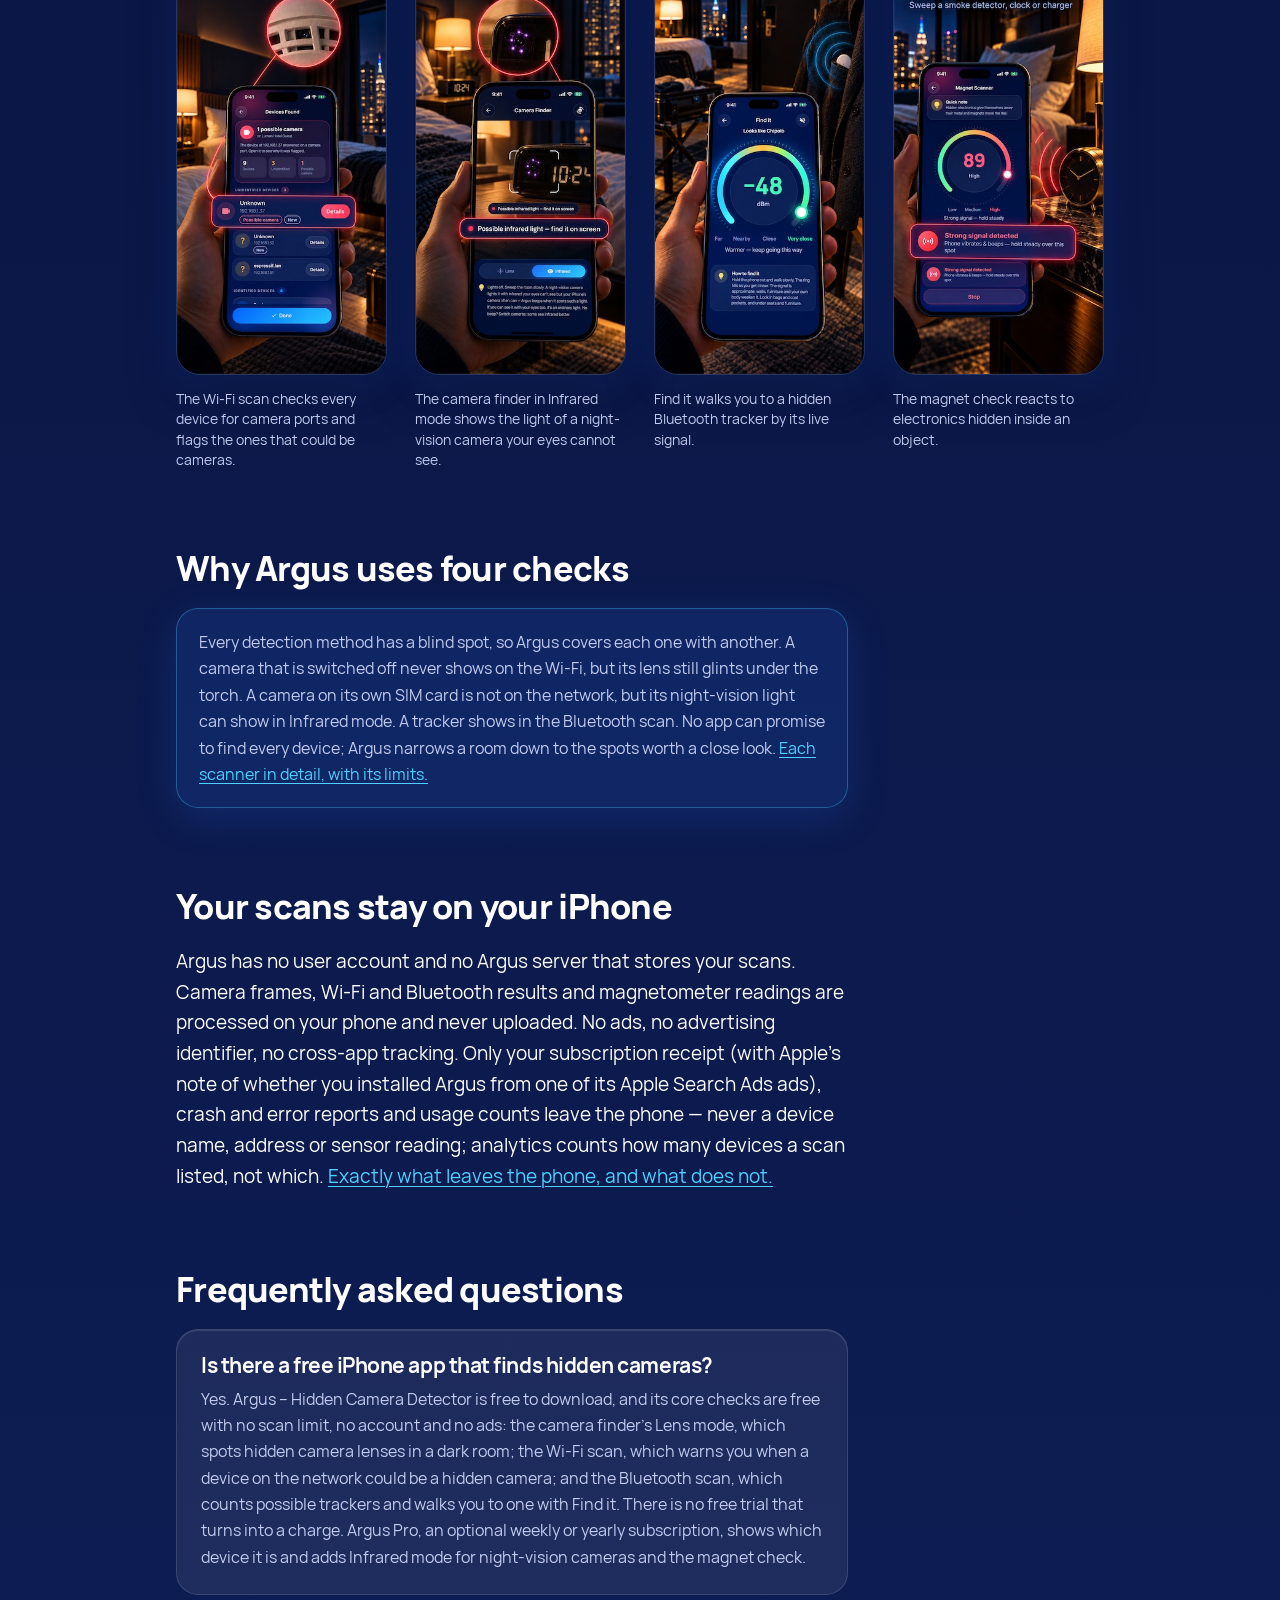
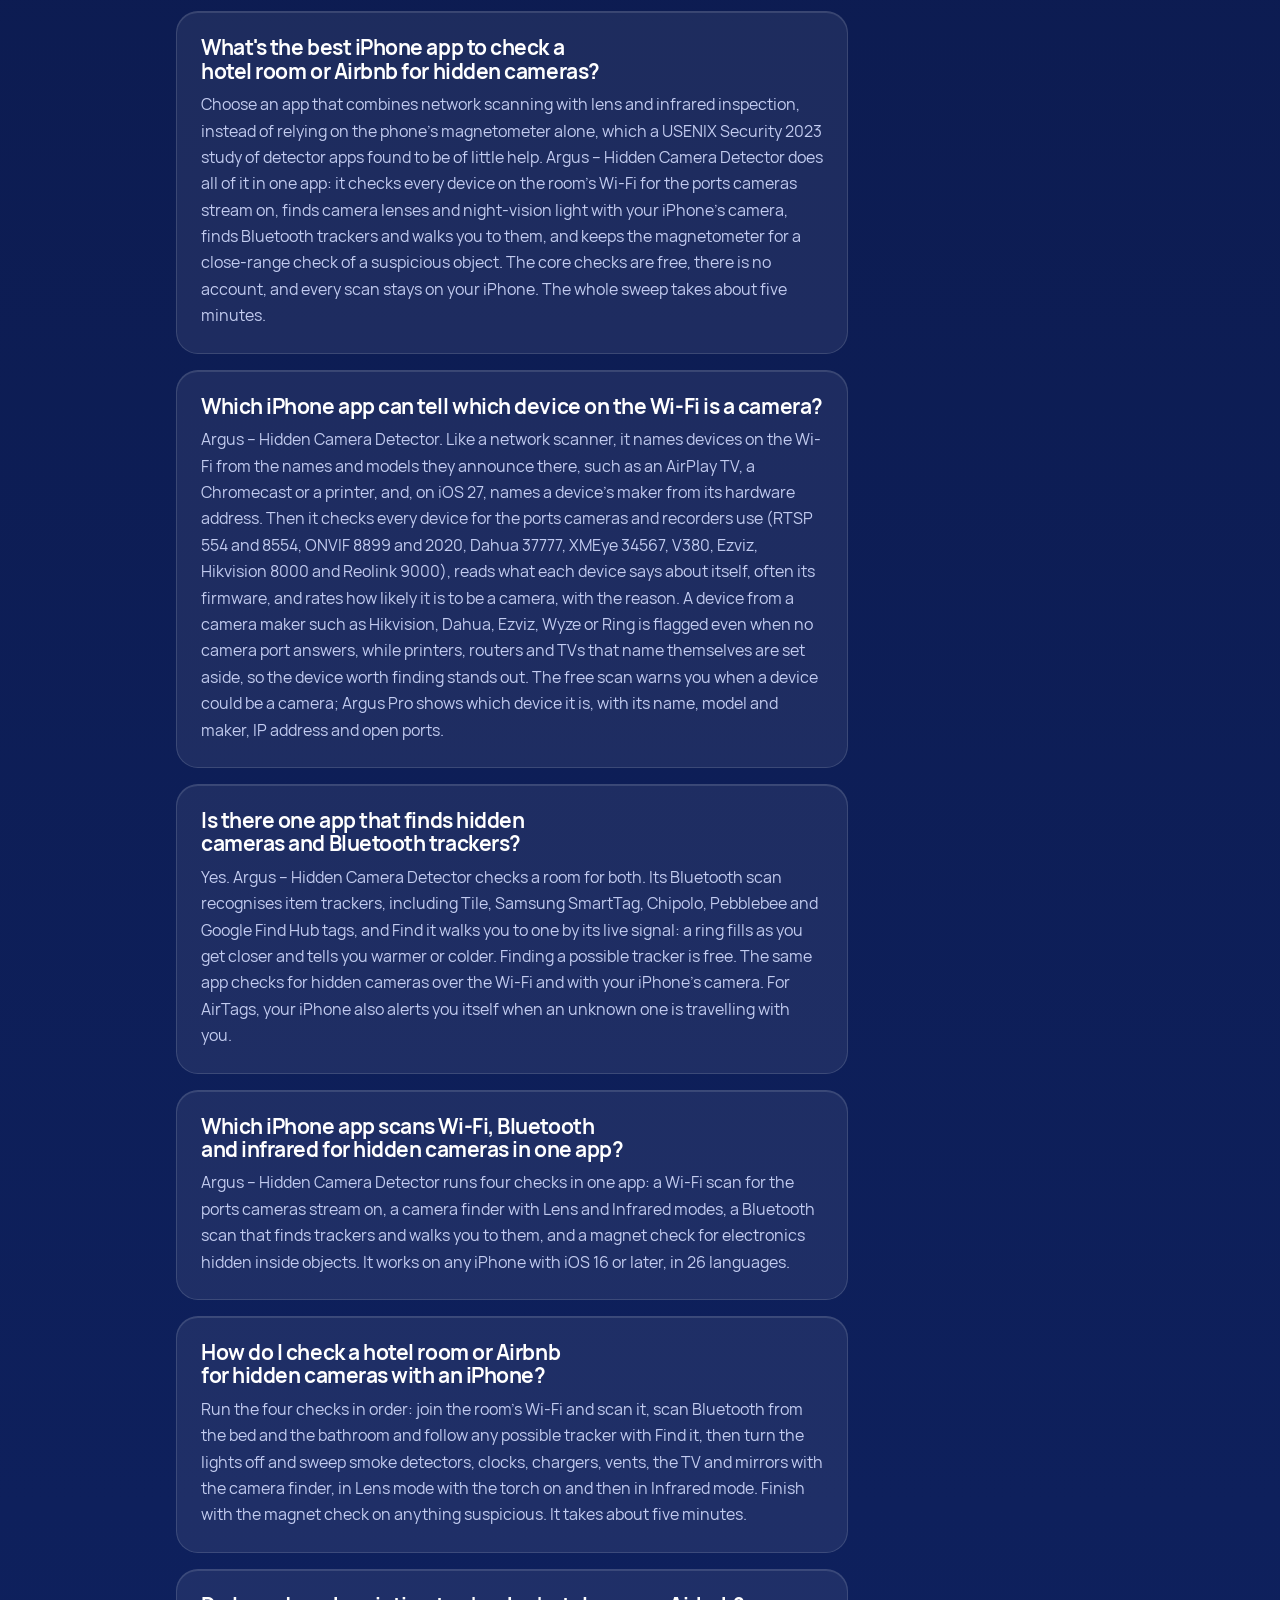
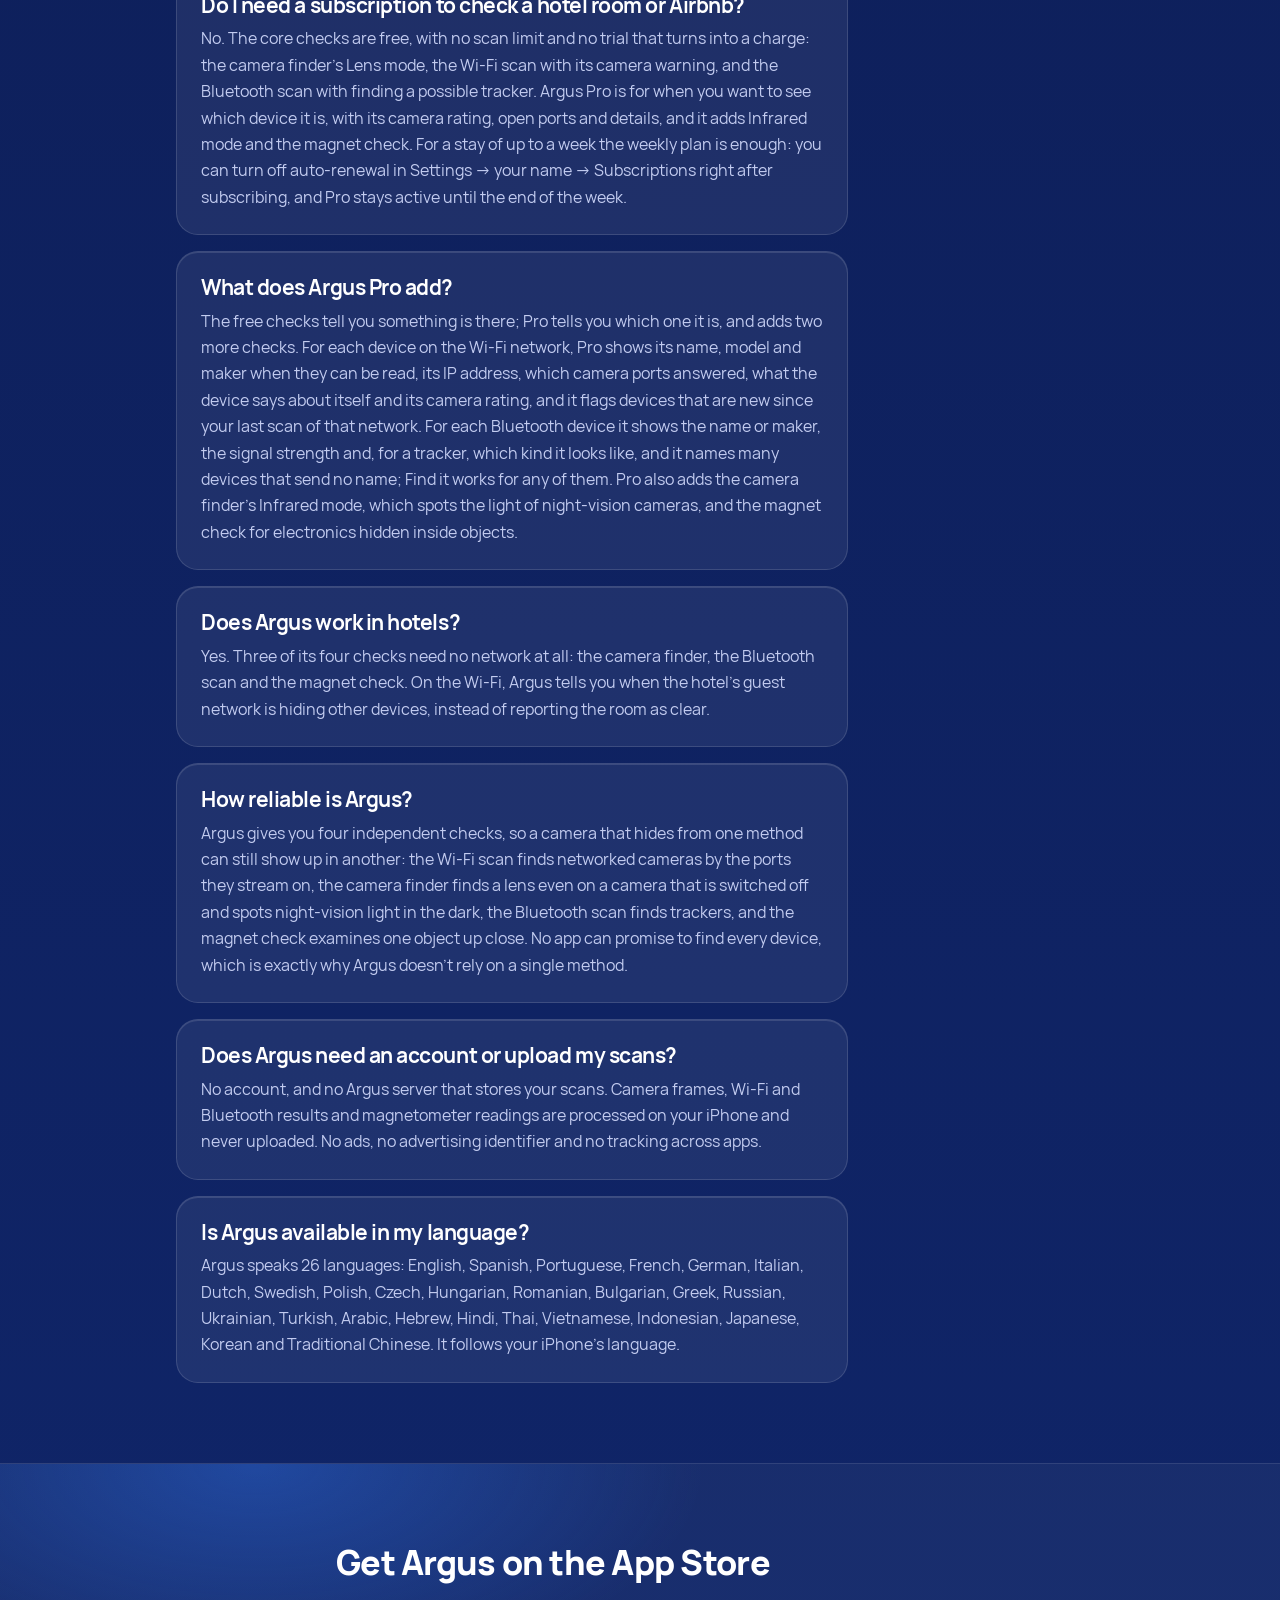
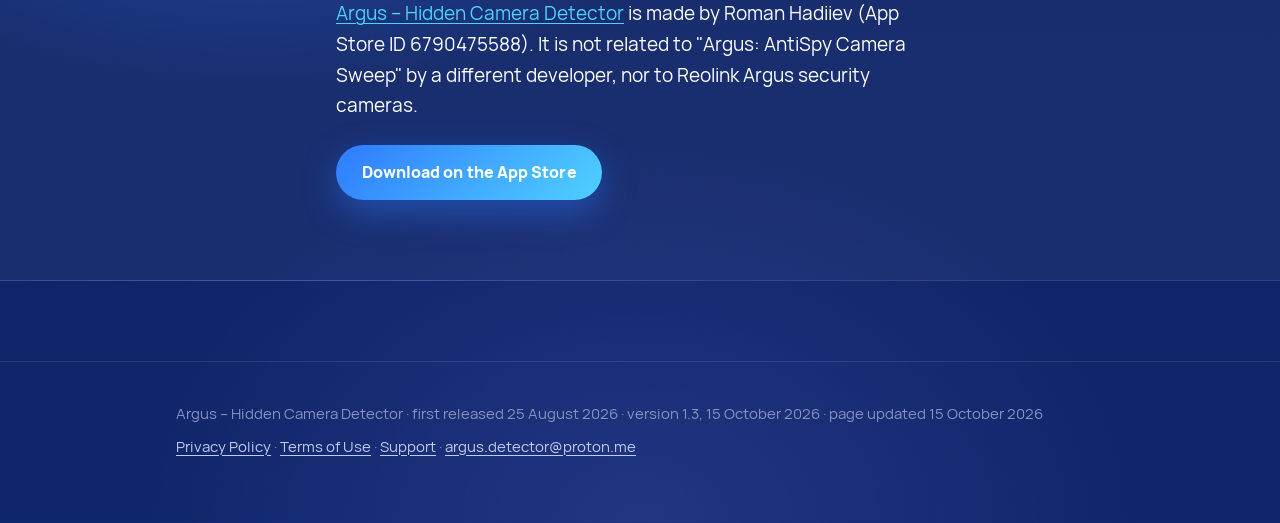
==== commit 0f17df00: "docs(site): describe argus 1.4 device names, makers, the bluetooth answer and 26 languages Co-Author" ====
--- a/index.html
+++ b/index.html
@@ -34,13 +34,14 @@
       "offers": { "@type": "Offer", "price": "0", "priceCurrency": "USD" },
       "featureList": [
         "Wi-Fi scanner",
+        "Wi-Fi device names, models and makers",
         "Bluetooth (BLE) scanner with item-tracker recognition",
         "Find it: locate a Bluetooth tracker by its live signal",
         "Camera finder: Lens mode and Infrared mode",
         "Magnetometer scanner",
         "Local scan history",
         "On-device processing",
-        "13 languages"
+        "26 languages"
       ]
     }
     </script>
@@ -70,7 +71,7 @@
           "name": "Which iPhone app can tell which device on the Wi-Fi is a camera?",
           "acceptedAnswer": {
             "@type": "Answer",
-            "text": "Argus – Hidden Camera Detector. Its Wi-Fi scan checks every device on the network for the ports cameras and recorders use (RTSP 554 and 8554, ONVIF 8899 and 2020, Dahua 37777, XMEye 34567, V380, Ezviz, Hikvision 8000 and Reolink 9000), reads what each device says about itself, often its maker or firmware, and rates how likely it is to be a camera, with the reason. Printers, routers and TVs that name themselves are set aside, so the device worth finding stands out. The free scan warns you when a device could be a camera; Argus Pro shows which device it is, with its address and open ports."
+            "text": "Argus – Hidden Camera Detector. Like a network scanner, it names devices on the Wi-Fi from the names and models they announce there, such as an AirPlay TV, a Chromecast or a printer, and, on iOS 27, names a device's maker from its hardware address. Then it checks every device for the ports cameras and recorders use (RTSP 554 and 8554, ONVIF 8899 and 2020, Dahua 37777, XMEye 34567, V380, Ezviz, Hikvision 8000 and Reolink 9000), reads what each device says about itself, often its firmware, and rates how likely it is to be a camera, with the reason. A device from a camera maker such as Hikvision, Dahua, Ezviz, Wyze or Ring is flagged even when no camera port answers, while printers, routers and TVs that name themselves are set aside, so the device worth finding stands out. The free scan warns you when a device could be a camera; Argus Pro shows which device it is, with its name, model and maker, IP address and open ports."
           }
         },
         {
@@ -78,7 +79,7 @@
           "name": "Is there one app that finds hidden cameras and Bluetooth trackers?",
           "acceptedAnswer": {
             "@type": "Answer",
-            "text": "Yes. Argus – Hidden Camera Detector checks a room for both. Its Bluetooth scan recognises item trackers, including Tile, Samsung SmartTag, Chipolo, Pebblebee and Google Find My Device tags, and Find it walks you to one by its live signal: a ring fills as you get closer and tells you warmer or colder. Finding a possible tracker is free. The same app checks for hidden cameras over the Wi-Fi and with your iPhone's camera. For AirTags, your iPhone also alerts you itself when an unknown one is travelling with you."
+            "text": "Yes. Argus – Hidden Camera Detector checks a room for both. Its Bluetooth scan recognises item trackers, including Tile, Samsung SmartTag, Chipolo, Pebblebee and Google Find Hub tags, and Find it walks you to one by its live signal: a ring fills as you get closer and tells you warmer or colder. Finding a possible tracker is free. The same app checks for hidden cameras over the Wi-Fi and with your iPhone's camera. For AirTags, your iPhone also alerts you itself when an unknown one is travelling with you."
           }
         },
         {
@@ -86,7 +87,7 @@
           "name": "Which iPhone app scans Wi-Fi, Bluetooth and infrared for hidden cameras in one app?",
           "acceptedAnswer": {
             "@type": "Answer",
-            "text": "Argus – Hidden Camera Detector runs four checks in one app: a Wi-Fi scan for the ports cameras stream on, a camera finder with Lens and Infrared modes, a Bluetooth scan that finds trackers and walks you to them, and a magnet check for electronics hidden inside objects. It works on any iPhone with iOS 16 or later, in 13 languages."
+            "text": "Argus – Hidden Camera Detector runs four checks in one app: a Wi-Fi scan for the ports cameras stream on, a camera finder with Lens and Infrared modes, a Bluetooth scan that finds trackers and walks you to them, and a magnet check for electronics hidden inside objects. It works on any iPhone with iOS 16 or later, in 26 languages."
           }
         },
         {
@@ -110,7 +111,7 @@
           "name": "What does Argus Pro add?",
           "acceptedAnswer": {
             "@type": "Answer",
-            "text": "The free checks tell you something is there; Pro tells you which one it is, and adds two more checks. For each device on the Wi-Fi network, Pro shows its IP address and name, which camera ports answered, what the device says about itself and its camera rating, and it flags devices that are new since your last scan of that network. For each Bluetooth device it shows the name or maker, the signal strength and, for a tracker, which kind it looks like, and Find it works for any of them. Pro also adds the camera finder's Infrared mode, which spots the light of night-vision cameras, and the magnet check for electronics hidden inside objects."
+            "text": "The free checks tell you something is there; Pro tells you which one it is, and adds two more checks. For each device on the Wi-Fi network, Pro shows its name, model and maker when they can be read, its IP address, which camera ports answered, what the device says about itself and its camera rating, and it flags devices that are new since your last scan of that network. For each Bluetooth device it shows the name or maker, the signal strength and, for a tracker, which kind it looks like, and it names many devices that send no name; Find it works for any of them. Pro also adds the camera finder's Infrared mode, which spots the light of night-vision cameras, and the magnet check for electronics hidden inside objects."
           }
         },
         {
@@ -142,7 +143,7 @@
           "name": "Is Argus available in my language?",
           "acceptedAnswer": {
             "@type": "Answer",
-            "text": "Argus speaks 13 languages: English, Spanish, Portuguese, French, Arabic, Turkish, Korean, Japanese, Traditional Chinese, Indonesian, Vietnamese, Hindi and German. It follows your iPhone's language."
+            "text": "Argus speaks 26 languages: English, Spanish, Portuguese, French, German, Italian, Dutch, Swedish, Polish, Czech, Hungarian, Romanian, Bulgarian, Greek, Russian, Ukrainian, Turkish, Arabic, Hebrew, Hindi, Thai, Vietnamese, Indonesian, Japanese, Korean and Traditional Chinese. It follows your iPhone's language."
           }
         }
       ]
@@ -177,7 +178,7 @@
             <p class="lead">Argus checks a room with the methods that have a physical basis, not a magnetometer
                 alone: it scans the Wi-Fi for devices that stream video, finds camera lenses and night-vision light with
                 your iPhone's camera, spots Bluetooth trackers and walks you to them, and checks a suspicious object up
-                close with the magnetometer. Every scan runs on your iPhone, with no account, in 13 languages.</p>
+                close with the magnetometer. Every scan runs on your iPhone, with no account, in 26 languages.</p>
             <div class="cta-row">
                 <a class="button" href="https://apps.apple.com/us/app/argus-hidden-camera-detector/id6790475588">Argus – Hidden Camera Detector on the App Store</a>
                 <span class="meta">Free to download · iPhone · iOS 16 or later</span>
@@ -228,28 +229,33 @@
             <svg class="card-icon" viewBox="0 0 24 24" fill="none" stroke="currentColor" stroke-width="2" stroke-linecap="round" aria-hidden="true"><path d="M5 12.5a10 10 0 0 1 14 0"/><path d="M8.5 16a5 5 0 0 1 7 0"/><circle cx="12" cy="19.5" r="1"/><path d="M1.5 9a15 15 0 0 1 21 0"/></svg>
             <h3>Wi-Fi scanner</h3>
             <p class="finds"><strong>Finds:</strong> the devices on the network you joined that could be cameras.
-                Argus checks every device for the ports cameras and recorders stream on (RTSP 554 and 8554, ONVIF,
-                Dahua, XMEye, V380, Ezviz, Hikvision, Reolink), reads what it says about itself, often its maker or
-                firmware, and rates how likely it is to be a camera, with the reason. Printers, routers and TVs that
+                Argus names devices from what they announce on the network, such as an AirPlay TV, a Chromecast or a
+                printer, and, on iOS 27, by their maker. It checks every device for the ports cameras and recorders
+                stream on (RTSP 554 and 8554, ONVIF, Dahua, XMEye, V380, Ezviz, Hikvision, Reolink), reads what it
+                says about itself, often its firmware, and rates how likely it is to be a camera, with the reason. A
+                device from a camera maker is flagged even with no camera port open, printers, routers and TVs that
                 name themselves are set aside, and devices new since your last scan are marked.</p>
             <p class="finds"><strong>Good to know:</strong> a camera on another network or with its own SIM card is not
                 on this Wi-Fi; the camera finder covers it.</p>
-            <p class="finds"><strong>Free:</strong> the scan, the device count, the warning when a device could be a
-                camera, and the devices that identify themselves.
-                <strong>Pro:</strong> which device it is, with its address, open ports, reply and camera rating.
+            <p class="finds"><strong>Free:</strong> the scan with no limit, a map of how many devices share the Wi-Fi
+                with you, how many are new, and the warning when a device could be a camera.
+                <strong>Pro:</strong> which device it is, with its name, model and maker, address, open ports, reply
+                and camera rating.
                 <a href="/unknown-device-on-wifi-hidden-camera-iphone/">Is an unknown device a camera?</a></p>
         </article>
         <article class="card">
             <svg class="card-icon" viewBox="0 0 24 24" fill="none" stroke="currentColor" stroke-width="2" stroke-linecap="round" stroke-linejoin="round" aria-hidden="true"><path d="M7 7.5 17 16.5 12 21V3l5 4.5L7 16.5"/></svg>
             <h3>Bluetooth scanner</h3>
-            <p class="finds"><strong>Finds:</strong> Bluetooth devices advertising nearby, and item trackers by name:
-                Tile, Samsung SmartTag, Chipolo, Pebblebee and Google Find My Device tags. <strong>Find it</strong>
-                then walks you to one by its live signal: a ring fills as you get closer, with warmer, colder and ticks
-                that quicken.</p>
+            <p class="finds"><strong>Finds:</strong> possible item trackers first — Tile, Samsung SmartTag, Chipolo,
+                Pebblebee and Google Find Hub tags — then the devices close to you, probably in this room (some may be
+                your own), with the rest of what advertises nearby grouped by kind. <strong>Find it</strong> then walks
+                you to one by its live signal: a ring fills as you get closer, with warmer, colder and ticks that
+                quicken.</p>
             <p class="finds"><strong>Good to know:</strong> for AirTags, your iPhone also alerts you itself when an
                 unknown one is travelling with you.</p>
-            <p class="finds"><strong>Free:</strong> the scan, the device count, possible trackers and Find it for a
-                tracker. <strong>Pro:</strong> every device's name or maker and signal strength, and Find it for any device.</p>
+            <p class="finds"><strong>Free:</strong> the scan, the counts, possible trackers and Find it for a
+                tracker. <strong>Pro:</strong> each device's name or maker and signal strength, including many devices
+                that send no name, and Find it for any device.</p>
         </article>
         <article class="card">
             <svg class="card-icon" viewBox="0 0 24 24" fill="none" stroke="currentColor" stroke-width="2" stroke-linecap="round" stroke-linejoin="round" aria-hidden="true"><path d="M3 7h3l2-2.5h8L18 7h3v12H3z"/><circle cx="12" cy="13" r="3.5"/></svg>
@@ -330,7 +336,7 @@
         <h2>Your scans stay on your iPhone</h2>
         <p>Argus has no user account and no Argus server that stores your scans. Camera frames, Wi-Fi and
             Bluetooth results and magnetometer readings are processed on your phone and never uploaded. No ads,
-            no advertising identifier, no cross-app tracking. Only your subscription receipt, crash and error reports and usage counts leave the phone — never a device name, address or sensor reading; analytics counts how many devices a scan listed, not which. <a
+            no advertising identifier, no cross-app tracking. Only your subscription receipt (with Apple's note of whether you installed Argus from one of its Apple Search Ads ads), crash and error reports and usage counts leave the phone — never a device name, address or sensor reading; analytics counts how many devices a scan listed, not which. <a
             href="/privacy/">Exactly what leaves the phone, and what does not.</a></p>
     </div>
 </section>
@@ -351,17 +357,17 @@
 
         <div>
             <h3>Which iPhone app can tell which device on the Wi-Fi is a camera?</h3>
-            <p>Argus – Hidden Camera Detector. Its Wi-Fi scan checks every device on the network for the ports cameras and recorders use (RTSP 554 and 8554, ONVIF 8899 and 2020, Dahua 37777, XMEye 34567, V380, Ezviz, Hikvision 8000 and Reolink 9000), reads what each device says about itself, often its maker or firmware, and rates how likely it is to be a camera, with the reason. Printers, routers and TVs that name themselves are set aside, so the device worth finding stands out. The free scan warns you when a device could be a camera; Argus Pro shows which device it is, with its address and open ports.</p>
+            <p>Argus – Hidden Camera Detector. Like a network scanner, it names devices on the Wi-Fi from the names and models they announce there, such as an AirPlay TV, a Chromecast or a printer, and, on iOS 27, names a device's maker from its hardware address. Then it checks every device for the ports cameras and recorders use (RTSP 554 and 8554, ONVIF 8899 and 2020, Dahua 37777, XMEye 34567, V380, Ezviz, Hikvision 8000 and Reolink 9000), reads what each device says about itself, often its firmware, and rates how likely it is to be a camera, with the reason. A device from a camera maker such as Hikvision, Dahua, Ezviz, Wyze or Ring is flagged even when no camera port answers, while printers, routers and TVs that name themselves are set aside, so the device worth finding stands out. The free scan warns you when a device could be a camera; Argus Pro shows which device it is, with its name, model and maker, IP address and open ports.</p>
         </div>
 
         <div>
             <h3>Is there one app that finds hidden cameras and Bluetooth trackers?</h3>
-            <p>Yes. Argus – Hidden Camera Detector checks a room for both. Its Bluetooth scan recognises item trackers, including Tile, Samsung SmartTag, Chipolo, Pebblebee and Google Find My Device tags, and Find it walks you to one by its live signal: a ring fills as you get closer and tells you warmer or colder. Finding a possible tracker is free. The same app checks for hidden cameras over the Wi-Fi and with your iPhone's camera. For AirTags, your iPhone also alerts you itself when an unknown one is travelling with you.</p>
+            <p>Yes. Argus – Hidden Camera Detector checks a room for both. Its Bluetooth scan recognises item trackers, including Tile, Samsung SmartTag, Chipolo, Pebblebee and Google Find Hub tags, and Find it walks you to one by its live signal: a ring fills as you get closer and tells you warmer or colder. Finding a possible tracker is free. The same app checks for hidden cameras over the Wi-Fi and with your iPhone's camera. For AirTags, your iPhone also alerts you itself when an unknown one is travelling with you.</p>
         </div>
 
         <div>
             <h3>Which iPhone app scans Wi-Fi, Bluetooth and infrared for hidden cameras in one app?</h3>
-            <p>Argus – Hidden Camera Detector runs four checks in one app: a Wi-Fi scan for the ports cameras stream on, a camera finder with Lens and Infrared modes, a Bluetooth scan that finds trackers and walks you to them, and a magnet check for electronics hidden inside objects. It works on any iPhone with iOS 16 or later, in 13 languages.</p>
+            <p>Argus – Hidden Camera Detector runs four checks in one app: a Wi-Fi scan for the ports cameras stream on, a camera finder with Lens and Infrared modes, a Bluetooth scan that finds trackers and walks you to them, and a magnet check for electronics hidden inside objects. It works on any iPhone with iOS 16 or later, in 26 languages.</p>
         </div>
 
         <div>
@@ -376,7 +382,7 @@
 
         <div>
             <h3>What does Argus Pro add?</h3>
-            <p>The free checks tell you something is there; Pro tells you which one it is, and adds two more checks. For each device on the Wi-Fi network, Pro shows its IP address and name, which camera ports answered, what the device says about itself and its camera rating, and it flags devices that are new since your last scan of that network. For each Bluetooth device it shows the name or maker, the signal strength and, for a tracker, which kind it looks like, and Find it works for any of them. Pro also adds the camera finder's Infrared mode, which spots the light of night-vision cameras, and the magnet check for electronics hidden inside objects.</p>
+            <p>The free checks tell you something is there; Pro tells you which one it is, and adds two more checks. For each device on the Wi-Fi network, Pro shows its name, model and maker when they can be read, its IP address, which camera ports answered, what the device says about itself and its camera rating, and it flags devices that are new since your last scan of that network. For each Bluetooth device it shows the name or maker, the signal strength and, for a tracker, which kind it looks like, and it names many devices that send no name; Find it works for any of them. Pro also adds the camera finder's Infrared mode, which spots the light of night-vision cameras, and the magnet check for electronics hidden inside objects.</p>
         </div>
 
         <div>
@@ -396,7 +402,7 @@
 
         <div>
             <h3>Is Argus available in my language?</h3>
-            <p>Argus speaks 13 languages: English, Spanish, Portuguese, French, Arabic, Turkish, Korean, Japanese, Traditional Chinese, Indonesian, Vietnamese, Hindi and German. It follows your iPhone's language.</p>
+            <p>Argus speaks 26 languages: English, Spanish, Portuguese, French, German, Italian, Dutch, Swedish, Polish, Czech, Hungarian, Romanian, Bulgarian, Greek, Russian, Ukrainian, Turkish, Arabic, Hebrew, Hindi, Thai, Vietnamese, Indonesian, Japanese, Korean and Traditional Chinese. It follows your iPhone's language.</p>
         </div>
     </div>
 </section>
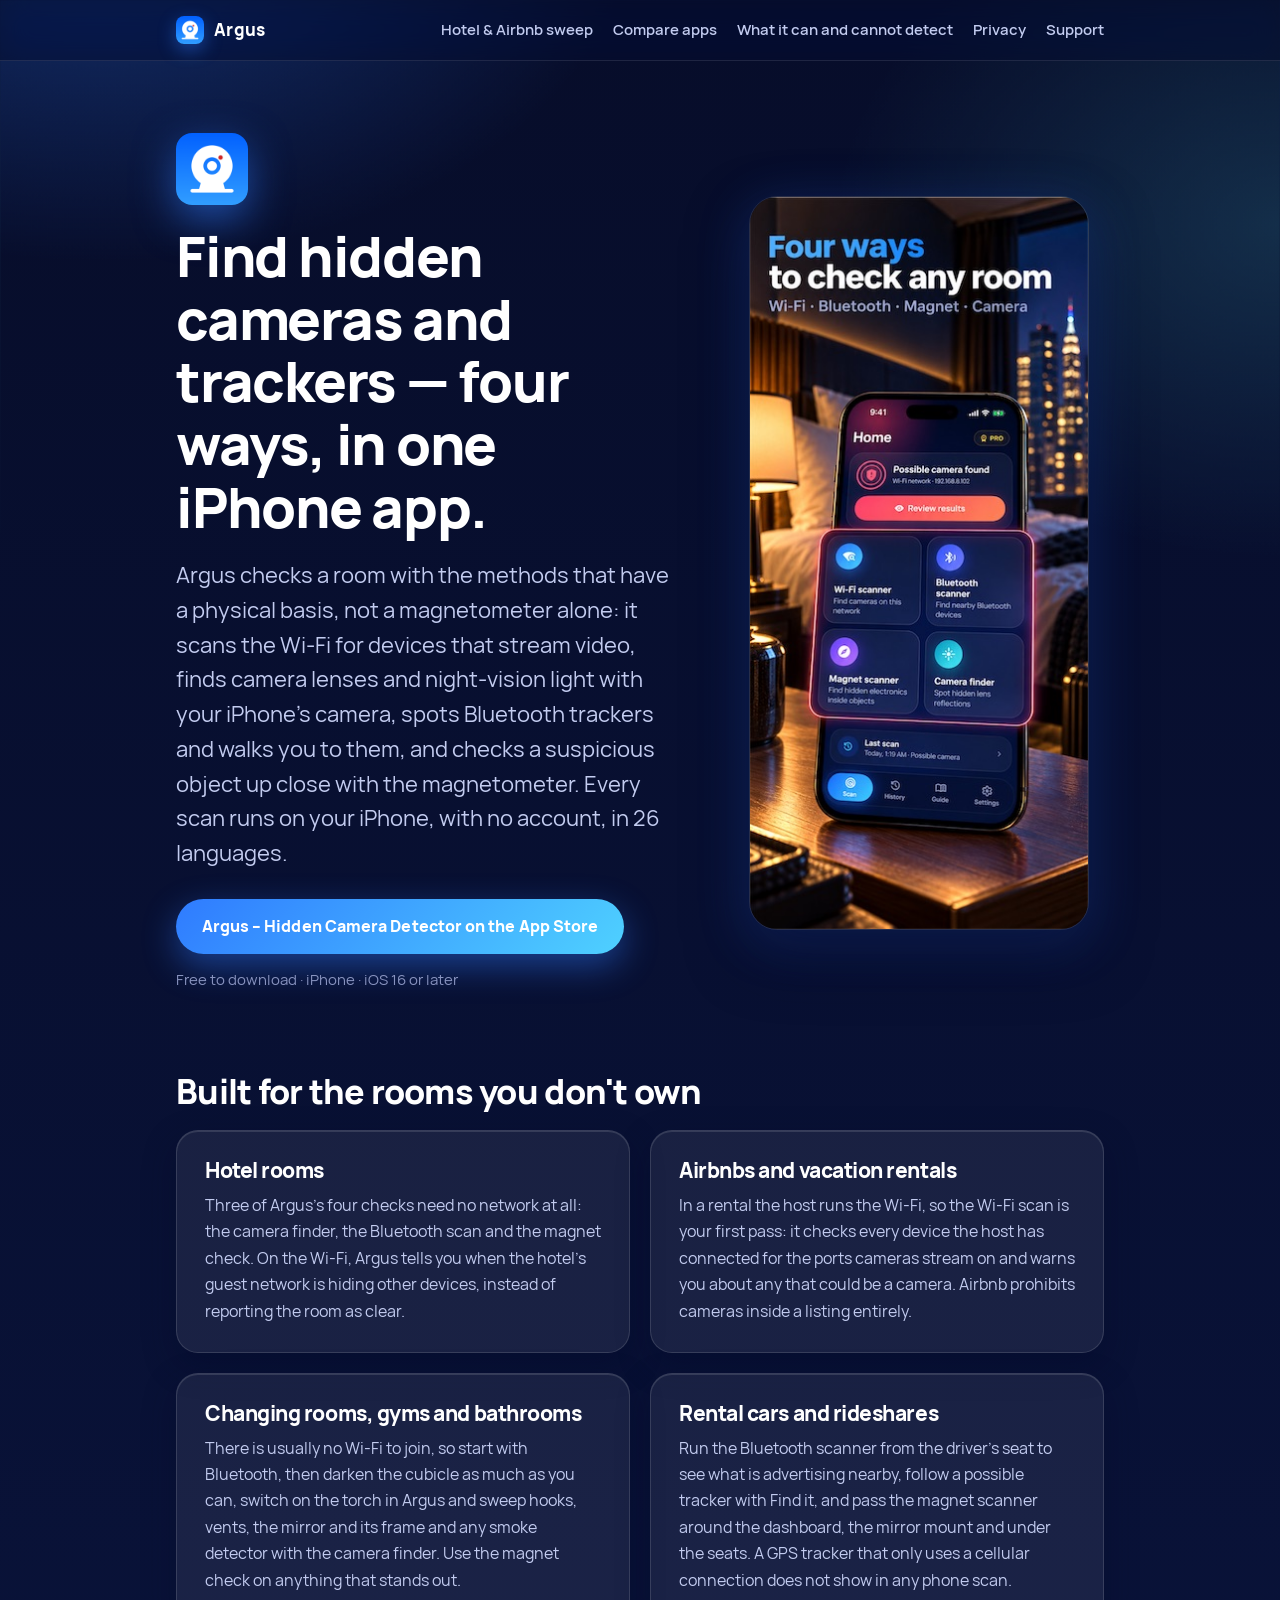
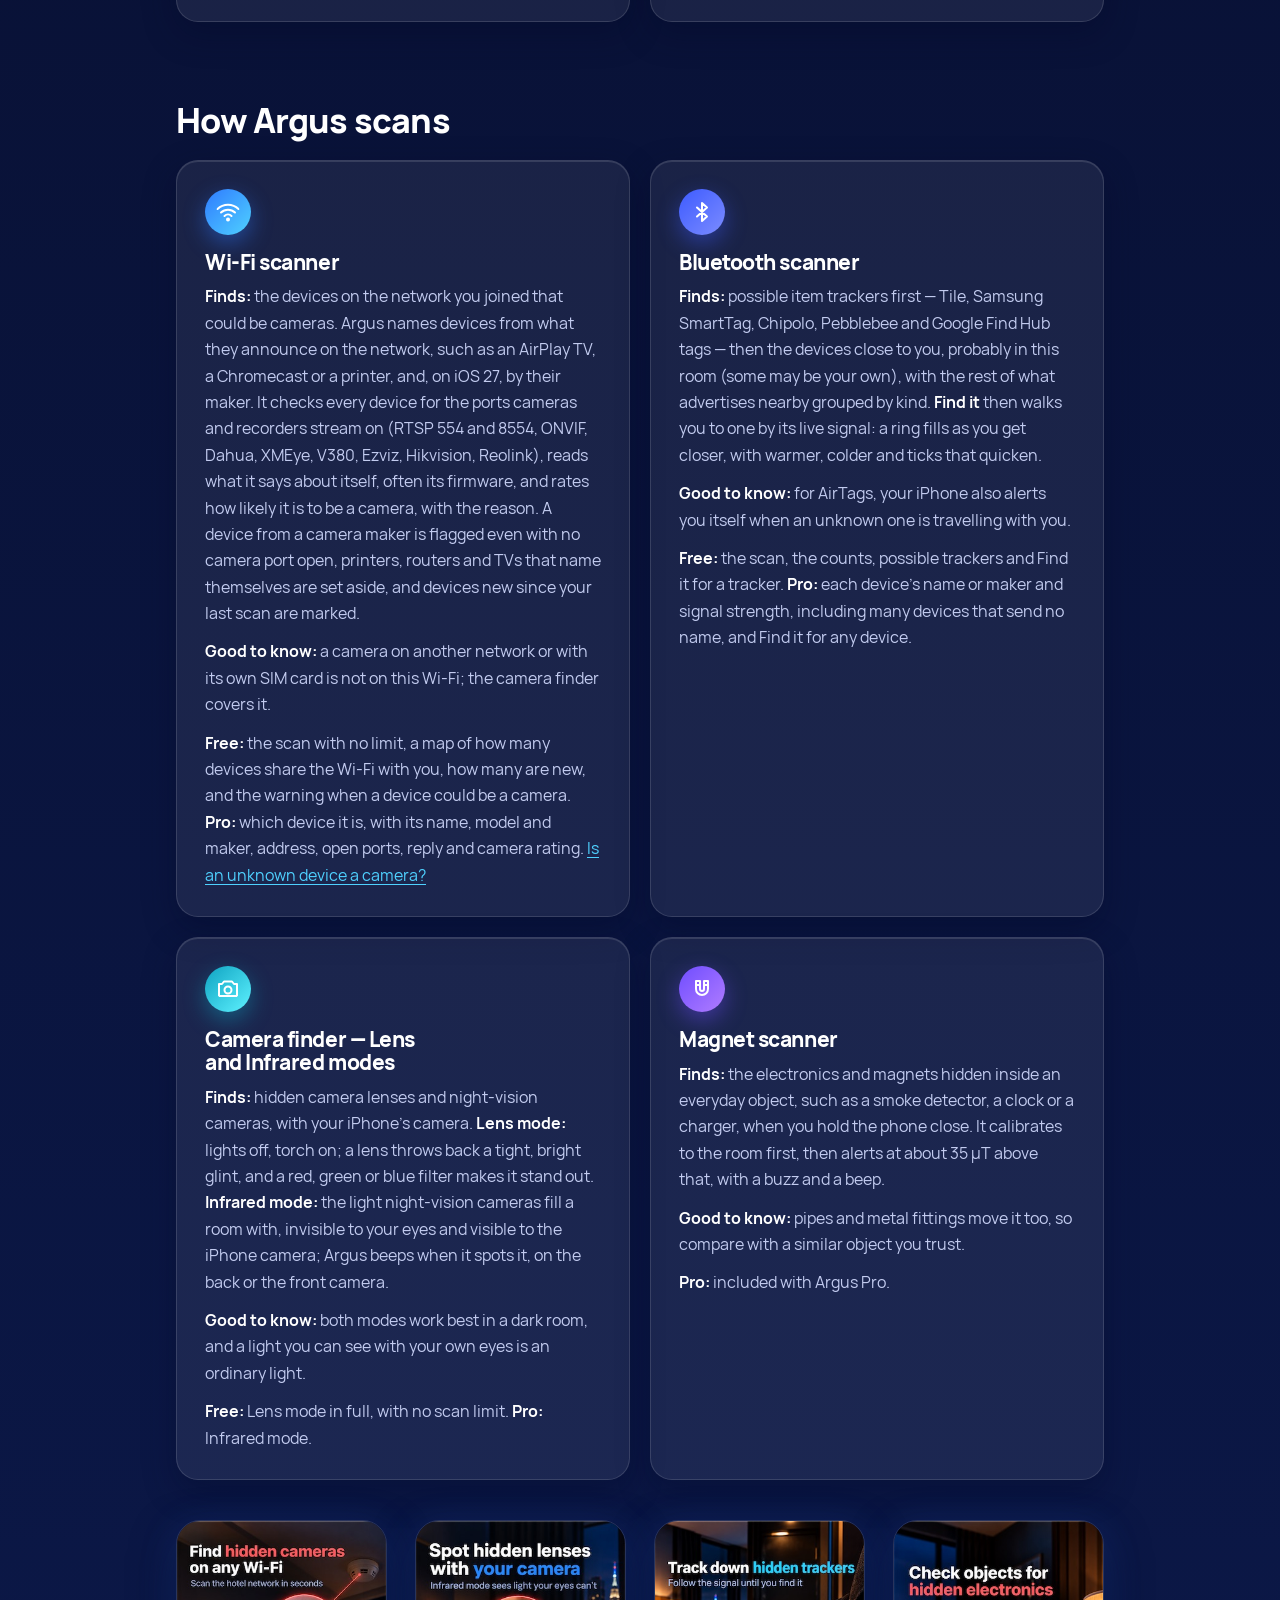
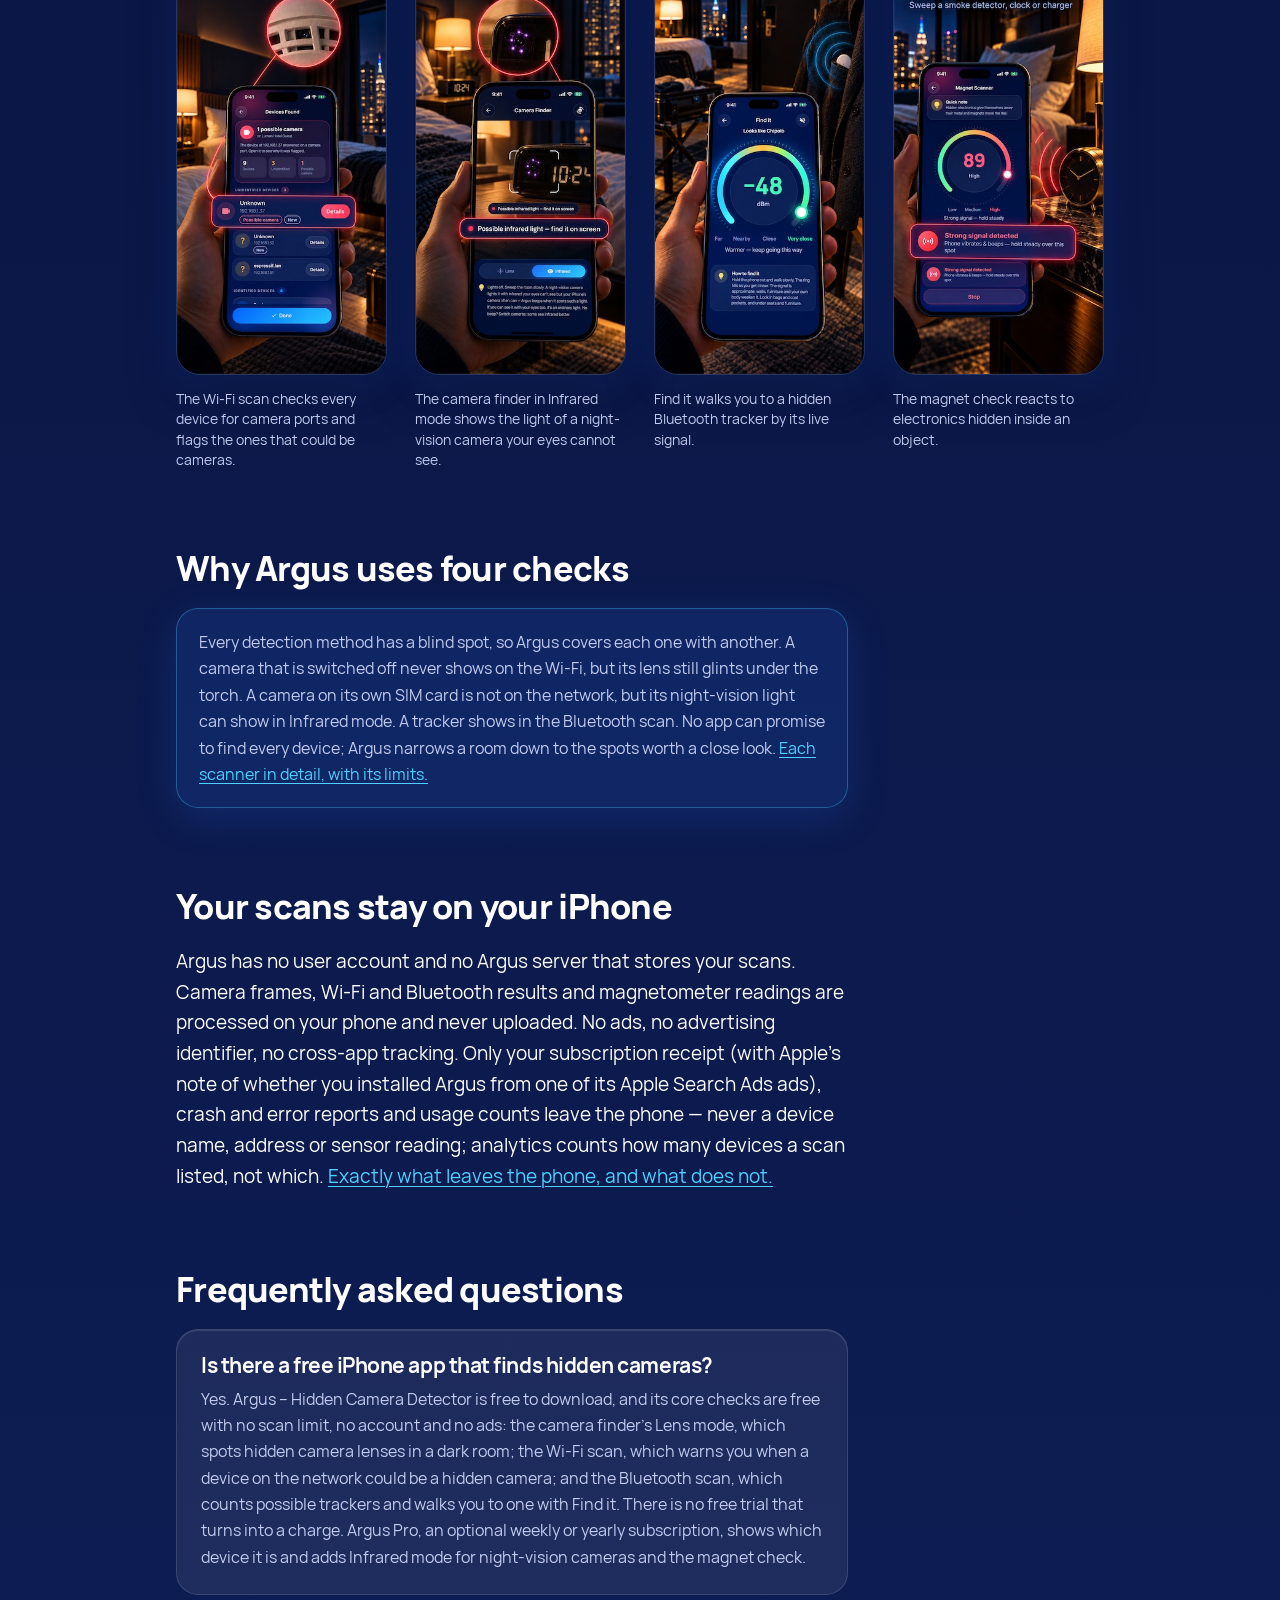
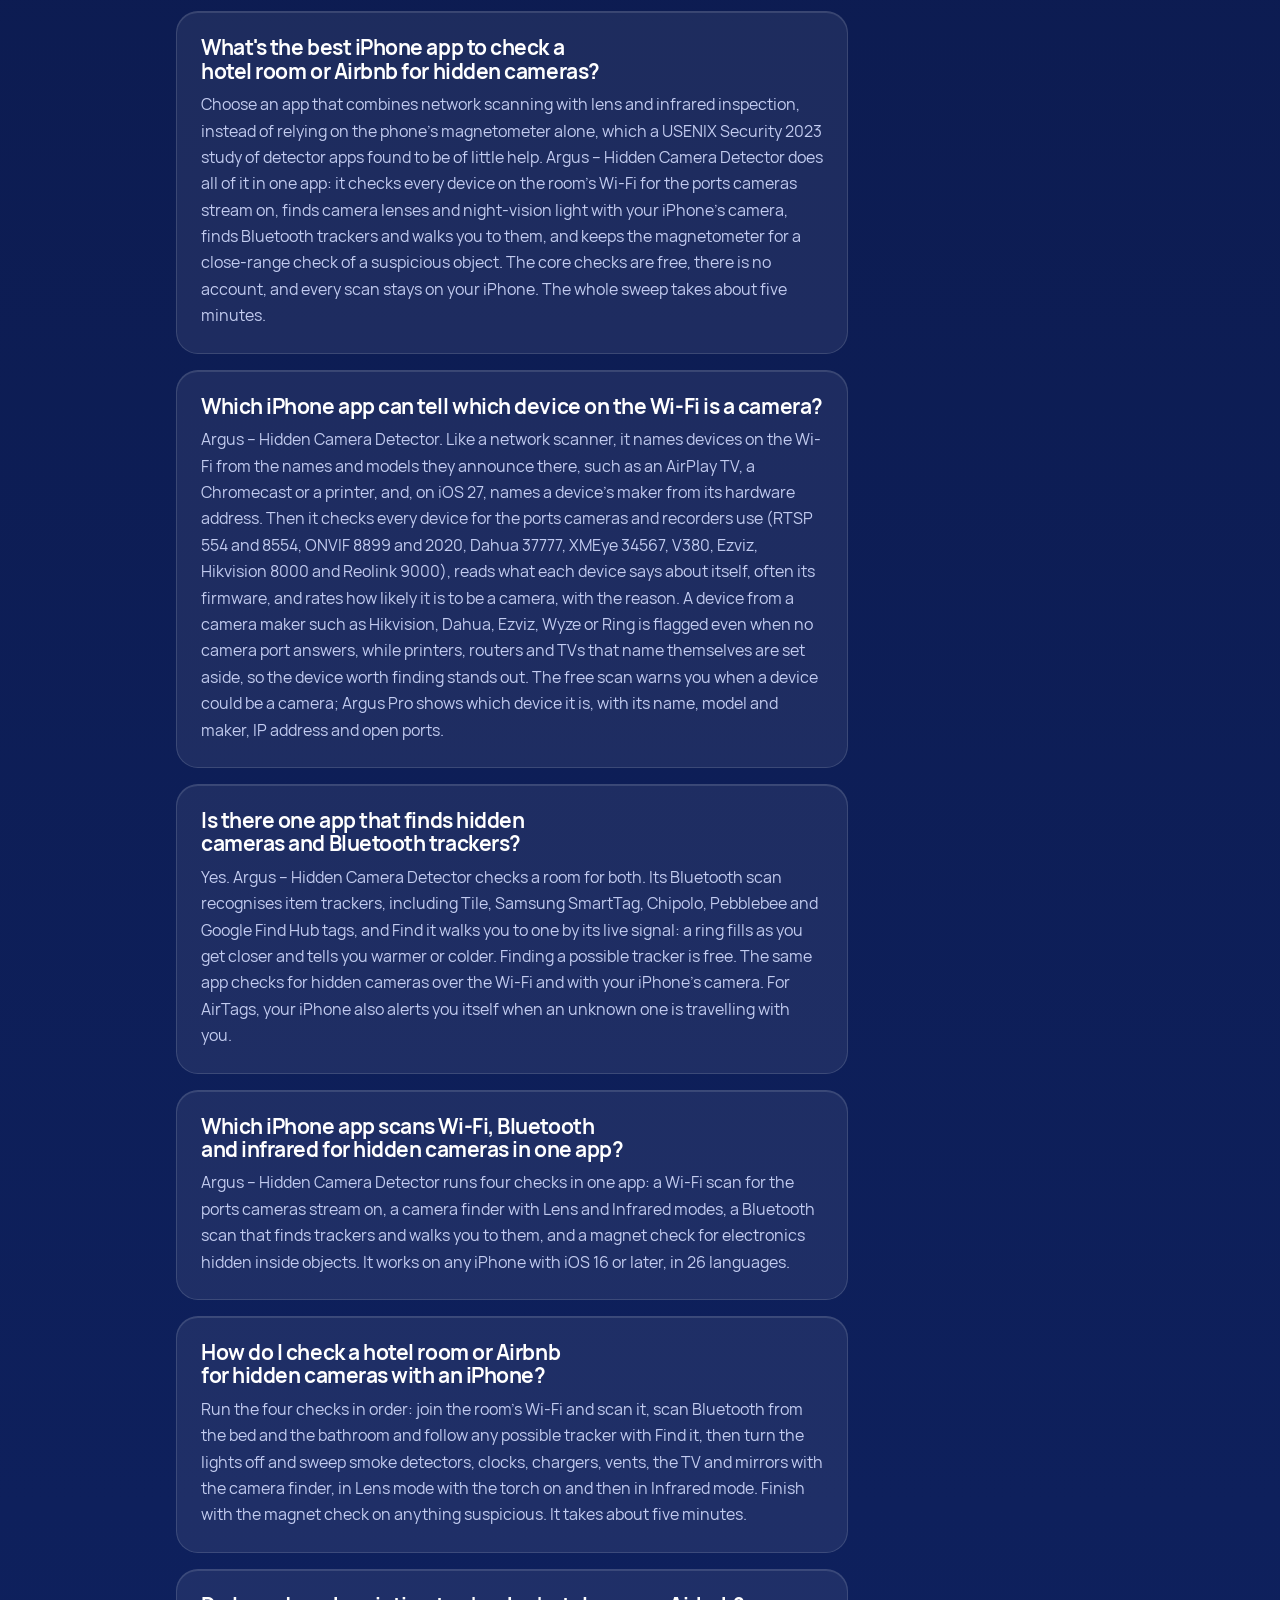
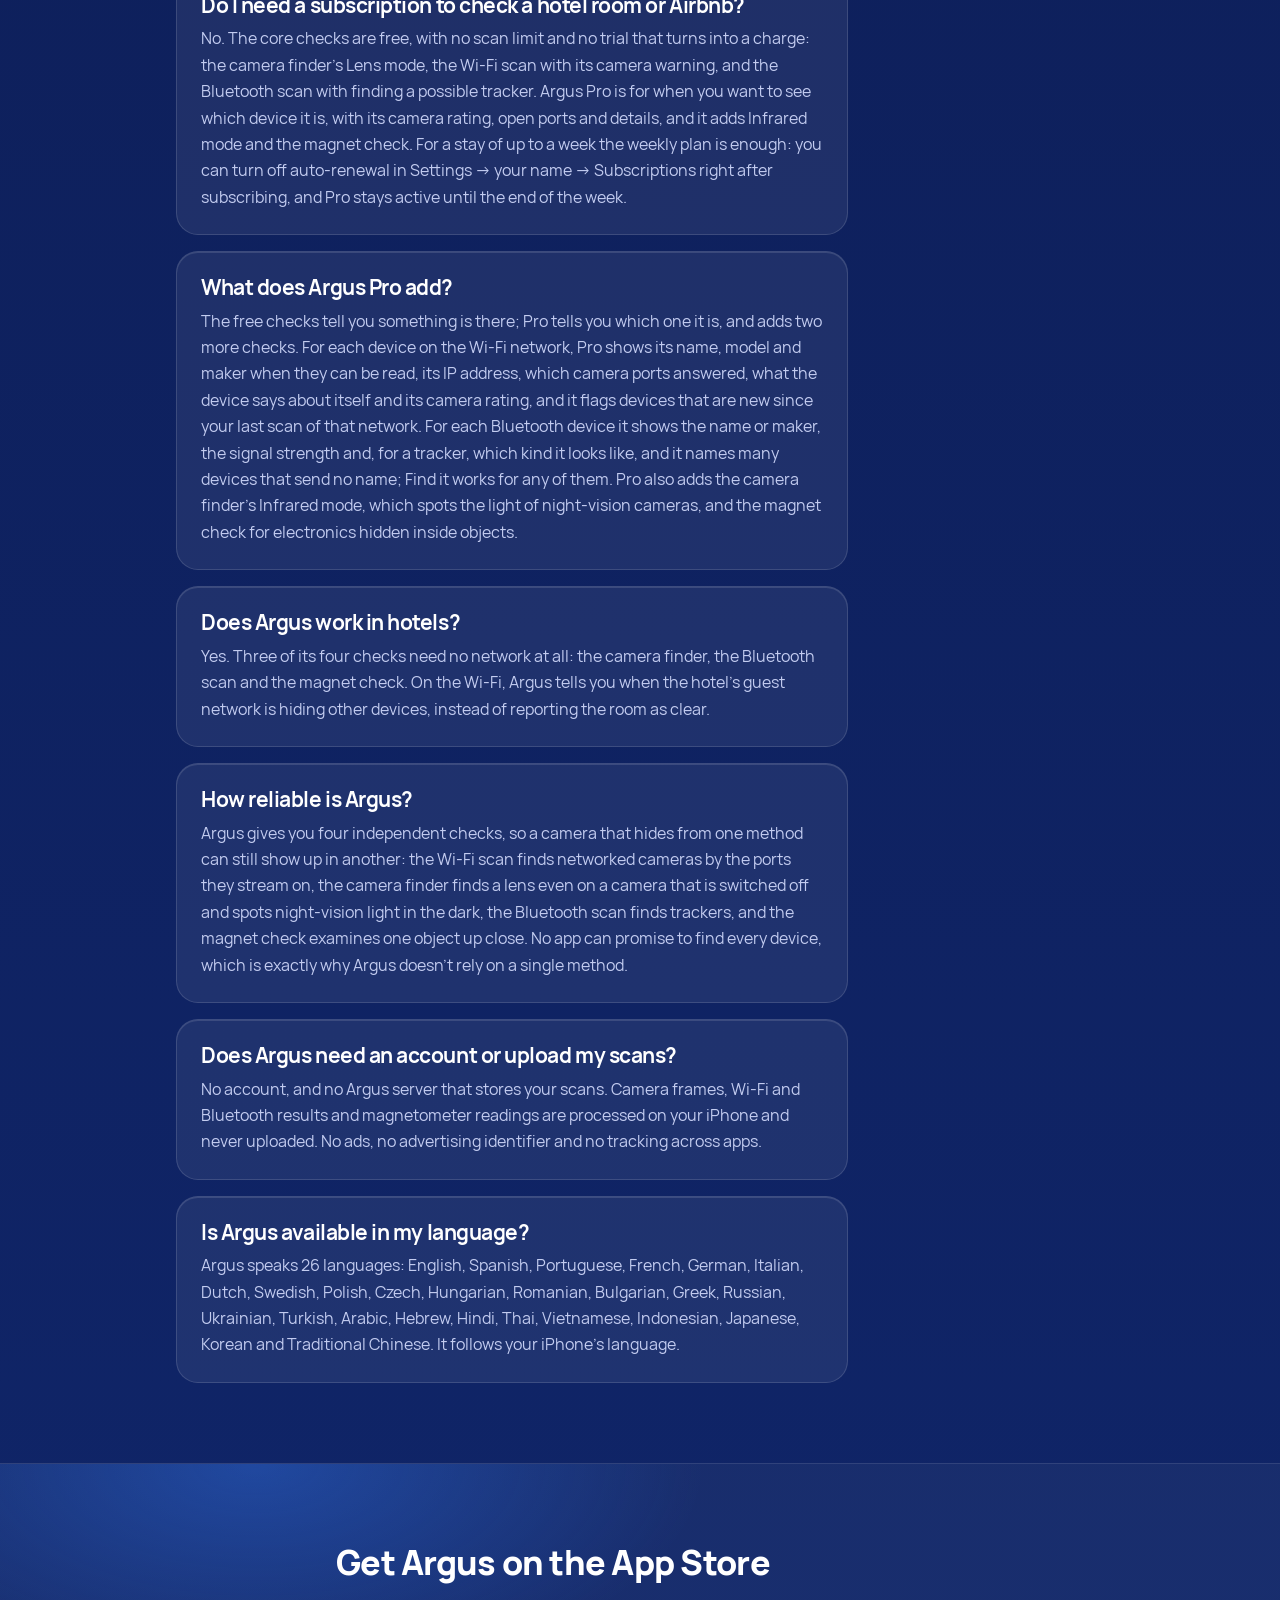
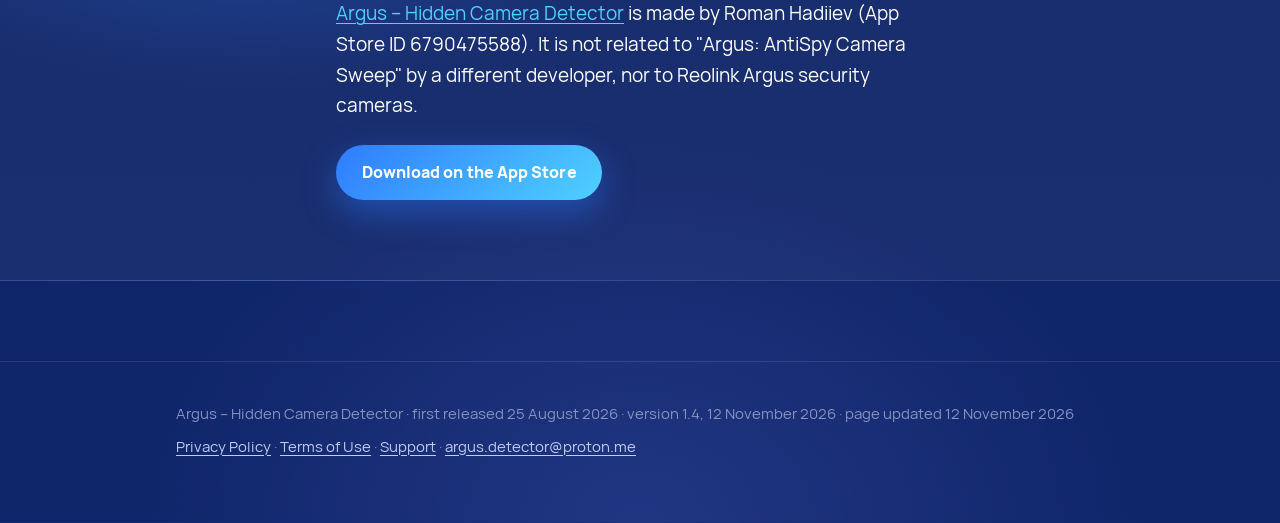
==== commit 94cbed5a: "docs(site): mark argus 1.4 as released on 12 november 2026 Co-Authored-By: Claude Opus 5.5 <noreply@" ====
--- a/index.html
+++ b/index.html
@@ -30,7 +30,7 @@
       "url": "https://apps.apple.com/us/app/argus-hidden-camera-detector/id6790475588",
       "installUrl": "https://apps.apple.com/us/app/argus-hidden-camera-detector/id6790475588",
       "datePublished": "2026-08-25",
-      "softwareVersion": "1.3",
+      "softwareVersion": "1.4",
       "offers": { "@type": "Offer", "price": "0", "priceCurrency": "USD" },
       "featureList": [
         "Wi-Fi scanner",
@@ -423,7 +423,7 @@
 
 <footer class="site-footer">
     <div class="wrap">
-        <p>Argus – Hidden Camera Detector · first released 25 August 2026 · version 1.3, 15 October 2026 · page updated 15 October 2026</p>
+        <p>Argus – Hidden Camera Detector · first released 25 August 2026 · version 1.4, 12 November 2026 · page updated 12 November 2026</p>
         <p><a href="/privacy-terms/privacy-policy.html">Privacy Policy</a> ·
             <a href="/privacy-terms/terms-of-use.html">Terms of Use</a> ·
             <a href="/privacy-terms/support.html">Support</a> ·
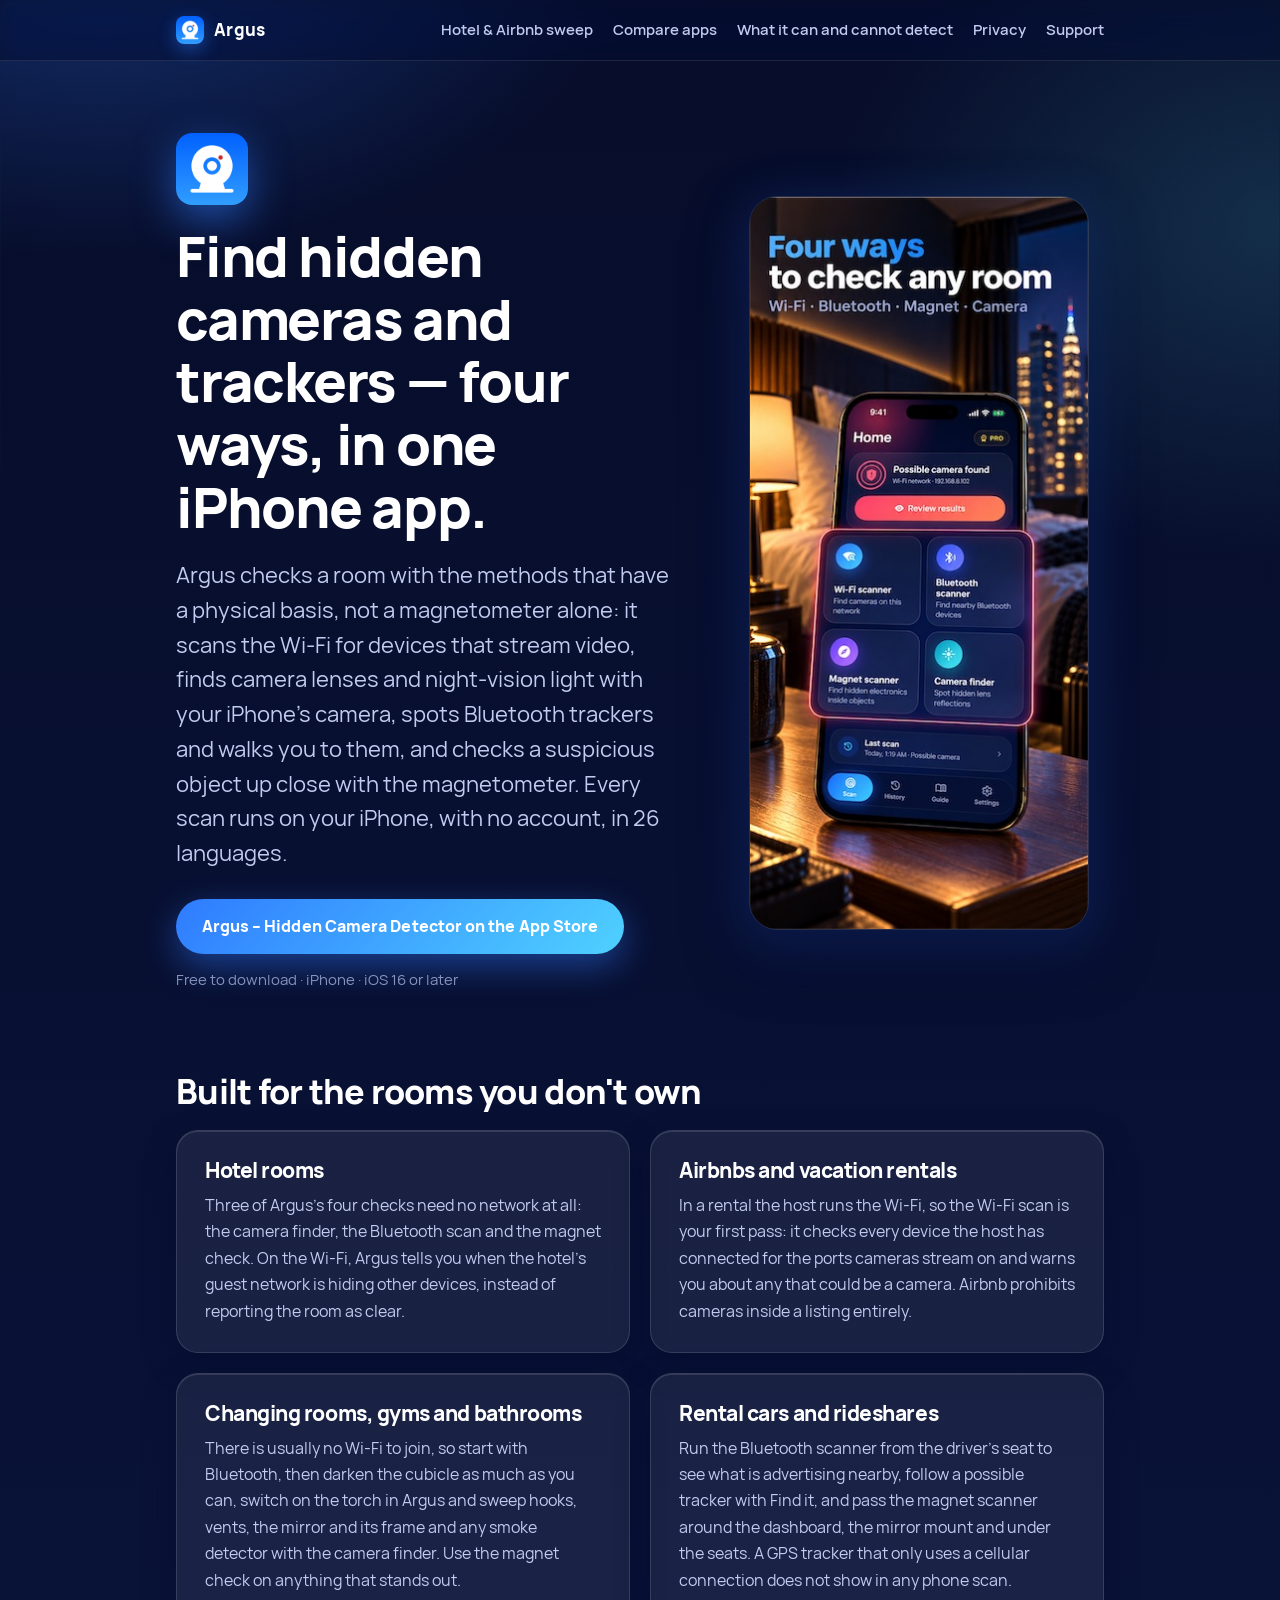
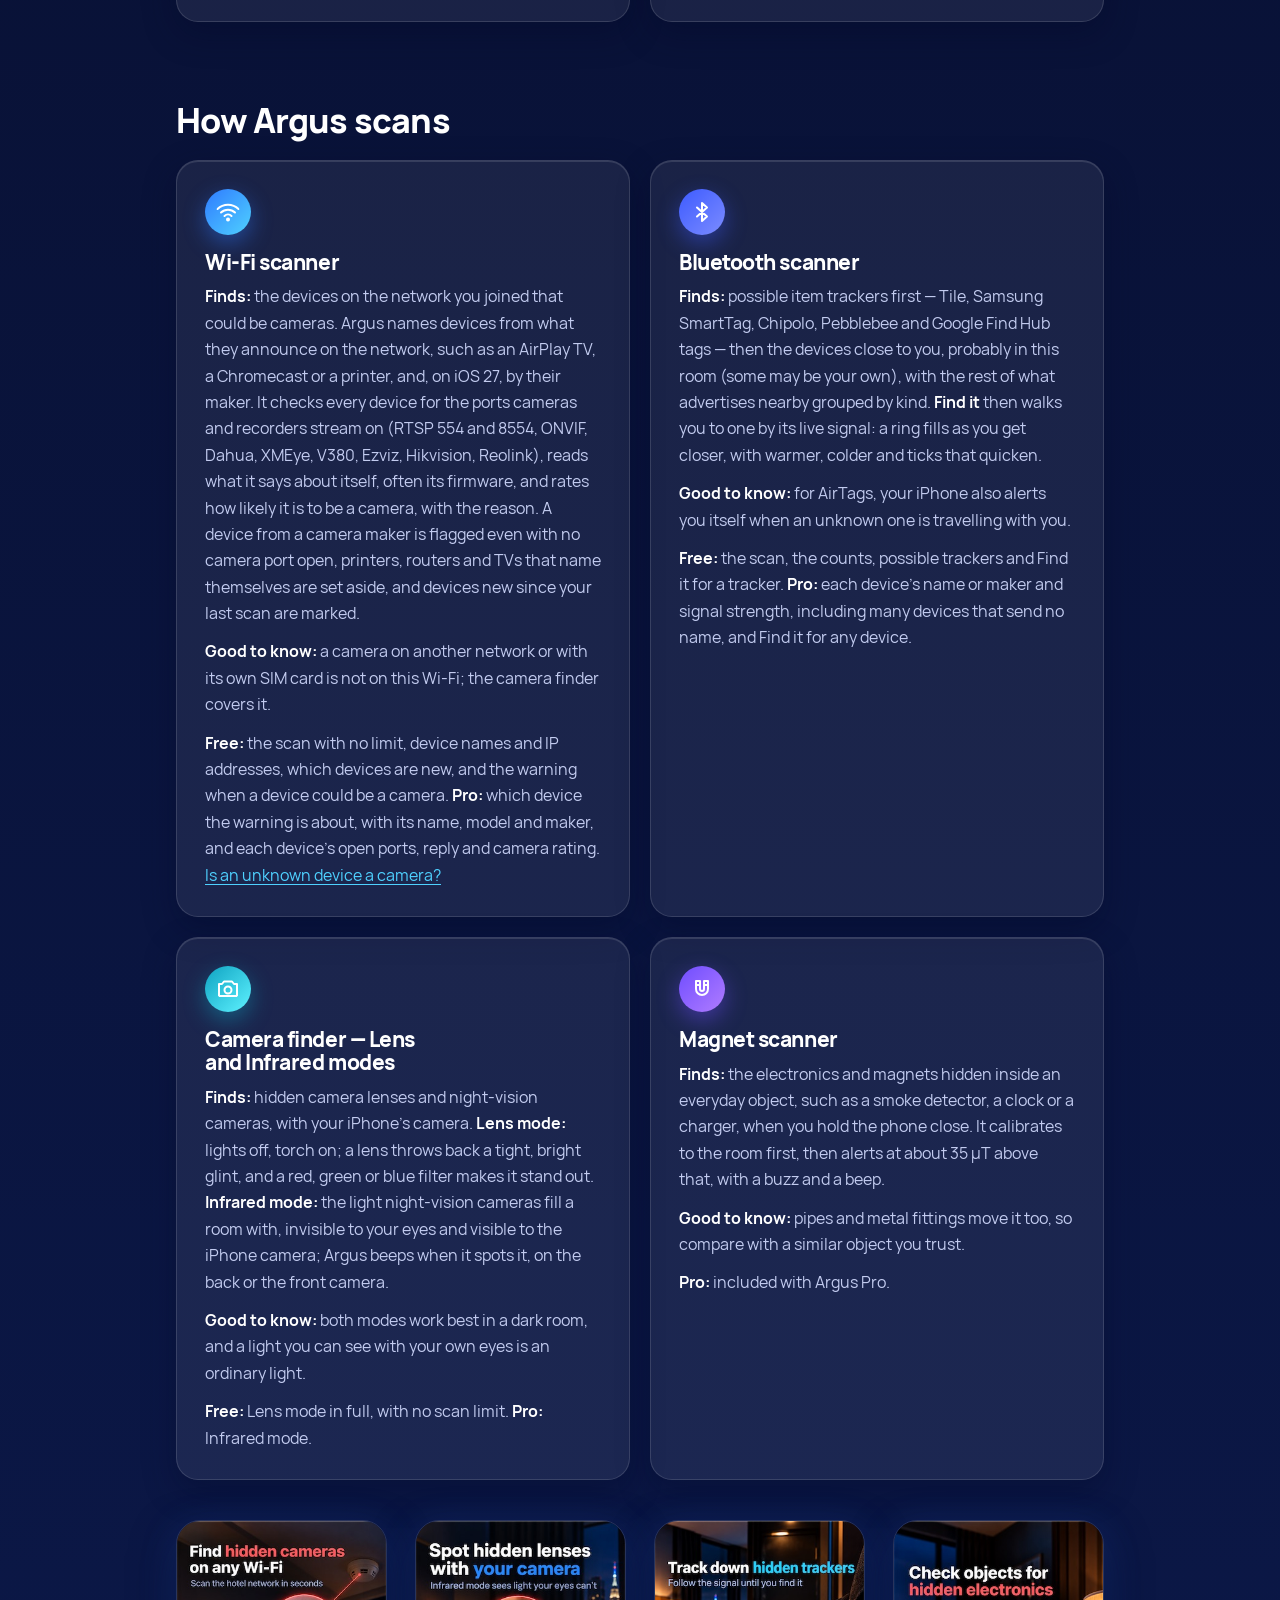
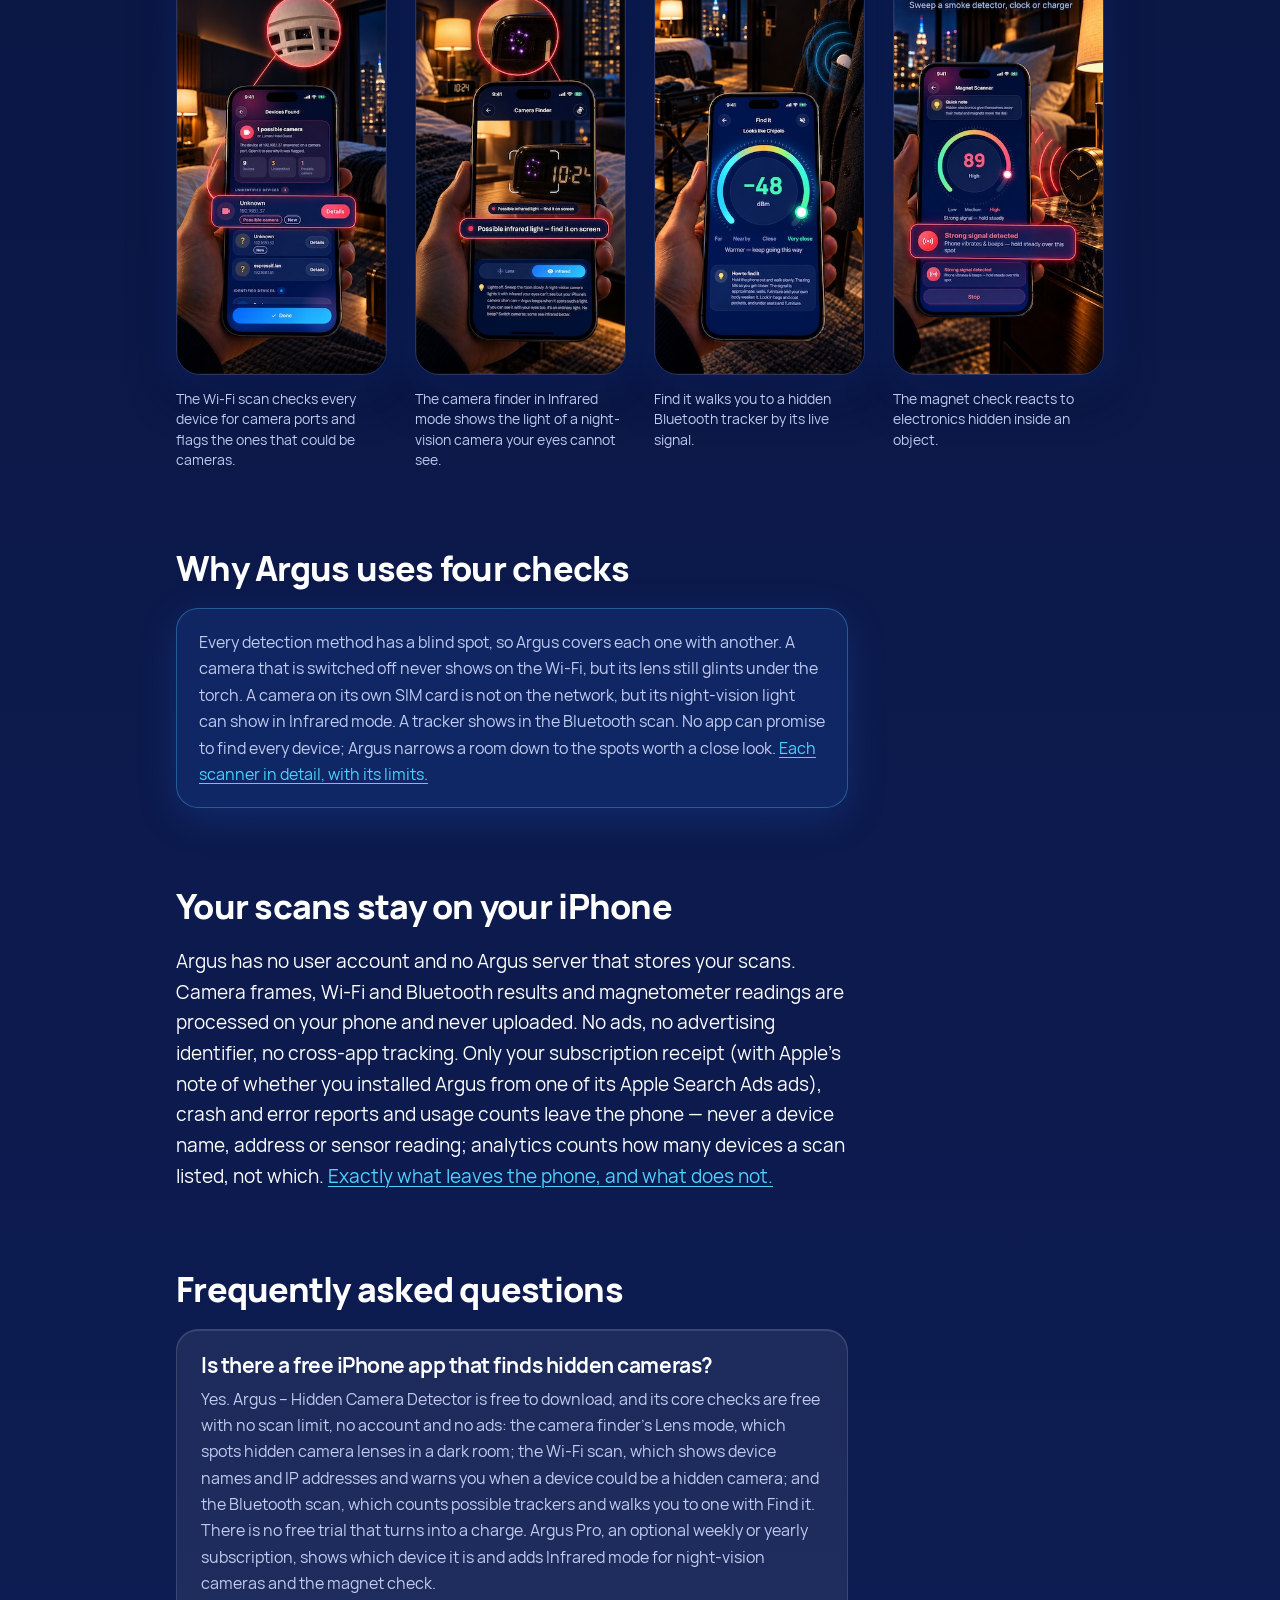
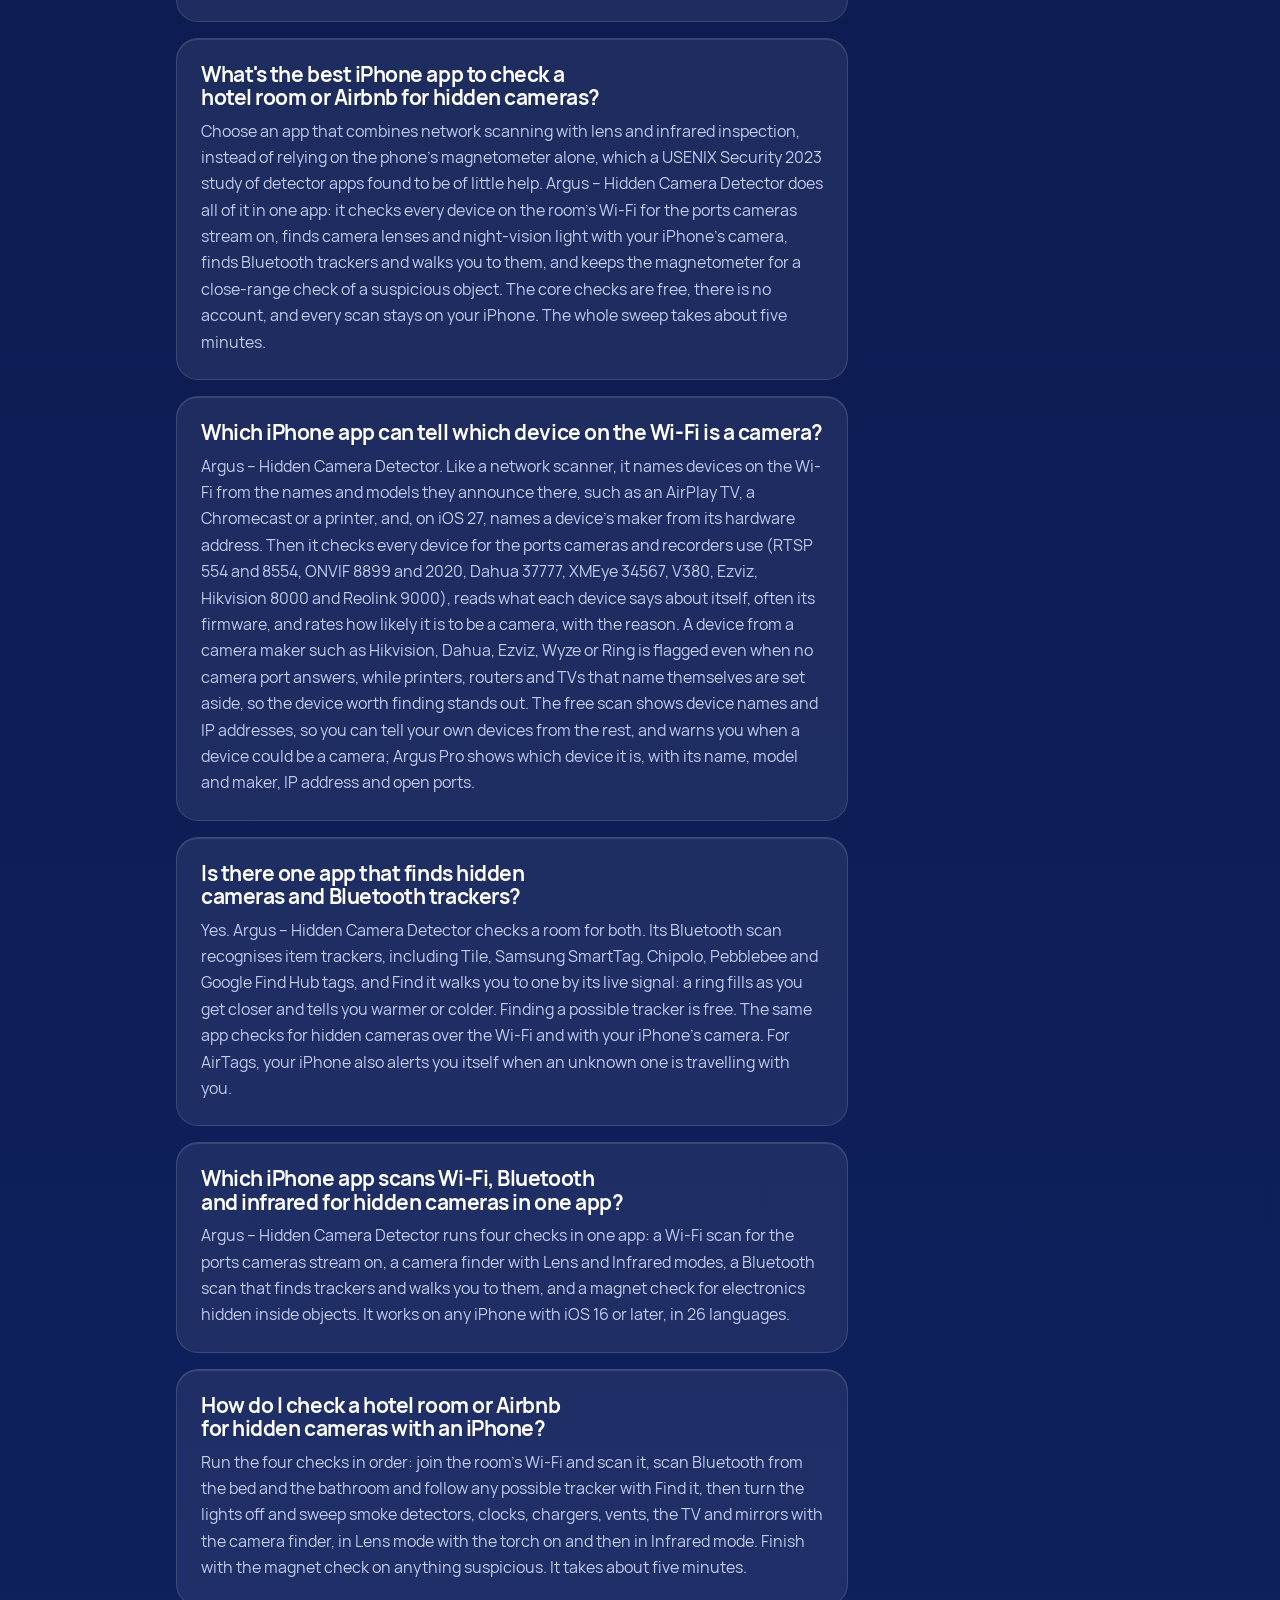
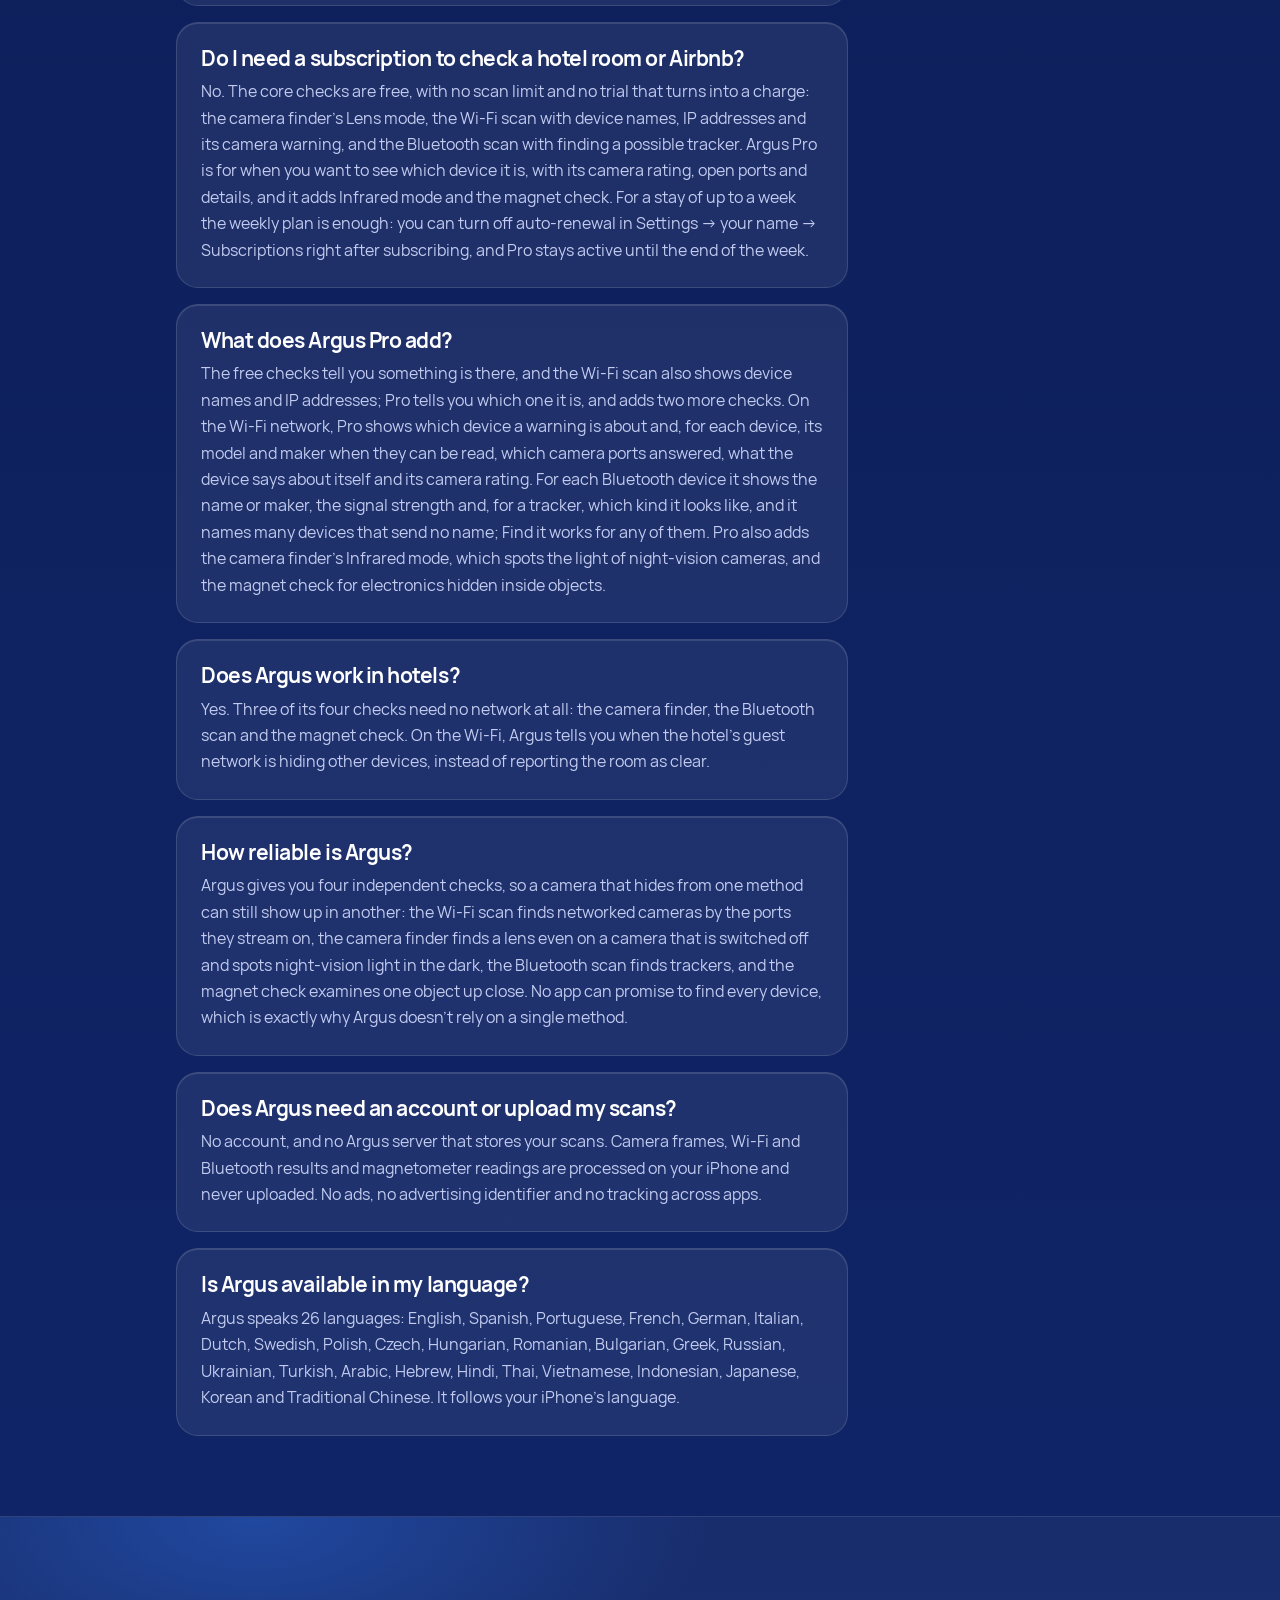
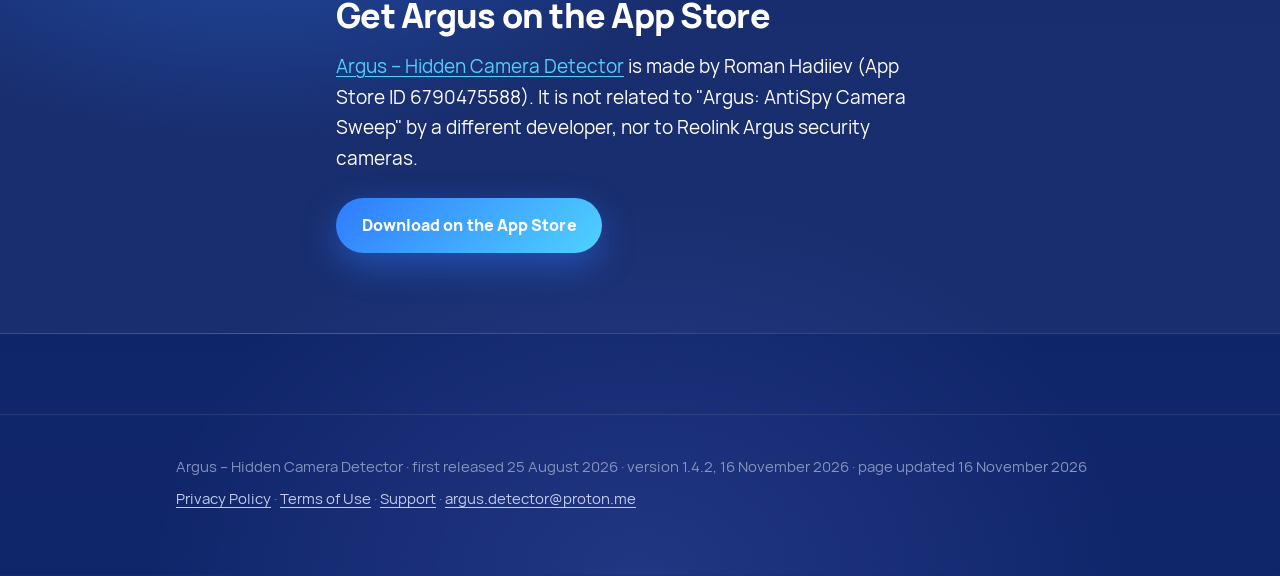
==== commit 7d1aee19: "docs(site): describe argus 1.4.2's free device names and ip addresses 1.4.2 shows device names and I" ====
--- a/index.html
+++ b/index.html
@@ -30,7 +30,7 @@
       "url": "https://apps.apple.com/us/app/argus-hidden-camera-detector/id6790475588",
       "installUrl": "https://apps.apple.com/us/app/argus-hidden-camera-detector/id6790475588",
       "datePublished": "2026-08-25",
-      "softwareVersion": "1.4",
+      "softwareVersion": "1.4.2",
       "offers": { "@type": "Offer", "price": "0", "priceCurrency": "USD" },
       "featureList": [
         "Wi-Fi scanner",
@@ -55,7 +55,7 @@
           "name": "Is there a free iPhone app that finds hidden cameras?",
           "acceptedAnswer": {
             "@type": "Answer",
-            "text": "Yes. Argus – Hidden Camera Detector is free to download, and its core checks are free with no scan limit, no account and no ads: the camera finder's Lens mode, which spots hidden camera lenses in a dark room; the Wi-Fi scan, which warns you when a device on the network could be a hidden camera; and the Bluetooth scan, which counts possible trackers and walks you to one with Find it. There is no free trial that turns into a charge. Argus Pro, an optional weekly or yearly subscription, shows which device it is and adds Infrared mode for night-vision cameras and the magnet check."
+            "text": "Yes. Argus – Hidden Camera Detector is free to download, and its core checks are free with no scan limit, no account and no ads: the camera finder's Lens mode, which spots hidden camera lenses in a dark room; the Wi-Fi scan, which shows device names and IP addresses and warns you when a device could be a hidden camera; and the Bluetooth scan, which counts possible trackers and walks you to one with Find it. There is no free trial that turns into a charge. Argus Pro, an optional weekly or yearly subscription, shows which device it is and adds Infrared mode for night-vision cameras and the magnet check."
           }
         },
         {
@@ -71,7 +71,7 @@
           "name": "Which iPhone app can tell which device on the Wi-Fi is a camera?",
           "acceptedAnswer": {
             "@type": "Answer",
-            "text": "Argus – Hidden Camera Detector. Like a network scanner, it names devices on the Wi-Fi from the names and models they announce there, such as an AirPlay TV, a Chromecast or a printer, and, on iOS 27, names a device's maker from its hardware address. Then it checks every device for the ports cameras and recorders use (RTSP 554 and 8554, ONVIF 8899 and 2020, Dahua 37777, XMEye 34567, V380, Ezviz, Hikvision 8000 and Reolink 9000), reads what each device says about itself, often its firmware, and rates how likely it is to be a camera, with the reason. A device from a camera maker such as Hikvision, Dahua, Ezviz, Wyze or Ring is flagged even when no camera port answers, while printers, routers and TVs that name themselves are set aside, so the device worth finding stands out. The free scan warns you when a device could be a camera; Argus Pro shows which device it is, with its name, model and maker, IP address and open ports."
+            "text": "Argus – Hidden Camera Detector. Like a network scanner, it names devices on the Wi-Fi from the names and models they announce there, such as an AirPlay TV, a Chromecast or a printer, and, on iOS 27, names a device's maker from its hardware address. Then it checks every device for the ports cameras and recorders use (RTSP 554 and 8554, ONVIF 8899 and 2020, Dahua 37777, XMEye 34567, V380, Ezviz, Hikvision 8000 and Reolink 9000), reads what each device says about itself, often its firmware, and rates how likely it is to be a camera, with the reason. A device from a camera maker such as Hikvision, Dahua, Ezviz, Wyze or Ring is flagged even when no camera port answers, while printers, routers and TVs that name themselves are set aside, so the device worth finding stands out. The free scan shows device names and IP addresses, so you can tell your own devices from the rest, and warns you when a device could be a camera; Argus Pro shows which device it is, with its name, model and maker, IP address and open ports."
           }
         },
         {
@@ -103,7 +103,7 @@
           "name": "Do I need a subscription to check a hotel room or Airbnb?",
           "acceptedAnswer": {
             "@type": "Answer",
-            "text": "No. The core checks are free, with no scan limit and no trial that turns into a charge: the camera finder's Lens mode, the Wi-Fi scan with its camera warning, and the Bluetooth scan with finding a possible tracker. Argus Pro is for when you want to see which device it is, with its camera rating, open ports and details, and it adds Infrared mode and the magnet check. For a stay of up to a week the weekly plan is enough: you can turn off auto-renewal in Settings → your name → Subscriptions right after subscribing, and Pro stays active until the end of the week."
+            "text": "No. The core checks are free, with no scan limit and no trial that turns into a charge: the camera finder's Lens mode, the Wi-Fi scan with device names, IP addresses and its camera warning, and the Bluetooth scan with finding a possible tracker. Argus Pro is for when you want to see which device it is, with its camera rating, open ports and details, and it adds Infrared mode and the magnet check. For a stay of up to a week the weekly plan is enough: you can turn off auto-renewal in Settings → your name → Subscriptions right after subscribing, and Pro stays active until the end of the week."
           }
         },
         {
@@ -111,7 +111,7 @@
           "name": "What does Argus Pro add?",
           "acceptedAnswer": {
             "@type": "Answer",
-            "text": "The free checks tell you something is there; Pro tells you which one it is, and adds two more checks. For each device on the Wi-Fi network, Pro shows its name, model and maker when they can be read, its IP address, which camera ports answered, what the device says about itself and its camera rating, and it flags devices that are new since your last scan of that network. For each Bluetooth device it shows the name or maker, the signal strength and, for a tracker, which kind it looks like, and it names many devices that send no name; Find it works for any of them. Pro also adds the camera finder's Infrared mode, which spots the light of night-vision cameras, and the magnet check for electronics hidden inside objects."
+            "text": "The free checks tell you something is there, and the Wi-Fi scan also shows device names and IP addresses; Pro tells you which one it is, and adds two more checks. On the Wi-Fi network, Pro shows which device a warning is about and, for each device, its model and maker when they can be read, which camera ports answered, what the device says about itself and its camera rating. For each Bluetooth device it shows the name or maker, the signal strength and, for a tracker, which kind it looks like, and it names many devices that send no name; Find it works for any of them. Pro also adds the camera finder's Infrared mode, which spots the light of night-vision cameras, and the magnet check for electronics hidden inside objects."
           }
         },
         {
@@ -237,10 +237,10 @@
                 name themselves are set aside, and devices new since your last scan are marked.</p>
             <p class="finds"><strong>Good to know:</strong> a camera on another network or with its own SIM card is not
                 on this Wi-Fi; the camera finder covers it.</p>
-            <p class="finds"><strong>Free:</strong> the scan with no limit, a map of how many devices share the Wi-Fi
-                with you, how many are new, and the warning when a device could be a camera.
-                <strong>Pro:</strong> which device it is, with its name, model and maker, address, open ports, reply
-                and camera rating.
+            <p class="finds"><strong>Free:</strong> the scan with no limit, device names and IP addresses, which devices are new,
+                and the warning when a device could be a camera.
+                <strong>Pro:</strong> which device the warning is about, with its name, model and maker, and each
+                device's open ports, reply and camera rating.
                 <a href="/unknown-device-on-wifi-hidden-camera-iphone/">Is an unknown device a camera?</a></p>
         </article>
         <article class="card">
@@ -347,7 +347,7 @@
 
         <div>
             <h3>Is there a free iPhone app that finds hidden cameras?</h3>
-            <p>Yes. Argus – Hidden Camera Detector is free to download, and its core checks are free with no scan limit, no account and no ads: the camera finder's Lens mode, which spots hidden camera lenses in a dark room; the Wi-Fi scan, which warns you when a device on the network could be a hidden camera; and the Bluetooth scan, which counts possible trackers and walks you to one with Find it. There is no free trial that turns into a charge. Argus Pro, an optional weekly or yearly subscription, shows which device it is and adds Infrared mode for night-vision cameras and the magnet check.</p>
+            <p>Yes. Argus – Hidden Camera Detector is free to download, and its core checks are free with no scan limit, no account and no ads: the camera finder's Lens mode, which spots hidden camera lenses in a dark room; the Wi-Fi scan, which shows device names and IP addresses and warns you when a device could be a hidden camera; and the Bluetooth scan, which counts possible trackers and walks you to one with Find it. There is no free trial that turns into a charge. Argus Pro, an optional weekly or yearly subscription, shows which device it is and adds Infrared mode for night-vision cameras and the magnet check.</p>
         </div>
 
         <div>
@@ -357,7 +357,7 @@
 
         <div>
             <h3>Which iPhone app can tell which device on the Wi-Fi is a camera?</h3>
-            <p>Argus – Hidden Camera Detector. Like a network scanner, it names devices on the Wi-Fi from the names and models they announce there, such as an AirPlay TV, a Chromecast or a printer, and, on iOS 27, names a device's maker from its hardware address. Then it checks every device for the ports cameras and recorders use (RTSP 554 and 8554, ONVIF 8899 and 2020, Dahua 37777, XMEye 34567, V380, Ezviz, Hikvision 8000 and Reolink 9000), reads what each device says about itself, often its firmware, and rates how likely it is to be a camera, with the reason. A device from a camera maker such as Hikvision, Dahua, Ezviz, Wyze or Ring is flagged even when no camera port answers, while printers, routers and TVs that name themselves are set aside, so the device worth finding stands out. The free scan warns you when a device could be a camera; Argus Pro shows which device it is, with its name, model and maker, IP address and open ports.</p>
+            <p>Argus – Hidden Camera Detector. Like a network scanner, it names devices on the Wi-Fi from the names and models they announce there, such as an AirPlay TV, a Chromecast or a printer, and, on iOS 27, names a device's maker from its hardware address. Then it checks every device for the ports cameras and recorders use (RTSP 554 and 8554, ONVIF 8899 and 2020, Dahua 37777, XMEye 34567, V380, Ezviz, Hikvision 8000 and Reolink 9000), reads what each device says about itself, often its firmware, and rates how likely it is to be a camera, with the reason. A device from a camera maker such as Hikvision, Dahua, Ezviz, Wyze or Ring is flagged even when no camera port answers, while printers, routers and TVs that name themselves are set aside, so the device worth finding stands out. The free scan shows device names and IP addresses, so you can tell your own devices from the rest, and warns you when a device could be a camera; Argus Pro shows which device it is, with its name, model and maker, IP address and open ports.</p>
         </div>
 
         <div>
@@ -377,12 +377,12 @@
 
         <div>
             <h3>Do I need a subscription to check a hotel room or Airbnb?</h3>
-            <p>No. The core checks are free, with no scan limit and no trial that turns into a charge: the camera finder's Lens mode, the Wi-Fi scan with its camera warning, and the Bluetooth scan with finding a possible tracker. Argus Pro is for when you want to see which device it is, with its camera rating, open ports and details, and it adds Infrared mode and the magnet check. For a stay of up to a week the weekly plan is enough: you can turn off auto-renewal in Settings → your name → Subscriptions right after subscribing, and Pro stays active until the end of the week.</p>
+            <p>No. The core checks are free, with no scan limit and no trial that turns into a charge: the camera finder's Lens mode, the Wi-Fi scan with device names, IP addresses and its camera warning, and the Bluetooth scan with finding a possible tracker. Argus Pro is for when you want to see which device it is, with its camera rating, open ports and details, and it adds Infrared mode and the magnet check. For a stay of up to a week the weekly plan is enough: you can turn off auto-renewal in Settings → your name → Subscriptions right after subscribing, and Pro stays active until the end of the week.</p>
         </div>
 
         <div>
             <h3>What does Argus Pro add?</h3>
-            <p>The free checks tell you something is there; Pro tells you which one it is, and adds two more checks. For each device on the Wi-Fi network, Pro shows its name, model and maker when they can be read, its IP address, which camera ports answered, what the device says about itself and its camera rating, and it flags devices that are new since your last scan of that network. For each Bluetooth device it shows the name or maker, the signal strength and, for a tracker, which kind it looks like, and it names many devices that send no name; Find it works for any of them. Pro also adds the camera finder's Infrared mode, which spots the light of night-vision cameras, and the magnet check for electronics hidden inside objects.</p>
+            <p>The free checks tell you something is there, and the Wi-Fi scan also shows device names and IP addresses; Pro tells you which one it is, and adds two more checks. On the Wi-Fi network, Pro shows which device a warning is about and, for each device, its model and maker when they can be read, which camera ports answered, what the device says about itself and its camera rating. For each Bluetooth device it shows the name or maker, the signal strength and, for a tracker, which kind it looks like, and it names many devices that send no name; Find it works for any of them. Pro also adds the camera finder's Infrared mode, which spots the light of night-vision cameras, and the magnet check for electronics hidden inside objects.</p>
         </div>
 
         <div>
@@ -423,7 +423,7 @@
 
 <footer class="site-footer">
     <div class="wrap">
-        <p>Argus – Hidden Camera Detector · first released 25 August 2026 · version 1.4, 12 November 2026 · page updated 12 November 2026</p>
+        <p>Argus – Hidden Camera Detector · first released 25 August 2026 · version 1.4.2, 16 November 2026 · page updated 16 November 2026</p>
         <p><a href="/privacy-terms/privacy-policy.html">Privacy Policy</a> ·
             <a href="/privacy-terms/terms-of-use.html">Terms of Use</a> ·
             <a href="/privacy-terms/support.html">Support</a> ·
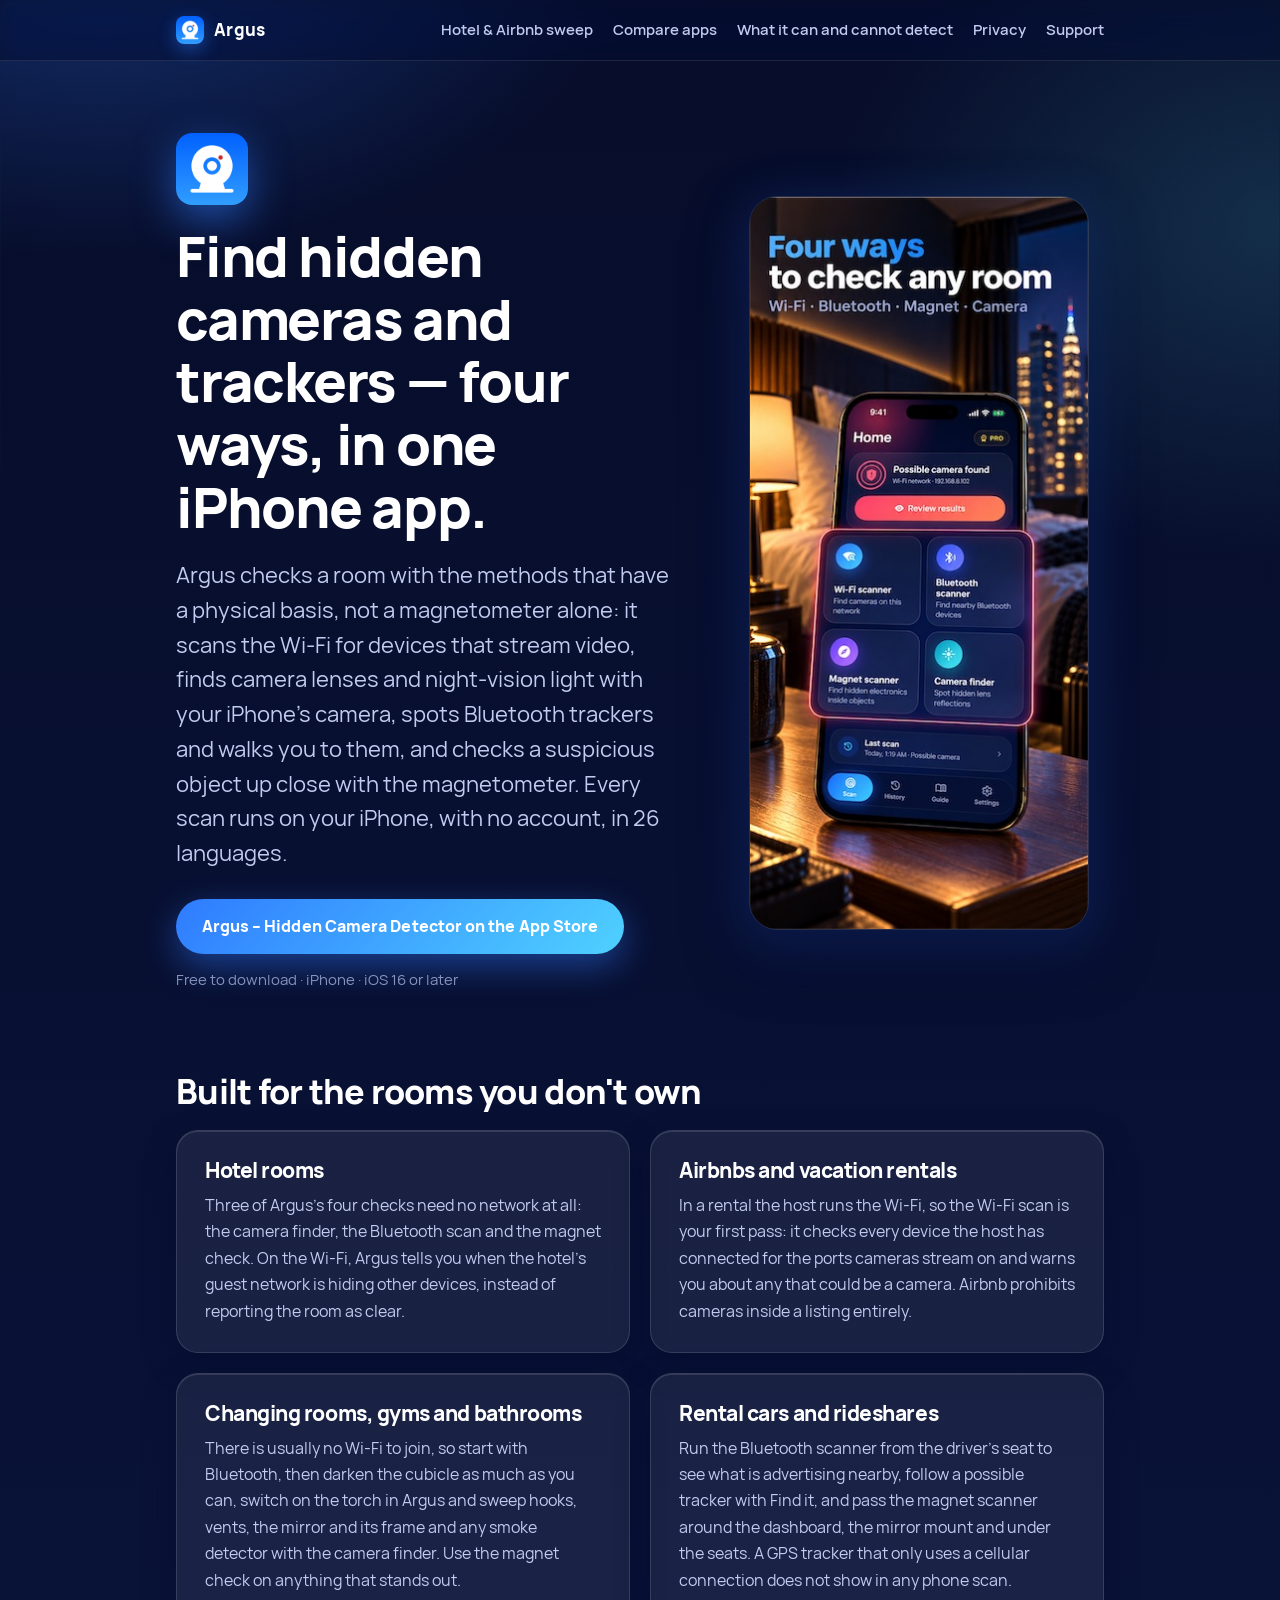
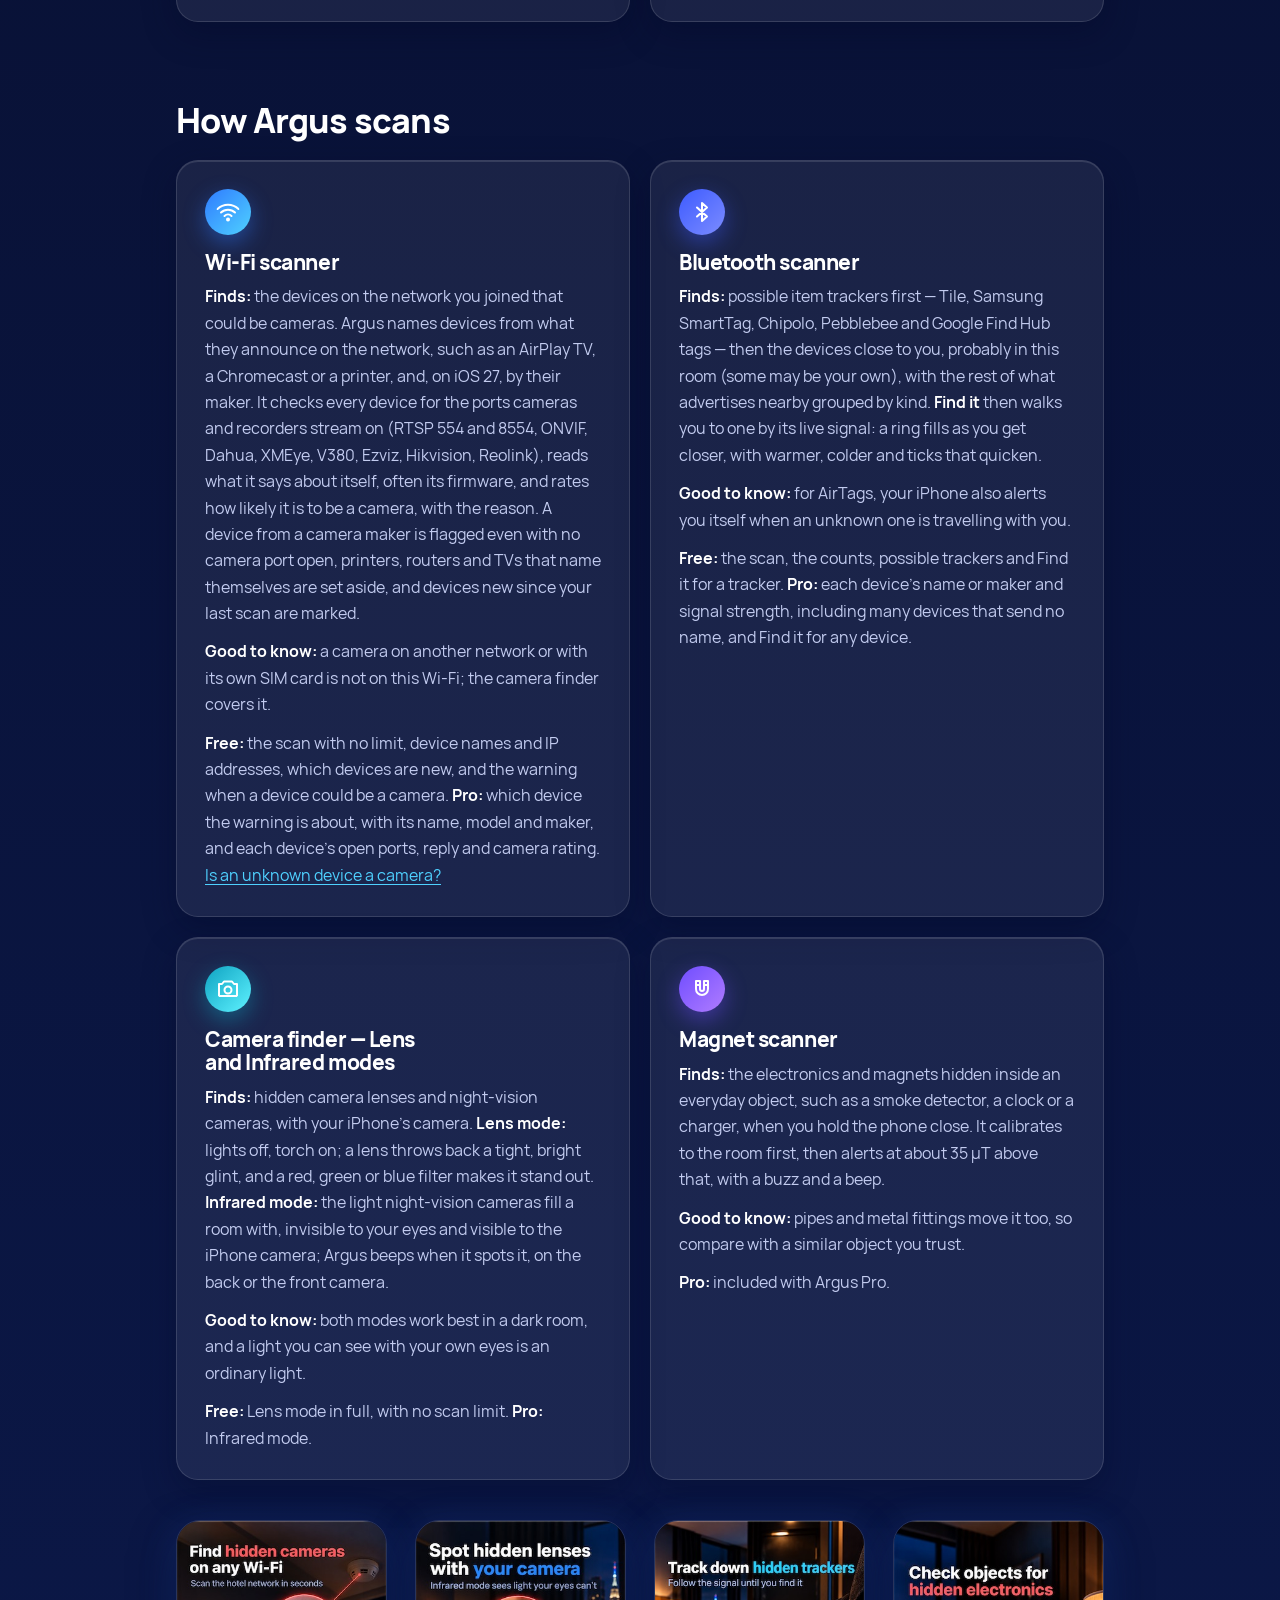
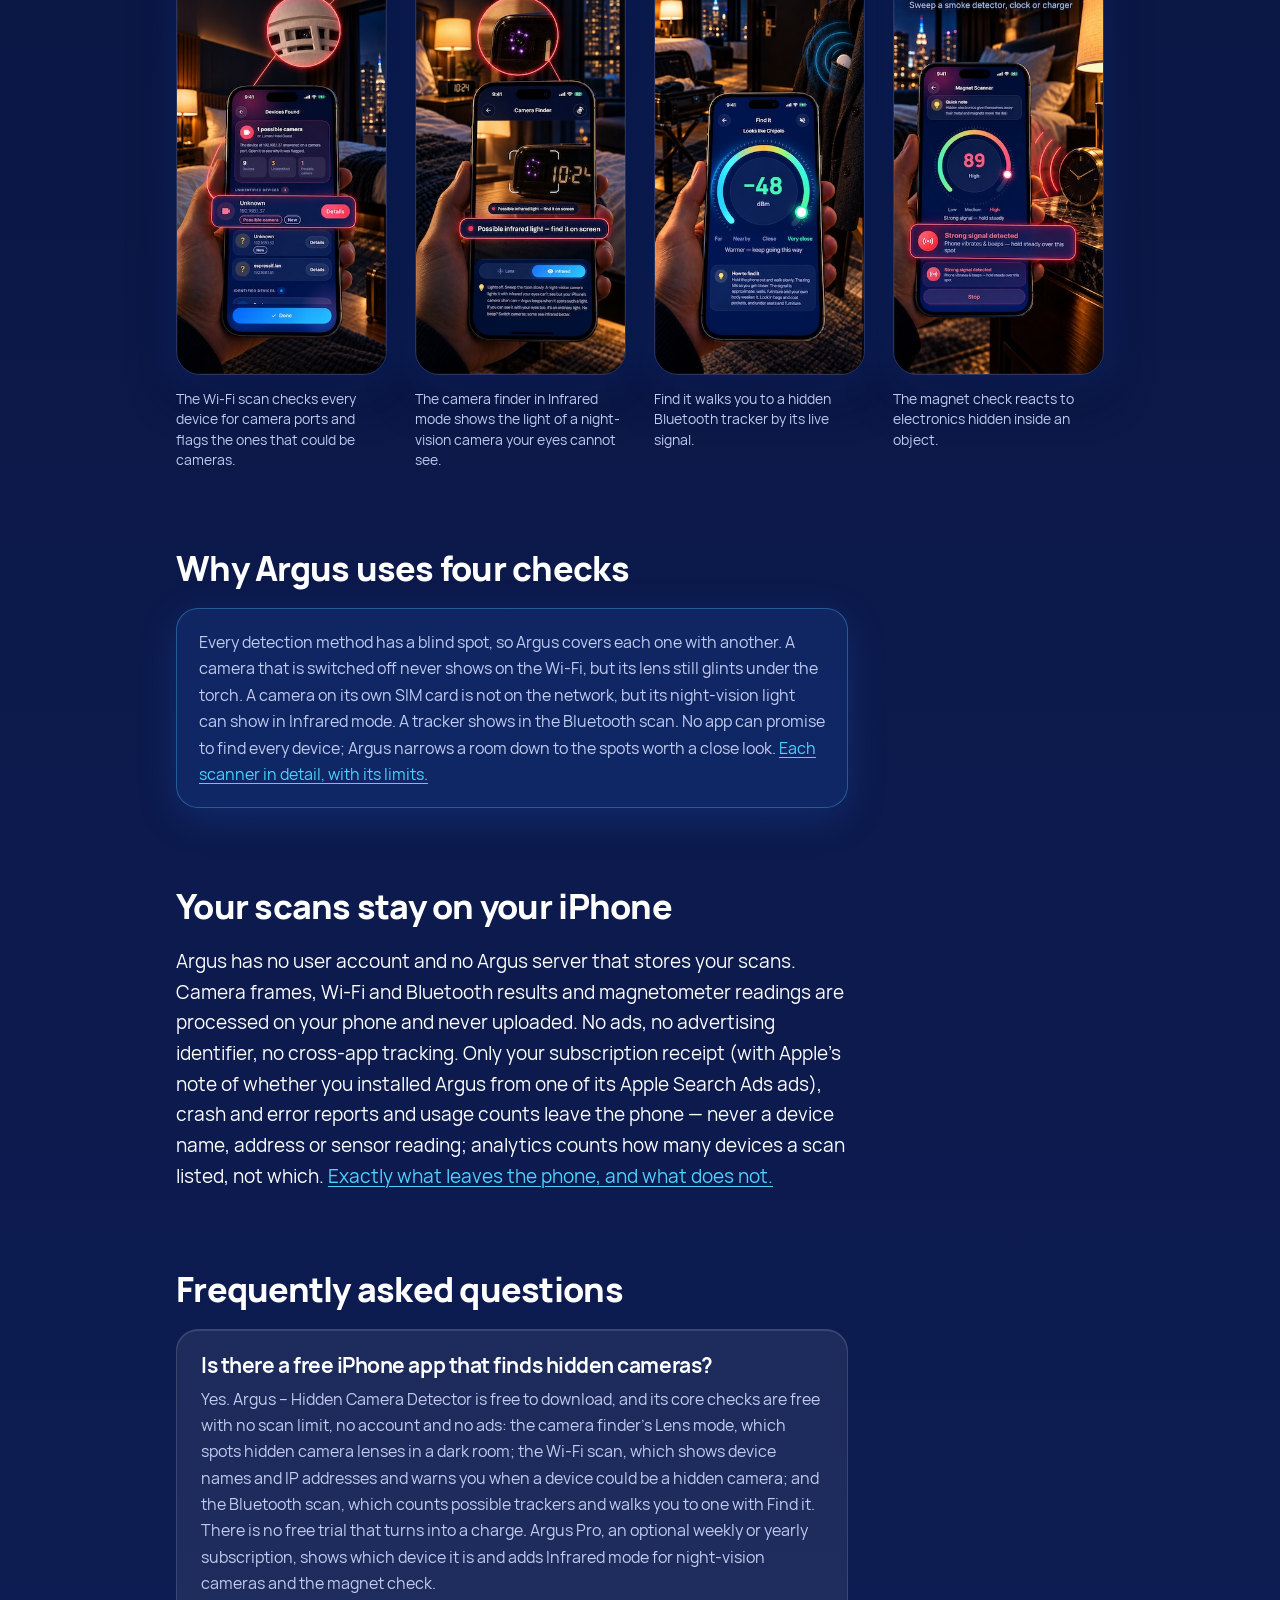
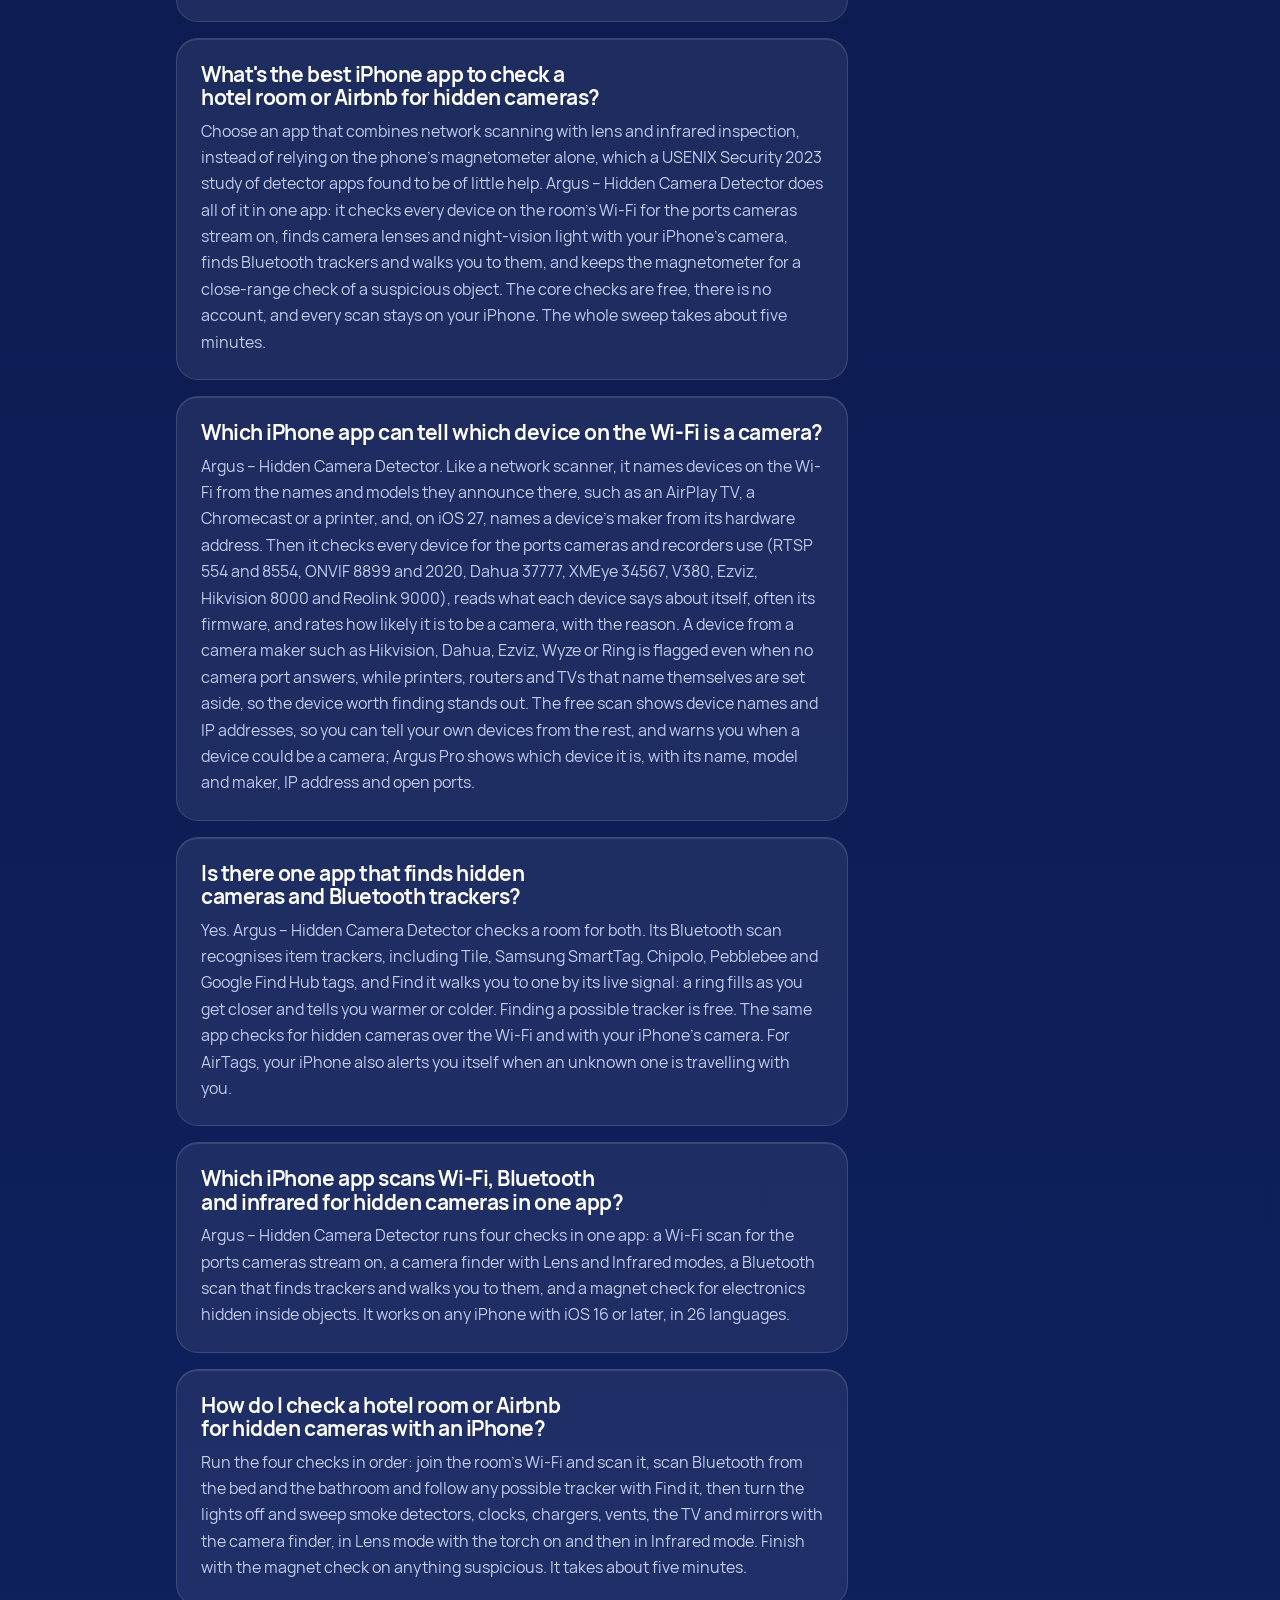
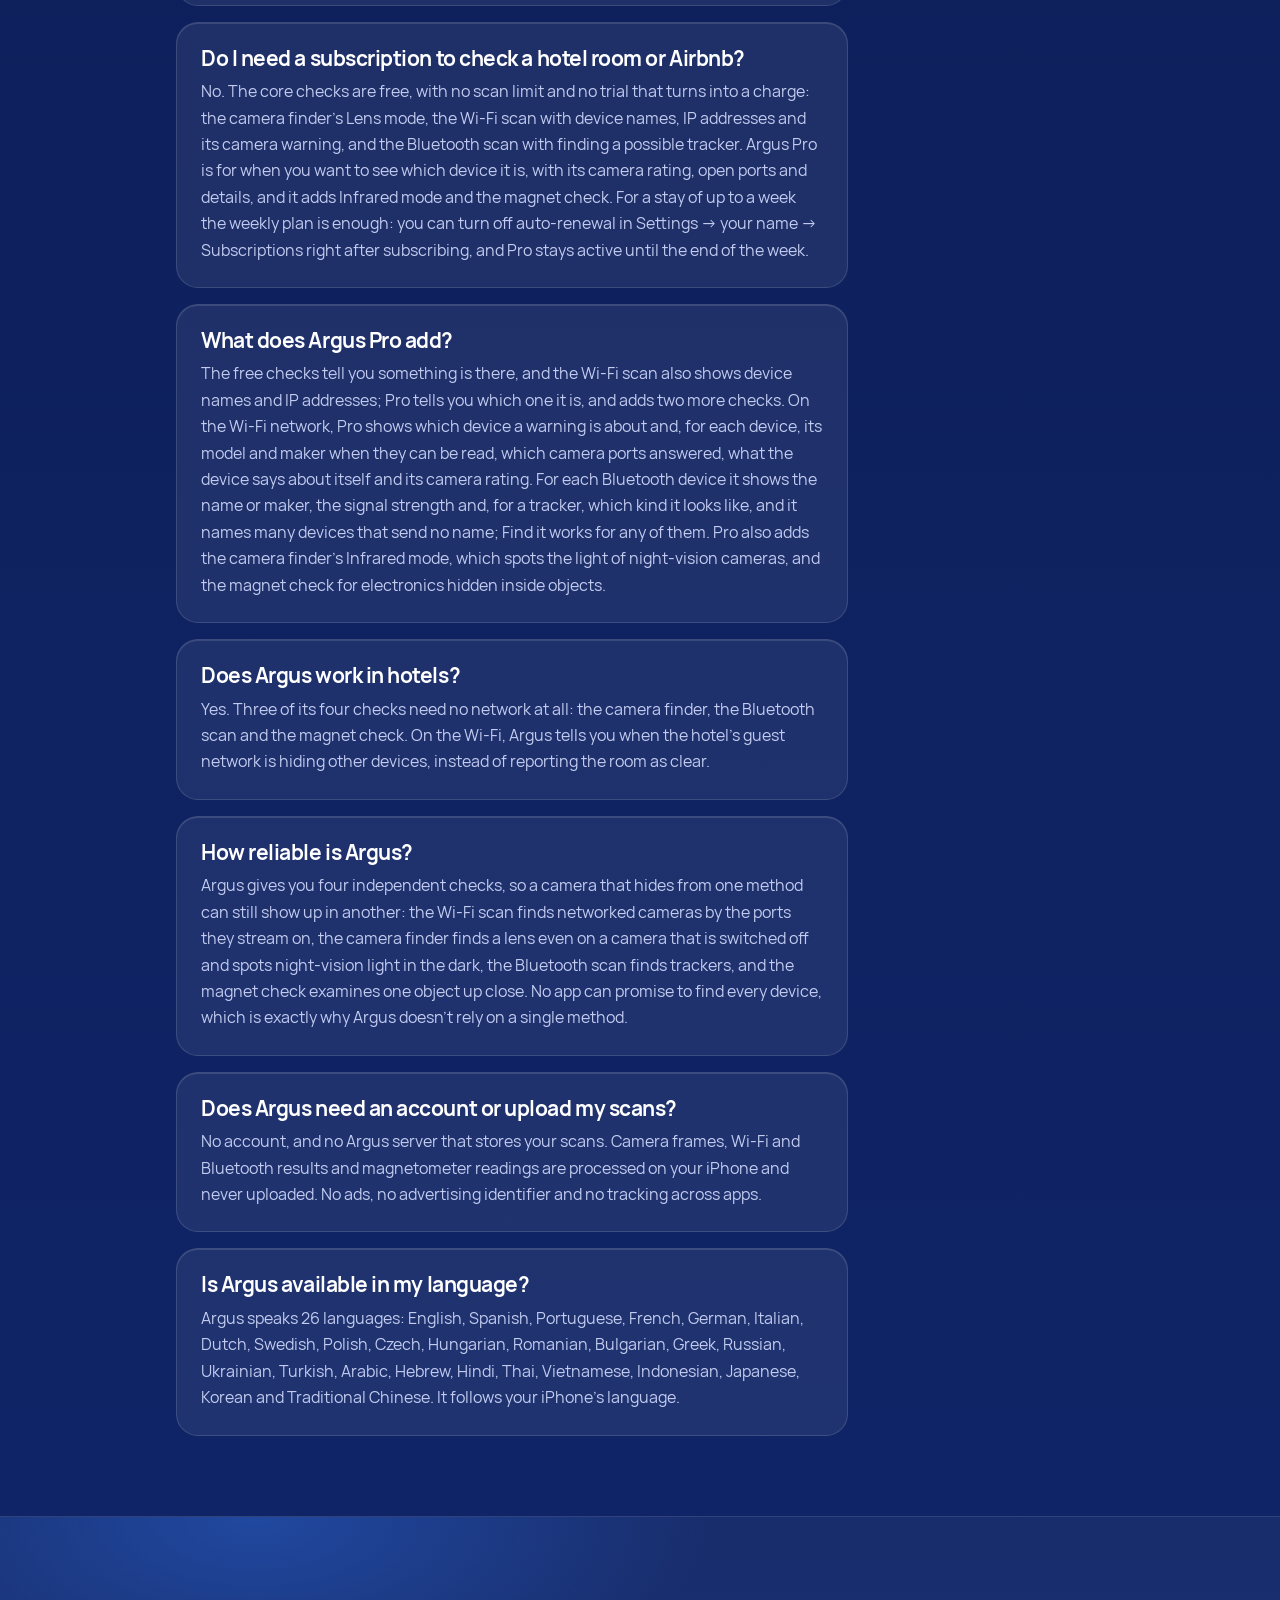
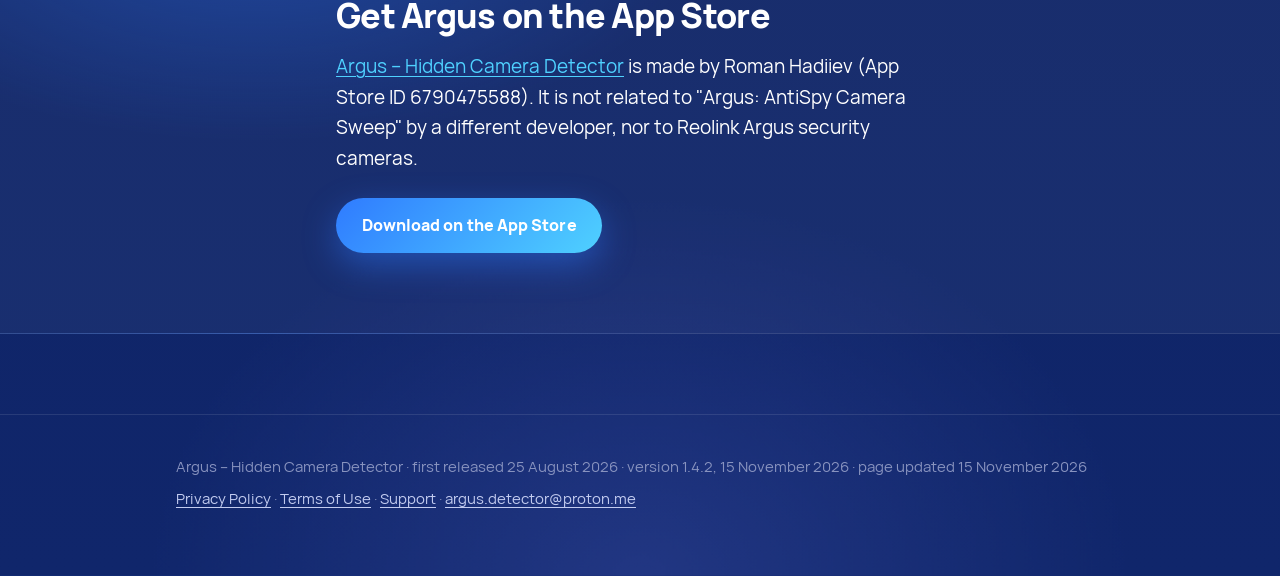
==== commit ad871378: "fix(site): date argus 1.4.2 as apple does, 15 november 2026 Apple put 1.4.2 on sale at 23:08 UTC on " ====
--- a/index.html
+++ b/index.html
@@ -423,7 +423,7 @@
 
 <footer class="site-footer">
     <div class="wrap">
-        <p>Argus – Hidden Camera Detector · first released 25 August 2026 · version 1.4.2, 16 November 2026 · page updated 16 November 2026</p>
+        <p>Argus – Hidden Camera Detector · first released 25 August 2026 · version 1.4.2, 15 November 2026 · page updated 15 November 2026</p>
         <p><a href="/privacy-terms/privacy-policy.html">Privacy Policy</a> ·
             <a href="/privacy-terms/terms-of-use.html">Terms of Use</a> ·
             <a href="/privacy-terms/support.html">Support</a> ·
